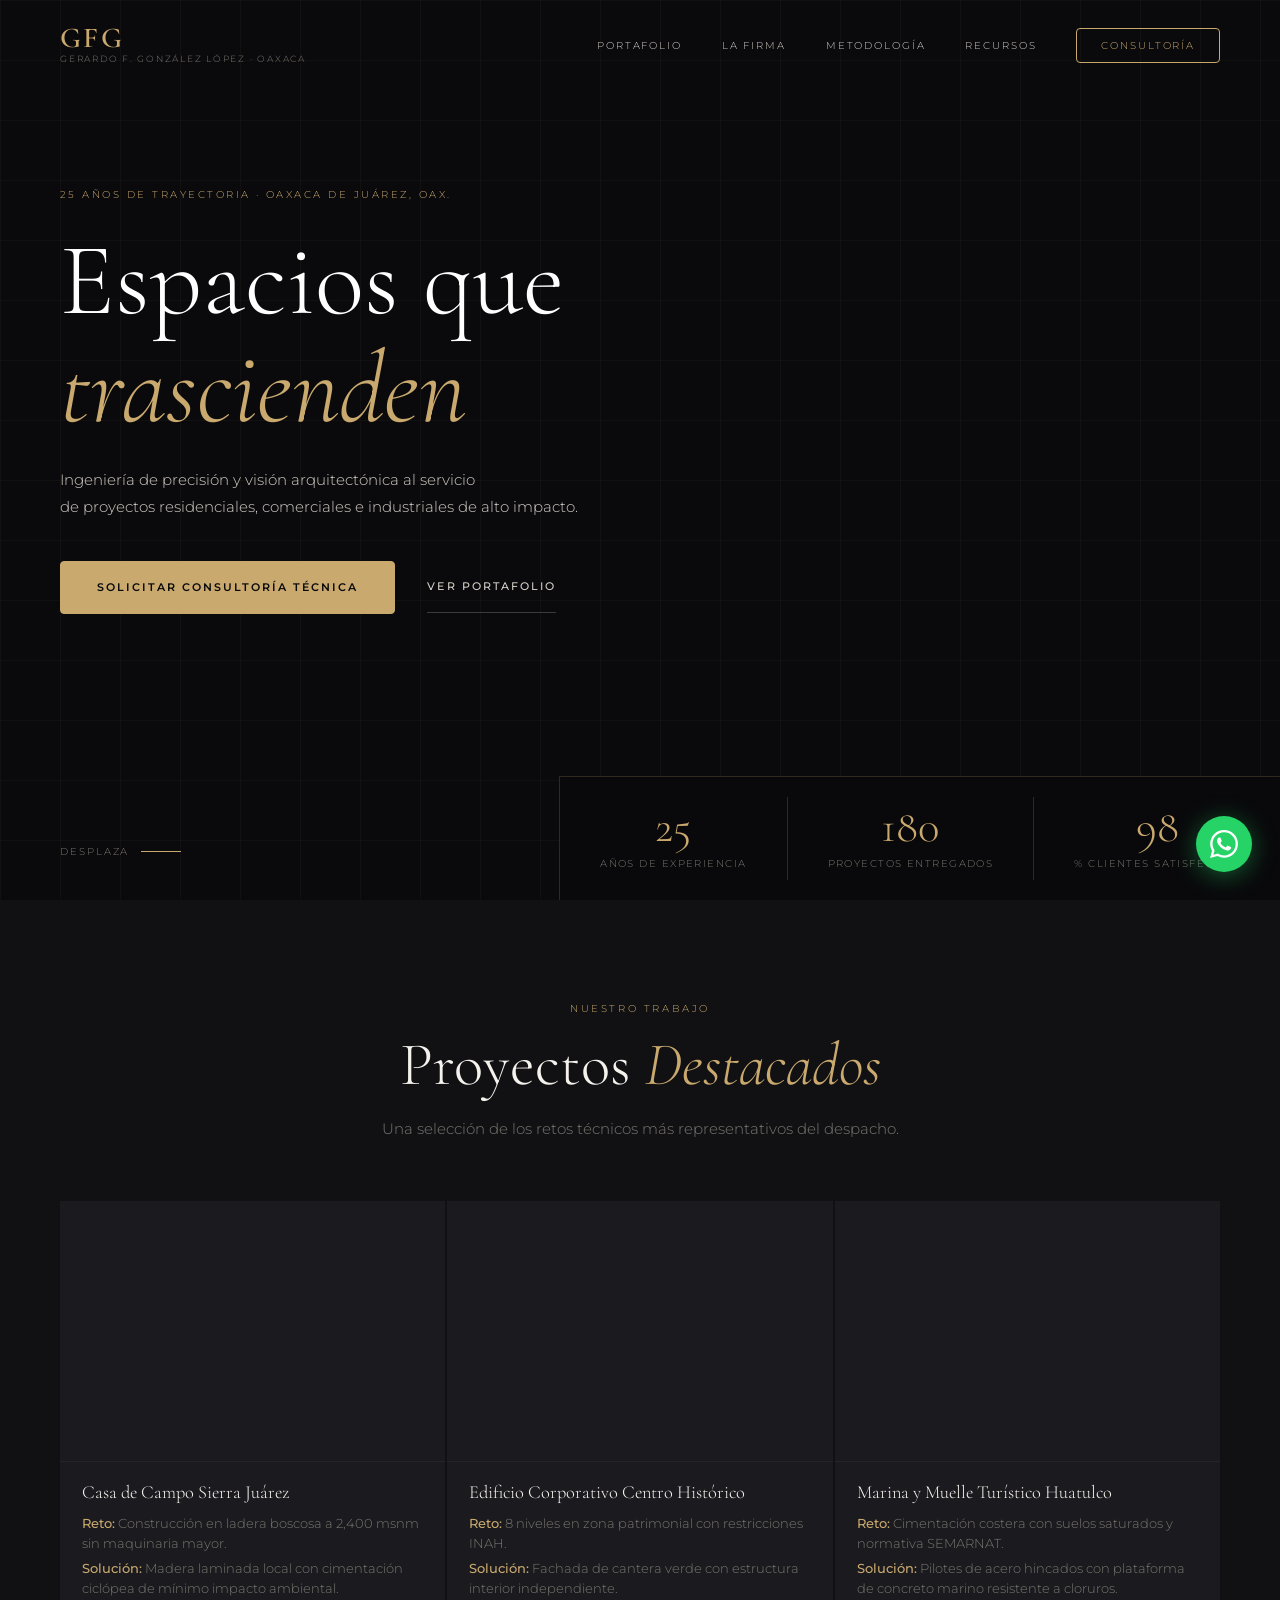
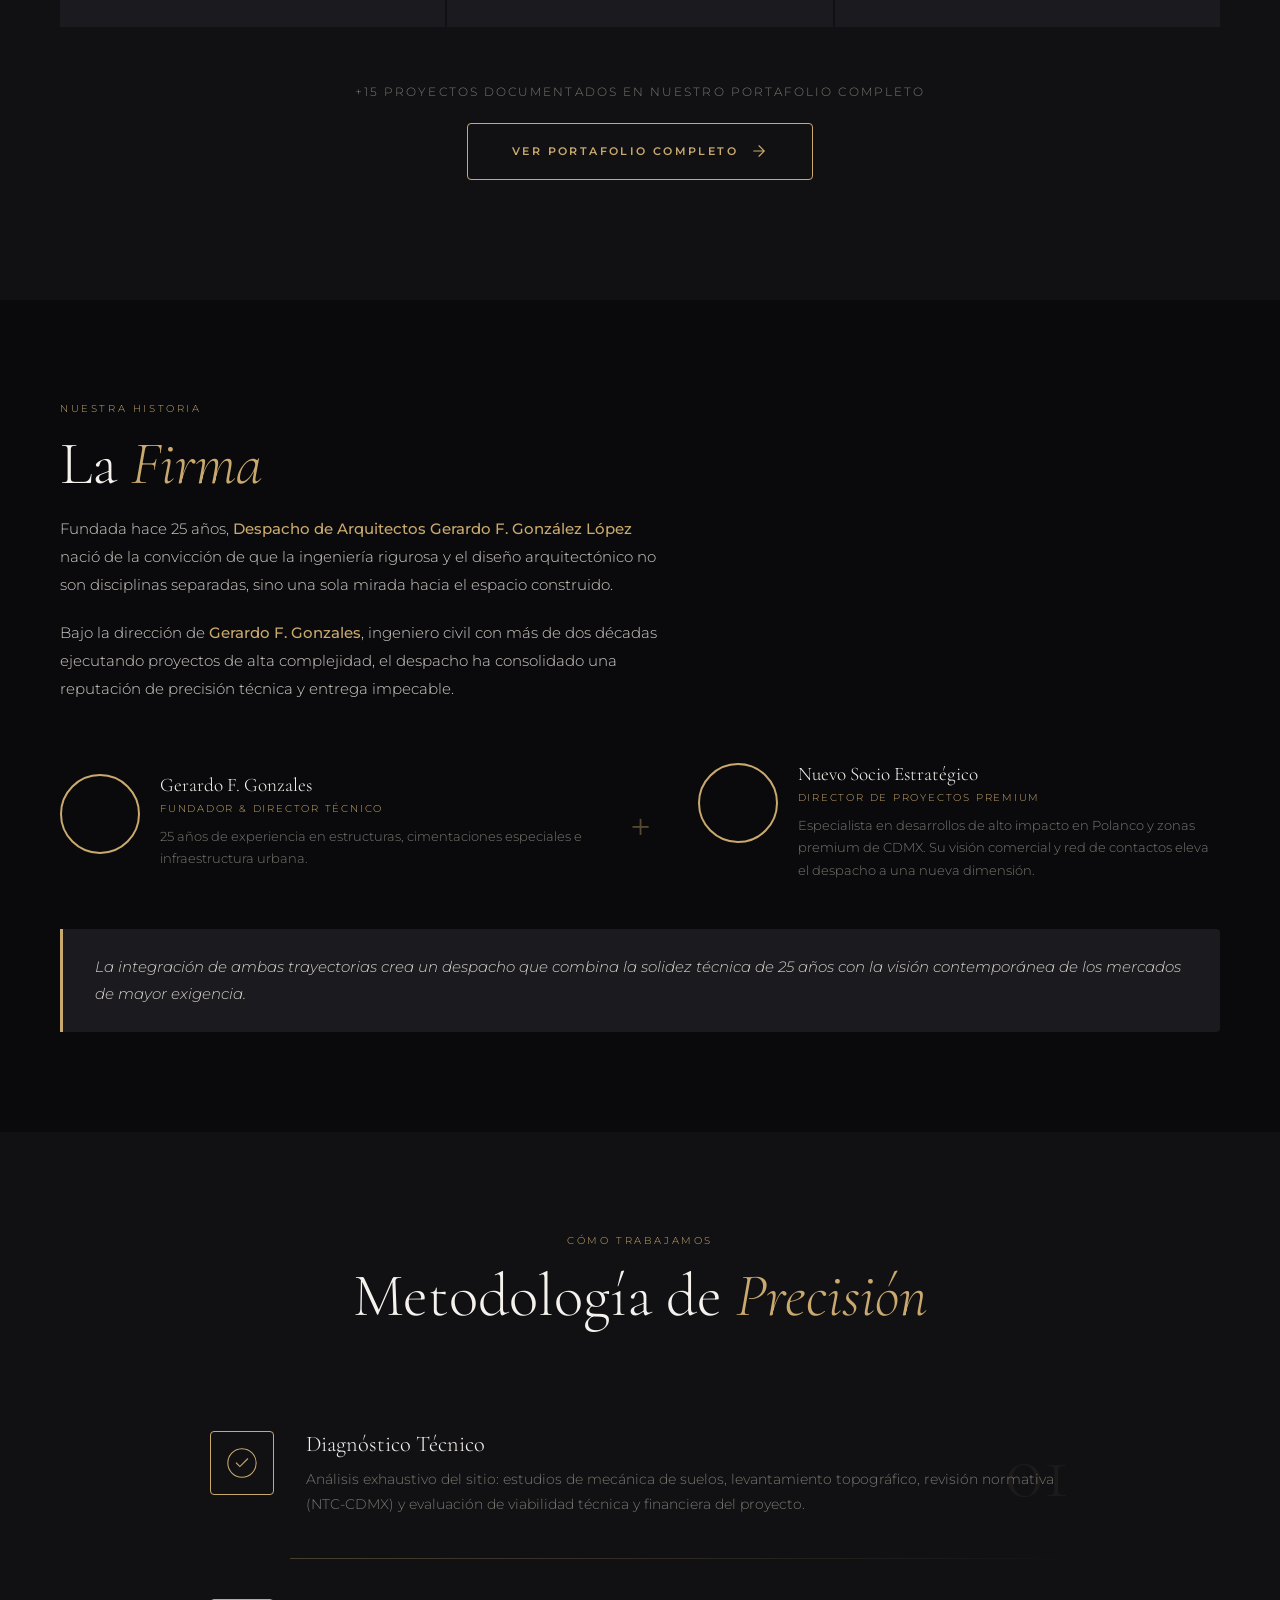
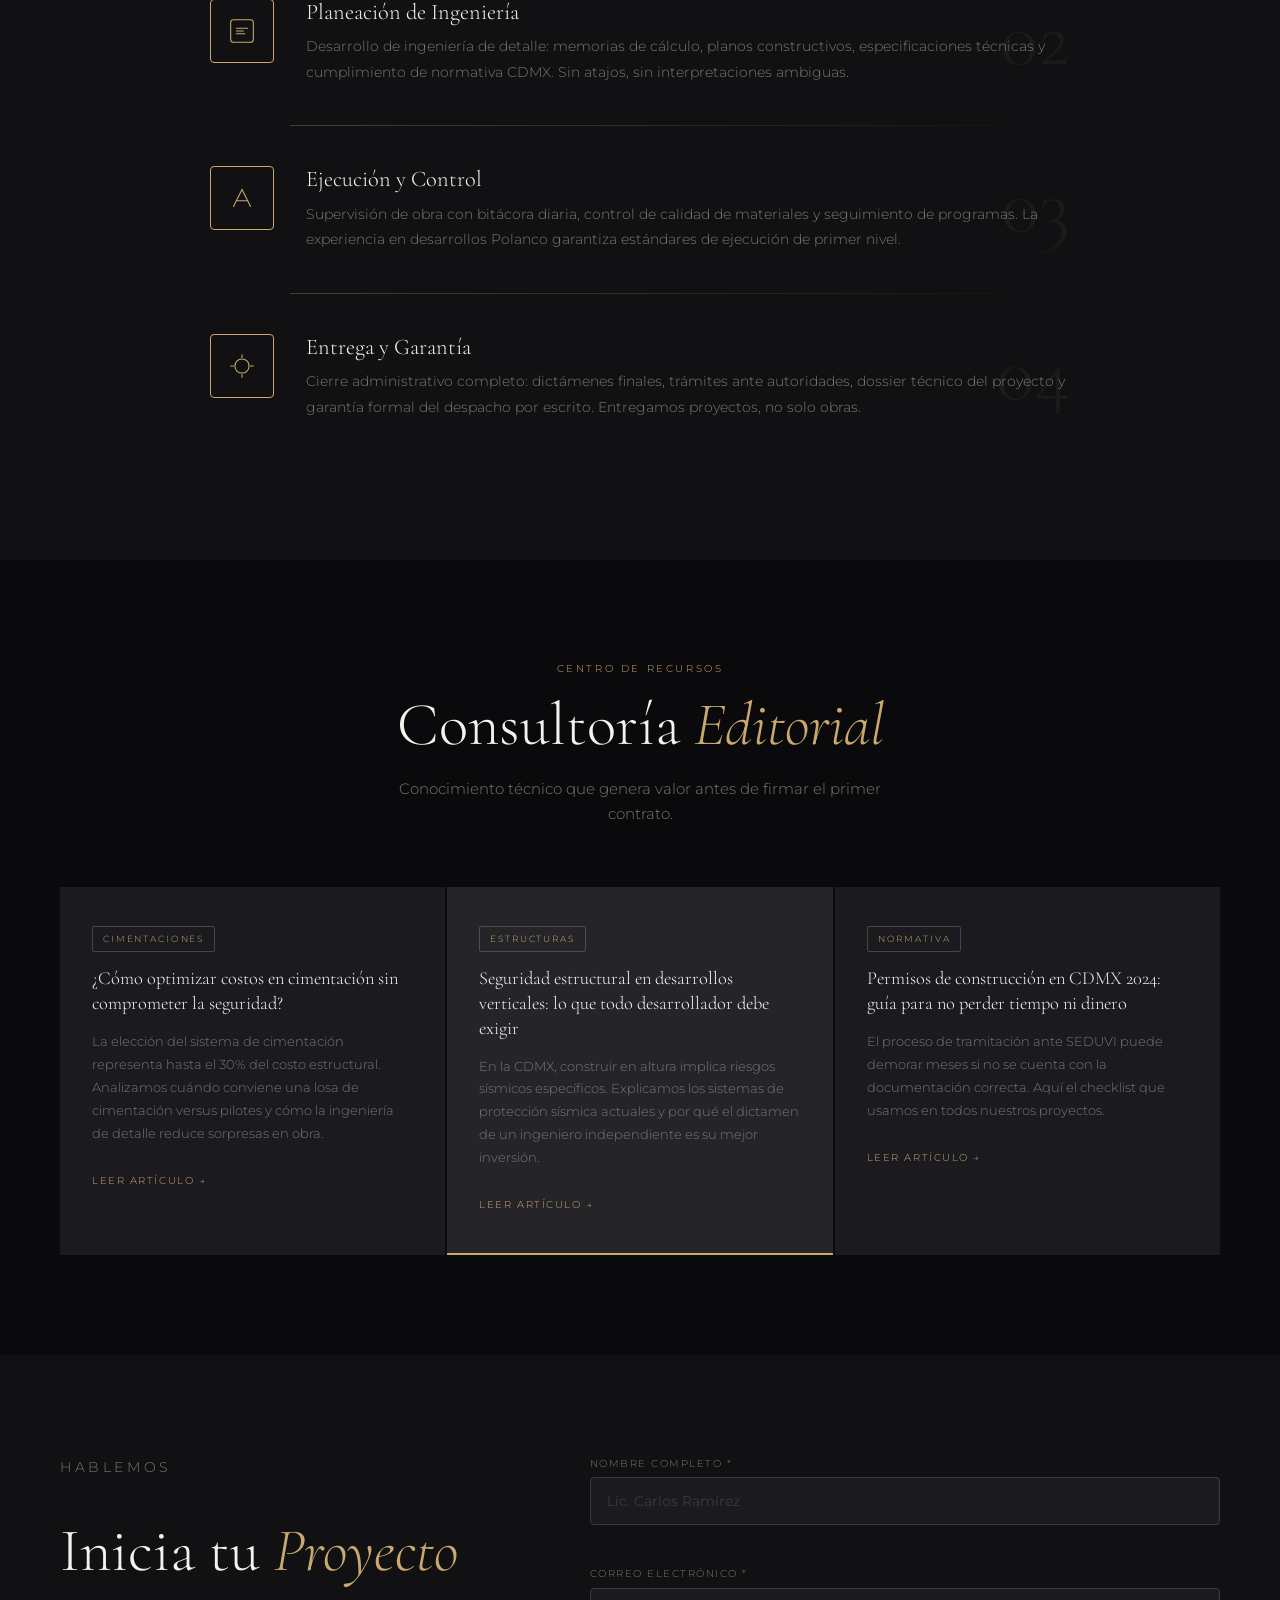
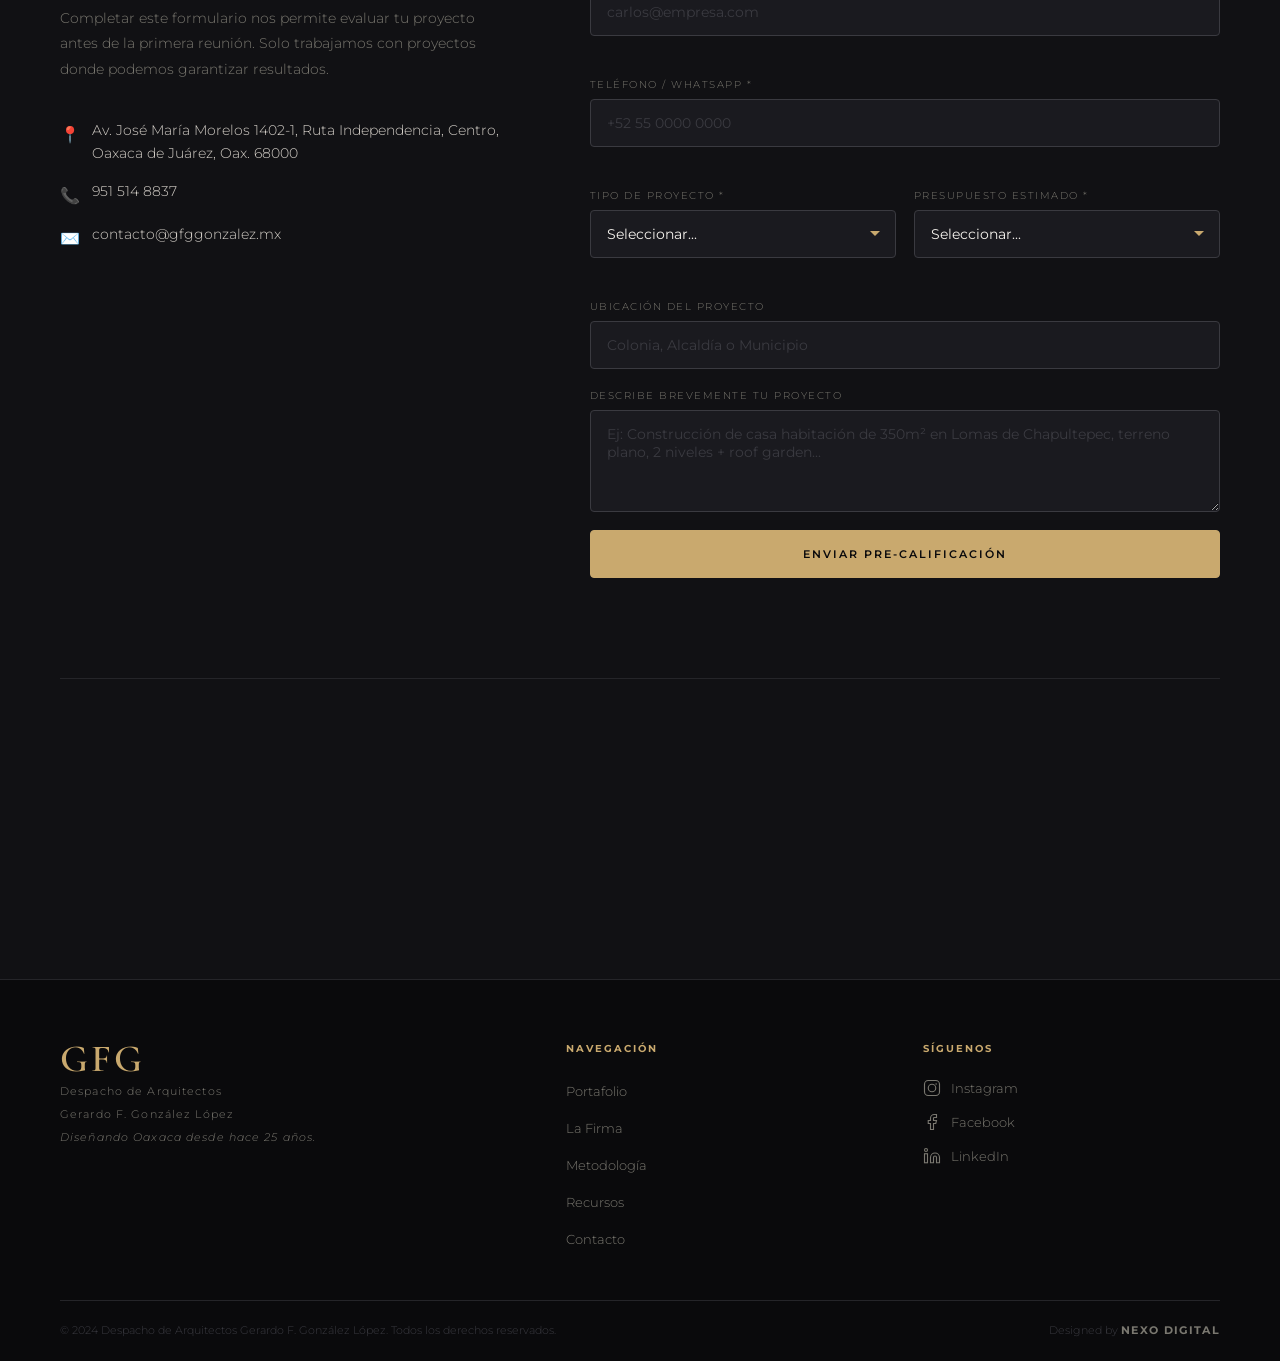
==== index.html @ 55f6d779 "Add files via upload" ====
<!DOCTYPE html>
<html lang="es">
<head>
  <meta charset="UTF-8" />
  <meta name="viewport" content="width=device-width, initial-scale=1.0" />
  <title>Despacho de Arquitectos Gerardo F. González López — Oaxaca</title>
  <link rel="stylesheet" href="styles.css" />
  <link rel="preconnect" href="https://fonts.googleapis.com" />
  <link rel="preconnect" href="https://fonts.gstatic.com" crossorigin />
  <link href="https://fonts.googleapis.com/css2?family=Cormorant+Garamond:ital,wght@0,300;0,400;0,600;1,300;1,400&family=Montserrat:wght@300;400;500;600&display=swap" rel="stylesheet" />
</head>
<body>

  <!-- ========== NAVEGACIÓN ========== -->
  <nav id="navbar">
    <div class="nav-logo">
      <span class="logo-main">GFG</span>
      <span class="logo-sub">Gerardo F. González López · Oaxaca</span>
    </div>
    <button class="nav-toggle" id="navToggle" aria-label="Menú">
      <span></span><span></span><span></span>
    </button>
    <ul class="nav-links" id="navLinks">
      <li><a href="#portafolio">Portafolio</a></li>
      <li><a href="#firma">La Firma</a></li>
      <li><a href="#metodologia">Metodología</a></li>
      <li><a href="#blog">Recursos</a></li>
      <li><a href="#contacto" class="nav-cta">Consultoría</a></li>
    </ul>
  </nav>

  <!-- ========== HERO ========== -->
  <section id="hero">
    <div class="hero-bg">
      <div class="hero-overlay"></div>
      <div class="hero-grid-lines"></div>
    </div>
    <div class="hero-content">
      <p class="hero-eyebrow">25 años de trayectoria · Oaxaca de Juárez, Oax.</p>
      <h1 class="hero-title">
        Espacios que<br /><em>trascienden</em>
      </h1>
      <p class="hero-subtitle">
        Ingeniería de precisión y visión arquitectónica al servicio<br />
        de proyectos residenciales, comerciales e industriales de alto impacto.
      </p>
      <div class="hero-actions">
        <a href="#contacto" class="btn-primary">Solicitar Consultoría Técnica</a>
        <a href="#portafolio" class="btn-ghost">Ver Portafolio</a>
      </div>
    </div>
    <div class="hero-scroll-indicator">
      <span>Desplaza</span>
      <div class="scroll-line"></div>
    </div>
    <div class="hero-stats">
      <div class="stat-item">
        <span class="stat-number" data-target="25">0</span>
        <span class="stat-label">Años de experiencia</span>
      </div>
      <div class="stat-divider"></div>
      <div class="stat-item">
        <span class="stat-number" data-target="180">0</span>
        <span class="stat-label">Proyectos entregados</span>
      </div>
      <div class="stat-divider"></div>
      <div class="stat-item">
        <span class="stat-number" data-target="98">0</span>
        <span class="stat-label">% Clientes satisfechos</span>
      </div>
    </div>
  </section>

  <!-- ========== PORTAFOLIO (destacados) ========== -->
  <section id="portafolio">
    <div class="section-header">
      <p class="section-eyebrow">Nuestro trabajo</p>
      <h2 class="section-title">Proyectos <em>Destacados</em></h2>
      <p class="section-desc">Una selección de los retos técnicos más representativos del despacho.</p>
    </div>

    <div class="portfolio-grid" id="portfolioGrid">

      <article class="portfolio-card" data-category="residencial">
        <div class="card-image" style="background-image: url('https://images.unsplash.com/photo-1600585154340-be6161a56a0c?w=800&q=80')">
          <div class="card-overlay">
            <span class="card-category">Residencial · 2024</span>
            <a href="portafolio.html" class="card-expand">Ver Proyecto</a>
          </div>
        </div>
        <div class="card-body">
          <h3>Casa de Campo Sierra Juárez</h3>
          <p class="card-challenge"><strong>Reto:</strong> Construcción en ladera boscosa a 2,400 msnm sin maquinaria mayor.</p>
          <p class="card-solution"><strong>Solución:</strong> Madera laminada local con cimentación ciclópea de mínimo impacto ambiental.</p>
        </div>
      </article>

      <article class="portfolio-card" data-category="comercial">
        <div class="card-image" style="background-image: url('https://images.unsplash.com/photo-1486325212027-8081e485255e?w=800&q=80')">
          <div class="card-overlay">
            <span class="card-category">Comercial · 2023</span>
            <a href="portafolio.html" class="card-expand">Ver Proyecto</a>
          </div>
        </div>
        <div class="card-body">
          <h3>Edificio Corporativo Centro Histórico</h3>
          <p class="card-challenge"><strong>Reto:</strong> 8 niveles en zona patrimonial con restricciones INAH.</p>
          <p class="card-solution"><strong>Solución:</strong> Fachada de cantera verde con estructura interior independiente.</p>
        </div>
      </article>

      <article class="portfolio-card" data-category="infraestructura">
        <div class="card-image" style="background-image: url('https://images.unsplash.com/photo-1486870591958-9b9d0d1dda99?w=800&q=80')">
          <div class="card-overlay">
            <span class="card-category">Infraestructura · 2022</span>
            <a href="portafolio.html" class="card-expand">Ver Proyecto</a>
          </div>
        </div>
        <div class="card-body">
          <h3>Marina y Muelle Turístico Huatulco</h3>
          <p class="card-challenge"><strong>Reto:</strong> Cimentación costera con suelos saturados y normativa SEMARNAT.</p>
          <p class="card-solution"><strong>Solución:</strong> Pilotes de acero hincados con plataforma de concreto marino resistente a cloruros.</p>
        </div>
      </article>

    </div>

    <!-- CTA Ver más -->
    <div class="portfolio-cta">
      <p class="portfolio-cta-count">+15 proyectos documentados en nuestro portafolio completo</p>
      <a href="portafolio.html" class="btn-ver-mas">
        <span>Ver Portafolio Completo</span>
        <svg viewBox="0 0 24 24" fill="none" stroke="currentColor" stroke-width="1.5" stroke-linecap="round"><path d="M5 12h14M12 5l7 7-7 7"/></svg>
      </a>
    </div>
  </section>

  <!-- ========== MODAL PORTAFOLIO ========== -->
  <div class="modal-overlay" id="portfolioModal">
    <div class="modal-content">
      <button class="modal-close" id="modalClose">&times;</button>
      <div class="modal-body" id="modalBody"></div>
    </div>
  </div>

  <!-- ========== LA FIRMA ========== -->
  <section id="firma">
    <div class="firma-inner">
      <div class="firma-text">
        <p class="section-eyebrow">Nuestra historia</p>
        <h2 class="section-title">La <em>Firma</em></h2>
        <p class="firma-narrative">
          Fundada hace 25 años, <strong>Despacho de Arquitectos Gerardo F. González López</strong> nació de la convicción de que la ingeniería rigurosa y el diseño arquitectónico no son disciplinas separadas, sino una sola mirada hacia el espacio construido.
        </p>
        <p class="firma-narrative">
          Bajo la dirección de <strong>Gerardo F. Gonzales</strong>, ingeniero civil con más de dos décadas ejecutando proyectos de alta complejidad, el despacho ha consolidado una reputación de precisión técnica y entrega impecable.
        </p>
      </div>
      <div class="firma-socios">
        <div class="socio-card">
          <div class="socio-avatar" style="background-image: url('https://images.unsplash.com/photo-1560250097-0b93528c311a?w=400&q=80')"></div>
          <div class="socio-info">
            <h3>Gerardo F. Gonzales</h3>
            <span class="socio-role">Fundador & Director Técnico</span>
            <p>25 años de experiencia en estructuras, cimentaciones especiales e infraestructura urbana.</p>
          </div>
        </div>
        <div class="socio-divider">+</div>
        <div class="socio-card">
          <div class="socio-avatar" style="background-image: url('https://images.unsplash.com/photo-1519085360753-af0119f7cbe7?w=400&q=80')"></div>
          <div class="socio-info">
            <h3>Nuevo Socio Estratégico</h3>
            <span class="socio-role">Director de Proyectos Premium</span>
            <p>Especialista en desarrollos de alto impacto en Polanco y zonas premium de CDMX. Su visión comercial y red de contactos eleva el despacho a una nueva dimensión.</p>
          </div>
        </div>
      </div>
      <div class="firma-fusion">
        <p>La integración de ambas trayectorias crea un despacho que combina la solidez técnica de 25 años con la visión contemporánea de los mercados de mayor exigencia.</p>
      </div>
    </div>
  </section>

  <!-- ========== METODOLOGÍA ========== -->
  <section id="metodologia">
    <div class="section-header">
      <p class="section-eyebrow">Cómo trabajamos</p>
      <h2 class="section-title">Metodología de <em>Precisión</em></h2>
    </div>
    <div class="metodologia-steps">

      <div class="step-item" data-step="01">
        <div class="step-icon">
          <svg viewBox="0 0 48 48" fill="none"><circle cx="24" cy="24" r="20" stroke="currentColor" stroke-width="1.5"/><path d="M16 24l5 5 11-11" stroke="currentColor" stroke-width="1.5" stroke-linecap="round"/></svg>
        </div>
        <div class="step-content">
          <h3>Diagnóstico Técnico</h3>
          <p>Análisis exhaustivo del sitio: estudios de mecánica de suelos, levantamiento topográfico, revisión normativa (NTC-CDMX) y evaluación de viabilidad técnica y financiera del proyecto.</p>
        </div>
      </div>

      <div class="step-connector"></div>

      <div class="step-item" data-step="02">
        <div class="step-icon">
          <svg viewBox="0 0 48 48" fill="none"><rect x="8" y="8" width="32" height="32" rx="4" stroke="currentColor" stroke-width="1.5"/><path d="M16 20h16M16 24h10M16 28h12" stroke="currentColor" stroke-width="1.5" stroke-linecap="round"/></svg>
        </div>
        <div class="step-content">
          <h3>Planeación de Ingeniería</h3>
          <p>Desarrollo de ingeniería de detalle: memorias de cálculo, planos constructivos, especificaciones técnicas y cumplimiento de normativa CDMX. Sin atajos, sin interpretaciones ambiguas.</p>
        </div>
      </div>

      <div class="step-connector"></div>

      <div class="step-item" data-step="03">
        <div class="step-icon">
          <svg viewBox="0 0 48 48" fill="none"><path d="M12 36L24 12l12 24" stroke="currentColor" stroke-width="1.5" stroke-linecap="round"/><path d="M16 28h16" stroke="currentColor" stroke-width="1.5" stroke-linecap="round"/></svg>
        </div>
        <div class="step-content">
          <h3>Ejecución y Control</h3>
          <p>Supervisión de obra con bitácora diaria, control de calidad de materiales y seguimiento de programas. La experiencia en desarrollos Polanco garantiza estándares de ejecución de primer nivel.</p>
        </div>
      </div>

      <div class="step-connector"></div>

      <div class="step-item" data-step="04">
        <div class="step-icon">
          <svg viewBox="0 0 48 48" fill="none"><path d="M24 8v4M24 36v4M8 24h4M36 24h4" stroke="currentColor" stroke-width="1.5" stroke-linecap="round"/><circle cx="24" cy="24" r="10" stroke="currentColor" stroke-width="1.5"/></svg>
        </div>
        <div class="step-content">
          <h3>Entrega y Garantía</h3>
          <p>Cierre administrativo completo: dictámenes finales, trámites ante autoridades, dossier técnico del proyecto y garantía formal del despacho por escrito. Entregamos proyectos, no solo obras.</p>
        </div>
      </div>

    </div>
  </section>

  <!-- ========== BLOG TÉCNICO ========== -->
  <section id="blog">
    <div class="section-header">
      <p class="section-eyebrow">Centro de recursos</p>
      <h2 class="section-title">Consultoría <em>Editorial</em></h2>
      <p class="section-desc">Conocimiento técnico que genera valor antes de firmar el primer contrato.</p>
    </div>
    <div class="blog-grid">

      <article class="blog-card">
        <div class="blog-tag">Cimentaciones</div>
        <h3>¿Cómo optimizar costos en cimentación sin comprometer la seguridad?</h3>
        <p>La elección del sistema de cimentación representa hasta el 30% del costo estructural. Analizamos cuándo conviene una losa de cimentación versus pilotes y cómo la ingeniería de detalle reduce sorpresas en obra.</p>
        <a href="#" class="blog-link">Leer artículo →</a>
      </article>

      <article class="blog-card blog-card--featured">
        <div class="blog-tag">Estructuras</div>
        <h3>Seguridad estructural en desarrollos verticales: lo que todo desarrollador debe exigir</h3>
        <p>En la CDMX, construir en altura implica riesgos sísmicos específicos. Explicamos los sistemas de protección sísmica actuales y por qué el dictamen de un ingeniero independiente es su mejor inversión.</p>
        <a href="#" class="blog-link">Leer artículo →</a>
      </article>

      <article class="blog-card">
        <div class="blog-tag">Normativa</div>
        <h3>Permisos de construcción en CDMX 2024: guía para no perder tiempo ni dinero</h3>
        <p>El proceso de tramitación ante SEDUVI puede demorar meses si no se cuenta con la documentación correcta. Aquí el checklist que usamos en todos nuestros proyectos.</p>
        <a href="#" class="blog-link">Leer artículo →</a>
      </article>

    </div>
  </section>

  <!-- ========== CONTACTO ========== -->
  <section id="contacto">
    <div class="contacto-inner">
      <div class="contacto-texto">
        <p class="section-eyebrow">Hablemos</p>
        <h2 class="section-title">Inicia tu <em>Proyecto</em></h2>
        <p>Completar este formulario nos permite evaluar tu proyecto antes de la primera reunión. Solo trabajamos con proyectos donde podemos garantizar resultados.</p>
        <div class="contacto-datos">
          <div class="dato-item">
            <span class="dato-icon">📍</span>
            <span>Av. José María Morelos 1402-1, Ruta Independencia, Centro, Oaxaca de Juárez, Oax. 68000</span>
          </div>
          <div class="dato-item">
            <span class="dato-icon">📞</span>
            <span>951 514 8837</span>
          </div>
          <div class="dato-item">
            <span class="dato-icon">✉️</span>
            <span>contacto@gfggonzalez.mx</span>
          </div>
        </div>
      </div>

      <form class="contacto-form" id="contactForm" novalidate>
        <div class="form-group">
          <label for="nombre">Nombre completo *</label>
          <input type="text" id="nombre" name="nombre" placeholder="Lic. Carlos Ramírez" required />
          <span class="form-error" id="error-nombre"></span>
        </div>
        <div class="form-group">
          <label for="email">Correo electrónico *</label>
          <input type="email" id="email" name="email" placeholder="carlos@empresa.com" required />
          <span class="form-error" id="error-email"></span>
        </div>
        <div class="form-group">
          <label for="telefono">Teléfono / WhatsApp *</label>
          <input type="tel" id="telefono" name="telefono" placeholder="+52 55 0000 0000" required />
          <span class="form-error" id="error-telefono"></span>
        </div>
        <div class="form-row">
          <div class="form-group">
            <label for="tipo">Tipo de proyecto *</label>
            <select id="tipo" name="tipo" required>
              <option value="">Seleccionar...</option>
              <option value="residencial">Residencial</option>
              <option value="comercial">Comercial</option>
              <option value="infraestructura">Infraestructura</option>
              <option value="industrial">Industrial</option>
              <option value="otro">Otro</option>
            </select>
            <span class="form-error" id="error-tipo"></span>
          </div>
          <div class="form-group">
            <label for="presupuesto">Presupuesto estimado *</label>
            <select id="presupuesto" name="presupuesto" required>
              <option value="">Seleccionar...</option>
              <option value="hasta500k">Hasta $500K MXN</option>
              <option value="500k-2m">$500K – $2M MXN</option>
              <option value="2m-5m">$2M – $5M MXN</option>
              <option value="mas5m">Más de $5M MXN</option>
            </select>
            <span class="form-error" id="error-presupuesto"></span>
          </div>
        </div>
        <div class="form-group">
          <label for="ubicacion">Ubicación del proyecto</label>
          <input type="text" id="ubicacion" name="ubicacion" placeholder="Colonia, Alcaldía o Municipio" />
        </div>
        <div class="form-group">
          <label for="mensaje">Describe brevemente tu proyecto</label>
          <textarea id="mensaje" name="mensaje" rows="4" placeholder="Ej: Construcción de casa habitación de 350m² en Lomas de Chapultepec, terreno plano, 2 niveles + roof garden..."></textarea>
        </div>
        <button type="submit" class="btn-primary btn-full" id="submitBtn">
          <span class="btn-text">Enviar Pre-calificación</span>
          <span class="btn-loader" id="btnLoader"></span>
        </button>
        <div class="form-success" id="formSuccess">
          ✓ Tu solicitud fue recibida. Te contactaremos en menos de 24 horas hábiles.
        </div>
      </form>
    </div>

    <!-- Mapa -->
    <div class="mapa-container">
      <iframe
        src="https://www.google.com/maps/embed?pb=!1m18!1m12!1m3!1d3815.9!2d-96.7269!3d17.0669!2m3!1f0!2f0!3f0!3m2!1i1024!2i768!4f13.1!3m3!1m2!1s0x85c722b0a54a07b5%3A0x0!2sAv.%20Jos%C3%A9%20Mar%C3%ADa%20Morelos%201402-1%2C%20Centro%2C%20Oaxaca%20de%20Ju%C3%A1rez%2C%20Oax.%2068000!5e0!3m2!1ses!2smx!4v1700000000"
        width="100%"
        height="300"
        style="border:0"
        allowfullscreen=""
        loading="lazy"
        referrerpolicy="no-referrer-when-downgrade"
        title="Ubicación Despacho Gerardo F. González López — Oaxaca"
      ></iframe>
    </div>
  </section>

  <!-- ========== FOOTER ========== -->
  <footer id="footer">
    <div class="footer-inner">
      <div class="footer-brand">
        <div class="footer-logo">GFG</div>
        <p>Despacho de Arquitectos</p>
        <p>Gerardo F. González López</p>
        <p class="footer-tagline">Diseñando Oaxaca desde hace 25 años.</p>
      </div>
      <div class="footer-links">
        <h4>Navegación</h4>
        <ul>
          <li><a href="#portafolio">Portafolio</a></li>
          <li><a href="#firma">La Firma</a></li>
          <li><a href="#metodologia">Metodología</a></li>
          <li><a href="#blog">Recursos</a></li>
          <li><a href="#contacto">Contacto</a></li>
        </ul>
      </div>
      <div class="footer-social">
        <h4>Síguenos</h4>
        <div class="social-links">
          <a href="#" class="social-btn" aria-label="Instagram">
            <svg viewBox="0 0 24 24" fill="none" stroke="currentColor" stroke-width="1.5"><rect x="2" y="2" width="20" height="20" rx="5"/><circle cx="12" cy="12" r="5"/><circle cx="17.5" cy="6.5" r="1" fill="currentColor" stroke="none"/></svg>
            Instagram
          </a>
          <a href="#" class="social-btn" aria-label="Facebook">
            <svg viewBox="0 0 24 24" fill="none" stroke="currentColor" stroke-width="1.5"><path d="M18 2h-3a5 5 0 0 0-5 5v3H7v4h3v8h4v-8h3l1-4h-4V7a1 1 0 0 1 1-1h3z"/></svg>
            Facebook
          </a>
          <a href="#" class="social-btn" aria-label="LinkedIn">
            <svg viewBox="0 0 24 24" fill="none" stroke="currentColor" stroke-width="1.5"><path d="M16 8a6 6 0 0 1 6 6v7h-4v-7a2 2 0 0 0-2-2 2 2 0 0 0-2 2v7h-4v-7a6 6 0 0 1 6-6z"/><rect x="2" y="9" width="4" height="12"/><circle cx="4" cy="4" r="2"/></svg>
            LinkedIn
          </a>
        </div>
      </div>
    </div>
    <div class="footer-bottom">
      <p>© 2024 Despacho de Arquitectos Gerardo F. González López. Todos los derechos reservados.</p>
      <p class="footer-credit">Designed by <strong>NEXO DIGITAL</strong></p>
    </div>
  </footer>

  <!-- ========== WHATSAPP FLOTANTE ========== -->
  <a href="https://wa.me/529515148837?text=Hola%2C%20me%20interesa%20una%20consultor%C3%ADa%20t%C3%A9cnica%20con%20el%20Despacho%20Gerardo%20F.%20Gonz%C3%A1lez%20L%C3%B3pez" 
     class="whatsapp-float" 
     target="_blank" 
     rel="noopener noreferrer"
     aria-label="Contactar por WhatsApp">
    <svg viewBox="0 0 24 24" fill="currentColor"><path d="M17.472 14.382c-.297-.149-1.758-.867-2.03-.967-.273-.099-.471-.148-.67.15-.197.297-.767.966-.94 1.164-.173.199-.347.223-.644.075-.297-.15-1.255-.463-2.39-1.475-.883-.788-1.48-1.761-1.653-2.059-.173-.297-.018-.458.13-.606.134-.133.298-.347.446-.52.149-.174.198-.298.298-.497.099-.198.05-.371-.025-.52-.075-.149-.669-1.612-.916-2.207-.242-.579-.487-.5-.669-.51-.173-.008-.371-.01-.57-.01-.198 0-.52.074-.792.372-.272.297-1.04 1.016-1.04 2.479 0 1.462 1.065 2.875 1.213 3.074.149.198 2.096 3.2 5.077 4.487.709.306 1.262.489 1.694.625.712.227 1.36.195 1.871.118.571-.085 1.758-.719 2.006-1.413.248-.694.248-1.289.173-1.413-.074-.124-.272-.198-.57-.347m-5.421 7.403h-.004a9.87 9.87 0 01-5.031-1.378l-.361-.214-3.741.982.998-3.648-.235-.374a9.86 9.86 0 01-1.51-5.26c.001-5.45 4.436-9.884 9.888-9.884 2.64 0 5.122 1.03 6.988 2.898a9.825 9.825 0 012.893 6.994c-.003 5.45-4.437 9.884-9.885 9.884m8.413-18.297A11.815 11.815 0 0012.05 0C5.495 0 .16 5.335.157 11.892c0 2.096.547 4.142 1.588 5.945L.057 24l6.305-1.654a11.882 11.882 0 005.683 1.448h.005c6.554 0 11.89-5.335 11.893-11.893a11.821 11.821 0 00-3.48-8.413Z"/></svg>
    <span class="whatsapp-tooltip">¿Tienes un proyecto? Escríbenos</span>
  </a>

  <script src="scripts.js"></script>
</body>
</html>
---- styles.css ----
/* =============================================
   GFG ARQUITECTURA & INGENIERÍA — STYLES.CSS
   Aesthetic: Luxury Editorial / Refined Dark
   ============================================= */

/* ---- VARIABLES ---- */
:root {
  --gold:       #C9A96E;
  --gold-light: #E8D5B0;
  --dark:       #0A0A0C;
  --dark-2:     #111114;
  --dark-3:     #1A1A1F;
  --dark-4:     #252529;
  --mid:        #3A3A40;
  --light:      #F5F2ED;
  --light-2:    #D4CFC8;
  --muted:      #7A7870;
  --white:      #FFFFFF;

  --font-display: 'Cormorant Garamond', Georgia, serif;
  --font-body:    'Montserrat', sans-serif;

  --max-width: 1200px;
  --section-pad: 100px;
  --radius: 4px;
  --transition: 0.3s cubic-bezier(0.4, 0, 0.2, 1);
}

/* ---- RESET & BASE ---- */
*, *::before, *::after { box-sizing: border-box; margin: 0; padding: 0; }

html { scroll-behavior: smooth; font-size: 16px; }

body {
  background: var(--dark);
  color: var(--light);
  font-family: var(--font-body);
  font-weight: 300;
  line-height: 1.7;
  overflow-x: hidden;
  -webkit-font-smoothing: antialiased;
}

img { display: block; max-width: 100%; }
a { text-decoration: none; color: inherit; }
ul { list-style: none; }
button { border: none; background: none; cursor: pointer; font-family: inherit; }

/* ---- TYPOGRAPHY ---- */
h1, h2, h3 { font-family: var(--font-display); font-weight: 300; line-height: 1.15; }

.section-title {
  font-size: clamp(2.4rem, 5vw, 3.8rem);
  color: var(--light);
  margin-bottom: 1rem;
}
.section-title em {
  font-style: italic;
  color: var(--gold);
}
.section-eyebrow {
  font-family: var(--font-body);
  font-size: 0.65rem;
  letter-spacing: 0.25em;
  text-transform: uppercase;
  color: var(--gold);
  margin-bottom: 0.75rem;
  display: block;
}
.section-desc {
  font-size: 0.95rem;
  color: var(--muted);
  max-width: 540px;
}
.section-header {
  text-align: center;
  padding: 0 1.5rem;
  margin-bottom: 60px;
}
.section-header .section-desc { margin: 0 auto; }

/* ---- BUTTONS ---- */
.btn-primary {
  display: inline-flex;
  align-items: center;
  gap: 8px;
  background: var(--gold);
  color: var(--dark);
  font-family: var(--font-body);
  font-size: 0.7rem;
  font-weight: 600;
  letter-spacing: 0.18em;
  text-transform: uppercase;
  padding: 16px 36px;
  border-radius: var(--radius);
  transition: var(--transition);
  border: 1px solid var(--gold);
}
.btn-primary:hover {
  background: var(--gold-light);
  border-color: var(--gold-light);
  transform: translateY(-2px);
  box-shadow: 0 12px 40px rgba(201, 169, 110, 0.3);
}
.btn-ghost {
  display: inline-flex;
  align-items: center;
  font-family: var(--font-body);
  font-size: 0.7rem;
  font-weight: 500;
  letter-spacing: 0.18em;
  text-transform: uppercase;
  color: var(--light-2);
  padding: 16px 0;
  border-bottom: 1px solid var(--mid);
  transition: var(--transition);
}
.btn-ghost:hover {
  color: var(--gold);
  border-bottom-color: var(--gold);
}
.btn-full { width: 100%; justify-content: center; }

/* ---- NAVBAR ---- */
#navbar {
  position: fixed;
  top: 0; left: 0; right: 0;
  z-index: 1000;
  display: flex;
  align-items: center;
  justify-content: space-between;
  padding: 24px 60px;
  transition: background var(--transition), padding var(--transition), backdrop-filter var(--transition);
}
#navbar.scrolled {
  background: rgba(10, 10, 12, 0.92);
  backdrop-filter: blur(16px);
  padding: 16px 60px;
  border-bottom: 1px solid rgba(201, 169, 110, 0.12);
}
.nav-logo {
  display: flex;
  flex-direction: column;
  line-height: 1;
}
.logo-main {
  font-family: var(--font-display);
  font-size: 1.8rem;
  font-weight: 600;
  color: var(--gold);
  letter-spacing: 0.08em;
}
.logo-sub {
  font-size: 0.55rem;
  letter-spacing: 0.2em;
  text-transform: uppercase;
  color: var(--muted);
  margin-top: 2px;
}
.nav-links {
  display: flex;
  align-items: center;
  gap: 40px;
}
.nav-links a {
  font-size: 0.65rem;
  letter-spacing: 0.18em;
  text-transform: uppercase;
  color: var(--light-2);
  transition: color var(--transition);
  position: relative;
}
.nav-links a::after {
  content: '';
  position: absolute;
  bottom: -4px; left: 0;
  width: 0; height: 1px;
  background: var(--gold);
  transition: width var(--transition);
}
.nav-links a:hover { color: var(--gold); }
.nav-links a:hover::after { width: 100%; }
.nav-cta {
  background: transparent !important;
  border: 1px solid var(--gold) !important;
  color: var(--gold) !important;
  padding: 10px 24px !important;
  border-radius: var(--radius) !important;
}
.nav-cta:hover { background: var(--gold) !important; color: var(--dark) !important; }
.nav-cta::after { display: none !important; }
.nav-toggle {
  display: none;
  flex-direction: column;
  gap: 5px;
  padding: 4px;
}
.nav-toggle span {
  display: block;
  width: 24px; height: 1px;
  background: var(--light);
  transition: var(--transition);
}

/* ---- HERO ---- */
#hero {
  position: relative;
  min-height: 100vh;
  display: flex;
  flex-direction: column;
  justify-content: center;
  align-items: flex-start;
  padding: 0 60px 100px;
  overflow: hidden;
}
.hero-bg {
  position: absolute;
  inset: 0;
  background-image: url('https://images.unsplash.com/photo-1486325212027-8081e485255e?w=1800&q=85');
  background-size: cover;
  background-position: center 30%;
  transform-origin: center;
  animation: heroZoom 20s ease-in-out infinite alternate;
}
@keyframes heroZoom {
  from { transform: scale(1); }
  to   { transform: scale(1.05); }
}
.hero-overlay {
  position: absolute;
  inset: 0;
  background: linear-gradient(
    105deg,
    rgba(10,10,12,0.92) 0%,
    rgba(10,10,12,0.70) 50%,
    rgba(10,10,12,0.35) 100%
  );
}
.hero-grid-lines {
  position: absolute;
  inset: 0;
  background-image:
    linear-gradient(rgba(201,169,110,0.04) 1px, transparent 1px),
    linear-gradient(90deg, rgba(201,169,110,0.04) 1px, transparent 1px);
  background-size: 60px 60px;
}
.hero-content {
  position: relative;
  z-index: 2;
  max-width: 720px;
  animation: heroFadeUp 1s ease forwards;
}
@keyframes heroFadeUp {
  from { opacity: 0; transform: translateY(30px); }
  to   { opacity: 1; transform: translateY(0); }
}
.hero-eyebrow {
  font-size: 0.62rem;
  letter-spacing: 0.25em;
  text-transform: uppercase;
  color: var(--gold);
  margin-bottom: 1.5rem;
  opacity: 0;
  animation: heroFadeUp 1s ease 0.2s forwards;
}
.hero-title {
  font-size: clamp(3.5rem, 8vw, 7rem);
  font-weight: 300;
  color: var(--white);
  line-height: 1.05;
  margin-bottom: 1.5rem;
  opacity: 0;
  animation: heroFadeUp 1s ease 0.4s forwards;
}
.hero-title em {
  font-style: italic;
  color: var(--gold);
}
.hero-subtitle {
  font-size: 0.95rem;
  color: var(--light-2);
  line-height: 1.8;
  margin-bottom: 2.5rem;
  max-width: 520px;
  opacity: 0;
  animation: heroFadeUp 1s ease 0.6s forwards;
}
.hero-actions {
  display: flex;
  align-items: center;
  gap: 32px;
  flex-wrap: wrap;
  opacity: 0;
  animation: heroFadeUp 1s ease 0.8s forwards;
}
.hero-scroll-indicator {
  position: absolute;
  bottom: 40px; left: 60px;
  z-index: 2;
  display: flex;
  align-items: center;
  gap: 12px;
  font-size: 0.6rem;
  letter-spacing: 0.2em;
  text-transform: uppercase;
  color: var(--muted);
}
.scroll-line {
  width: 40px; height: 1px;
  background: var(--gold);
  animation: scrollPulse 2s ease-in-out infinite;
}
@keyframes scrollPulse {
  0%, 100% { opacity: 1; width: 40px; }
  50%       { opacity: 0.4; width: 20px; }
}
.hero-stats {
  position: absolute;
  bottom: 0; right: 0;
  z-index: 2;
  display: flex;
  align-items: stretch;
  background: rgba(10,10,12,0.85);
  backdrop-filter: blur(12px);
  border-top: 1px solid rgba(201,169,110,0.2);
  border-left: 1px solid rgba(201,169,110,0.2);
}
.stat-item {
  padding: 28px 40px;
  text-align: center;
}
.stat-number {
  display: block;
  font-family: var(--font-display);
  font-size: 2.8rem;
  font-weight: 300;
  color: var(--gold);
  line-height: 1;
}
.stat-label {
  display: block;
  font-size: 0.6rem;
  letter-spacing: 0.15em;
  text-transform: uppercase;
  color: var(--muted);
  margin-top: 6px;
}
.stat-divider {
  width: 1px;
  background: rgba(201,169,110,0.2);
  margin: 20px 0;
}

/* ---- PORTAFOLIO ---- */
#portafolio {
  padding: var(--section-pad) 60px;
  background: var(--dark-2);
}
.portfolio-filters {
  display: flex;
  justify-content: center;
  gap: 8px;
  flex-wrap: wrap;
  margin-bottom: 48px;
}
.filter-btn {
  font-family: var(--font-body);
  font-size: 0.62rem;
  letter-spacing: 0.2em;
  text-transform: uppercase;
  color: var(--muted);
  padding: 8px 20px;
  border: 1px solid var(--mid);
  border-radius: 2px;
  transition: var(--transition);
}
.filter-btn:hover, .filter-btn.active {
  background: var(--gold);
  color: var(--dark);
  border-color: var(--gold);
}
.portfolio-grid {
  display: grid;
  grid-template-columns: repeat(3, 1fr);
  gap: 2px;
  max-width: var(--max-width);
  margin: 0 auto;
}
.portfolio-card {
  background: var(--dark-3);
  overflow: hidden;
  transition: var(--transition);
}
.portfolio-card.hidden { display: none; }
.card-image {
  position: relative;
  height: 260px;
  background-size: cover;
  background-position: center;
  overflow: hidden;
}
.card-overlay {
  position: absolute;
  inset: 0;
  background: linear-gradient(to top, rgba(10,10,12,0.9), transparent 50%);
  display: flex;
  flex-direction: column;
  justify-content: flex-end;
  padding: 20px;
  opacity: 0;
  transition: var(--transition);
}
.portfolio-card:hover .card-overlay { opacity: 1; }
.portfolio-card:hover .card-image { transform: scale(1.03); }
.card-category {
  font-size: 0.6rem;
  letter-spacing: 0.2em;
  text-transform: uppercase;
  color: var(--gold);
  margin-bottom: 10px;
}
.card-expand {
  font-family: var(--font-body);
  font-size: 0.65rem;
  letter-spacing: 0.15em;
  text-transform: uppercase;
  color: var(--dark);
  background: var(--gold);
  padding: 8px 18px;
  border-radius: var(--radius);
  align-self: flex-start;
  transition: var(--transition);
}
.card-expand:hover { background: var(--gold-light); }
.card-body {
  padding: 20px 22px 24px;
  border-top: 1px solid var(--dark-4);
}
.card-body h3 {
  font-size: 1.15rem;
  color: var(--light);
  margin-bottom: 10px;
}
.card-challenge, .card-solution {
  font-size: 0.8rem;
  color: var(--muted);
  line-height: 1.6;
  margin-bottom: 4px;
}
.card-challenge strong, .card-solution strong {
  color: var(--gold);
  font-weight: 500;
}

/* ---- MODAL ---- */
.modal-overlay {
  position: fixed;
  inset: 0;
  z-index: 2000;
  background: rgba(5,5,7,0.95);
  display: flex;
  align-items: center;
  justify-content: center;
  padding: 20px;
  opacity: 0;
  pointer-events: none;
  transition: opacity var(--transition);
}
.modal-overlay.open {
  opacity: 1;
  pointer-events: all;
}
.modal-content {
  background: var(--dark-3);
  border: 1px solid var(--mid);
  border-radius: var(--radius);
  max-width: 760px;
  width: 100%;
  max-height: 85vh;
  overflow-y: auto;
  position: relative;
  transform: translateY(20px);
  transition: transform var(--transition);
}
.modal-overlay.open .modal-content { transform: translateY(0); }
.modal-close {
  position: absolute;
  top: 16px; right: 20px;
  font-size: 1.5rem;
  color: var(--muted);
  transition: color var(--transition);
  z-index: 1;
}
.modal-close:hover { color: var(--gold); }
.modal-body { padding: 48px; }
.modal-body h2 { font-size: 2.2rem; color: var(--gold); margin-bottom: 1rem; }
.modal-body p { font-size: 0.9rem; color: var(--light-2); margin-bottom: 0.8rem; }
.modal-image {
  width: 100%;
  height: 320px;
  background-size: cover;
  background-position: center;
  border-radius: var(--radius);
  margin-bottom: 28px;
}

/* ---- FIRMA ---- */
#firma {
  padding: var(--section-pad) 60px;
  background: var(--dark);
}
.firma-inner {
  max-width: var(--max-width);
  margin: 0 auto;
}
.firma-text {
  max-width: 600px;
  margin-bottom: 60px;
}
.firma-narrative {
  font-size: 0.95rem;
  color: var(--light-2);
  line-height: 1.85;
  margin-bottom: 1.2rem;
}
.firma-narrative strong { color: var(--gold); font-weight: 500; }
.firma-socios {
  display: flex;
  align-items: center;
  gap: 48px;
  flex-wrap: wrap;
  margin-bottom: 48px;
}
.socio-card {
  display: flex;
  gap: 20px;
  flex: 1;
  min-width: 280px;
}
.socio-avatar {
  width: 80px;
  height: 80px;
  border-radius: 50%;
  background-size: cover;
  background-position: top center;
  flex-shrink: 0;
  border: 2px solid var(--gold);
}
.socio-info h3 {
  font-size: 1.2rem;
  color: var(--light);
  margin-bottom: 4px;
}
.socio-role {
  display: block;
  font-size: 0.62rem;
  letter-spacing: 0.18em;
  text-transform: uppercase;
  color: var(--gold);
  margin-bottom: 8px;
}
.socio-info p { font-size: 0.82rem; color: var(--muted); line-height: 1.7; }
.socio-divider {
  font-family: var(--font-display);
  font-size: 3rem;
  color: var(--gold);
  opacity: 0.4;
  align-self: center;
}
.firma-fusion {
  background: var(--dark-3);
  border-left: 3px solid var(--gold);
  padding: 24px 32px;
  border-radius: 0 var(--radius) var(--radius) 0;
}
.firma-fusion p { font-size: 0.95rem; color: var(--light-2); line-height: 1.8; font-style: italic; }

/* ---- METODOLOGÍA ---- */
#metodologia {
  padding: var(--section-pad) 60px;
  background: var(--dark-2);
}
.metodologia-steps {
  max-width: 860px;
  margin: 0 auto;
  position: relative;
}
.step-item {
  display: flex;
  gap: 32px;
  padding: 40px 0;
  position: relative;
  opacity: 0;
  transform: translateX(-20px);
  transition: opacity 0.6s ease, transform 0.6s ease;
}
.step-item.visible { opacity: 1; transform: translateX(0); }
.step-item::before {
  content: attr(data-step);
  position: absolute;
  right: 0; top: 40px;
  font-family: var(--font-display);
  font-size: 5rem;
  font-weight: 300;
  color: rgba(201,169,110,0.07);
  line-height: 1;
  pointer-events: none;
}
.step-icon {
  width: 64px;
  height: 64px;
  flex-shrink: 0;
  border: 1px solid var(--gold);
  border-radius: var(--radius);
  display: flex;
  align-items: center;
  justify-content: center;
  color: var(--gold);
  padding: 14px;
}
.step-icon svg { width: 100%; height: 100%; }
.step-content h3 {
  font-size: 1.4rem;
  color: var(--light);
  margin-bottom: 10px;
}
.step-content p { font-size: 0.88rem; color: var(--muted); line-height: 1.8; }
.step-connector {
  height: 1px;
  background: linear-gradient(90deg, var(--gold) 0%, transparent 100%);
  opacity: 0.3;
  margin: 0 0 0 80px;
}

/* ---- BLOG ---- */
#blog {
  padding: var(--section-pad) 60px;
  background: var(--dark);
}
.blog-grid {
  display: grid;
  grid-template-columns: repeat(3, 1fr);
  gap: 2px;
  max-width: var(--max-width);
  margin: 0 auto;
}
.blog-card {
  background: var(--dark-3);
  padding: 36px 32px;
  border-bottom: 2px solid transparent;
  transition: var(--transition);
}
.blog-card:hover {
  background: var(--dark-4);
  border-bottom-color: var(--gold);
}
.blog-card--featured {
  background: var(--dark-4);
  border-bottom: 2px solid var(--gold);
}
.blog-tag {
  font-size: 0.58rem;
  letter-spacing: 0.2em;
  text-transform: uppercase;
  color: var(--gold);
  margin-bottom: 14px;
  padding: 4px 10px;
  border: 1px solid rgba(201,169,110,0.3);
  display: inline-block;
  border-radius: 2px;
}
.blog-card h3 {
  font-size: 1.15rem;
  color: var(--light);
  margin-bottom: 14px;
  line-height: 1.35;
}
.blog-card p { font-size: 0.82rem; color: var(--muted); line-height: 1.75; margin-bottom: 20px; }
.blog-link {
  font-size: 0.65rem;
  letter-spacing: 0.15em;
  text-transform: uppercase;
  color: var(--gold);
  transition: letter-spacing var(--transition);
}
.blog-link:hover { letter-spacing: 0.25em; }

/* ---- CONTACTO ---- */
#contacto {
  padding: var(--section-pad) 60px 0;
  background: var(--dark-2);
}
.contacto-inner {
  display: grid;
  grid-template-columns: 1fr 1.4fr;
  gap: 80px;
  max-width: var(--max-width);
  margin: 0 auto;
  padding-bottom: var(--section-pad);
}
.contacto-texto .section-title { margin-bottom: 1.2rem; }
.contacto-texto > p { font-size: 0.9rem; color: var(--muted); line-height: 1.8; margin-bottom: 36px; }
.contacto-datos { display: flex; flex-direction: column; gap: 14px; }
.dato-item {
  display: flex;
  align-items: flex-start;
  gap: 12px;
  font-size: 0.85rem;
  color: var(--light-2);
}
.dato-icon { font-size: 1rem; margin-top: 2px; }
.contacto-form { display: flex; flex-direction: column; gap: 18px; }
.form-group { display: flex; flex-direction: column; gap: 6px; }
.form-row { display: grid; grid-template-columns: 1fr 1fr; gap: 18px; }
.form-group label {
  font-size: 0.62rem;
  letter-spacing: 0.15em;
  text-transform: uppercase;
  color: var(--muted);
}
.form-group input,
.form-group select,
.form-group textarea {
  background: var(--dark-3);
  border: 1px solid var(--mid);
  border-radius: var(--radius);
  padding: 14px 16px;
  color: var(--light);
  font-family: var(--font-body);
  font-size: 0.88rem;
  transition: border-color var(--transition);
  outline: none;
  -webkit-appearance: none;
}
.form-group input:focus,
.form-group select:focus,
.form-group textarea:focus { border-color: var(--gold); }
.form-group select { background-image: url("data:image/svg+xml,%3Csvg xmlns='http://www.w3.org/2000/svg' width='12' height='12' viewBox='0 0 12 12'%3E%3Cpath fill='%23C9A96E' d='M6 8L1 3h10z'/%3E%3C/svg%3E"); background-repeat: no-repeat; background-position: right 14px center; padding-right: 36px; }
.form-group textarea { resize: vertical; min-height: 100px; }
.form-group input::placeholder,
.form-group textarea::placeholder { color: var(--mid); }
.form-error { font-size: 0.72rem; color: #E57373; min-height: 16px; }
.form-group.has-error input,
.form-group.has-error select,
.form-group.has-error textarea { border-color: #E57373; }
.form-success {
  display: none;
  background: rgba(201,169,110,0.1);
  border: 1px solid rgba(201,169,110,0.4);
  border-radius: var(--radius);
  padding: 16px 20px;
  font-size: 0.85rem;
  color: var(--gold);
  text-align: center;
}
.form-success.show { display: block; }
.btn-loader {
  display: none;
  width: 16px; height: 16px;
  border: 2px solid var(--dark);
  border-top-color: transparent;
  border-radius: 50%;
  animation: spin 0.7s linear infinite;
}
.btn-loader.show { display: block; }
@keyframes spin { to { transform: rotate(360deg); } }
.mapa-container {
  margin-top: 0;
  width: 100%;
  overflow: hidden;
  border-top: 1px solid var(--dark-4);
}
.mapa-container iframe { display: block; filter: grayscale(80%) invert(92%) hue-rotate(180deg); }

/* ---- FOOTER ---- */
#footer {
  background: var(--dark);
  padding: 60px 60px 0;
  border-top: 1px solid var(--dark-4);
}
.footer-inner {
  display: grid;
  grid-template-columns: 1.5fr 1fr 1fr;
  gap: 60px;
  max-width: var(--max-width);
  margin: 0 auto;
  padding-bottom: 48px;
  border-bottom: 1px solid var(--dark-4);
}
.footer-logo {
  font-family: var(--font-display);
  font-size: 2.4rem;
  font-weight: 600;
  color: var(--gold);
  letter-spacing: 0.08em;
  line-height: 1;
  margin-bottom: 4px;
}
.footer-brand > p { font-size: 0.7rem; color: var(--muted); letter-spacing: 0.1em; margin-bottom: 4px; }
.footer-tagline { font-style: italic; color: var(--muted) !important; }
.footer-links h4,
.footer-social h4 {
  font-family: var(--font-body);
  font-size: 0.62rem;
  letter-spacing: 0.2em;
  text-transform: uppercase;
  color: var(--gold);
  margin-bottom: 20px;
}
.footer-links ul { display: flex; flex-direction: column; gap: 10px; }
.footer-links a {
  font-size: 0.82rem;
  color: var(--muted);
  transition: color var(--transition);
}
.footer-links a:hover { color: var(--gold); }
.social-links { display: flex; flex-direction: column; gap: 12px; }
.social-btn {
  display: flex;
  align-items: center;
  gap: 10px;
  font-size: 0.82rem;
  color: var(--muted);
  transition: color var(--transition);
}
.social-btn svg { width: 18px; height: 18px; }
.social-btn:hover { color: var(--gold); }
.footer-bottom {
  display: flex;
  justify-content: space-between;
  align-items: center;
  padding: 20px 0;
  max-width: var(--max-width);
  margin: 0 auto;
  font-size: 0.7rem;
  color: var(--mid);
  flex-wrap: wrap;
  gap: 8px;
}
.footer-credit strong {
  letter-spacing: 0.12em;
  color: var(--muted);
}

/* ---- WHATSAPP ---- */
.whatsapp-float {
  position: fixed;
  bottom: 28px; right: 28px;
  z-index: 999;
  width: 56px; height: 56px;
  background: #25D366;
  border-radius: 50%;
  display: flex;
  align-items: center;
  justify-content: center;
  box-shadow: 0 4px 24px rgba(37,211,102,0.4);
  transition: var(--transition);
  animation: waPulse 3s ease-in-out infinite;
}
.whatsapp-float svg { width: 28px; height: 28px; color: var(--white); }
.whatsapp-float:hover { transform: scale(1.1); box-shadow: 0 8px 32px rgba(37,211,102,0.5); }
@keyframes waPulse {
  0%, 100% { box-shadow: 0 4px 24px rgba(37,211,102,0.4); }
  50%       { box-shadow: 0 4px 40px rgba(37,211,102,0.65); }
}
.whatsapp-tooltip {
  position: absolute;
  right: 68px;
  white-space: nowrap;
  background: var(--dark-3);
  color: var(--light);
  font-family: var(--font-body);
  font-size: 0.75rem;
  padding: 8px 14px;
  border-radius: var(--radius);
  border: 1px solid var(--mid);
  pointer-events: none;
  opacity: 0;
  transform: translateX(8px);
  transition: var(--transition);
}
.whatsapp-float:hover .whatsapp-tooltip {
  opacity: 1;
  transform: translateX(0);
}

/* ---- RESPONSIVE ---- */
@media (max-width: 1024px) {
  #navbar { padding: 20px 32px; }
  #navbar.scrolled { padding: 14px 32px; }
  #hero { padding: 0 32px 100px; }
  #portafolio, #firma, #metodologia, #blog, #contacto, #footer { padding-left: 32px; padding-right: 32px; }
  .portfolio-grid { grid-template-columns: repeat(2, 1fr); }
  .blog-grid { grid-template-columns: repeat(2, 1fr); }
  .contacto-inner { grid-template-columns: 1fr; gap: 48px; }
  .footer-inner { grid-template-columns: 1fr 1fr; }
}

@media (max-width: 768px) {
  :root { --section-pad: 64px; }
  #navbar { padding: 18px 20px; }
  #navbar.scrolled { padding: 12px 20px; }
  .nav-links {
    display: none;
    position: fixed;
    inset: 0;
    background: rgba(10,10,12,0.98);
    flex-direction: column;
    justify-content: center;
    align-items: center;
    gap: 32px;
    z-index: 999;
  }
  .nav-links.open { display: flex; }
  .nav-links a { font-size: 0.9rem; }
  .nav-toggle { display: flex; z-index: 1000; position: relative; }
  #hero { padding: 0 20px 80px; }
  .hero-stats {
    position: relative;
    width: 100%;
    margin-top: 48px;
    border-left: none;
    border-top: 1px solid rgba(201,169,110,0.2);
    justify-content: space-around;
  }
  .stat-item { padding: 20px 12px; }
  .stat-number { font-size: 2rem; }
  #portafolio, #firma, #metodologia, #blog { padding-left: 20px; padding-right: 20px; }
  #contacto { padding-left: 20px; padding-right: 20px; }
  #footer { padding: 48px 20px 0; }
  .portfolio-grid { grid-template-columns: 1fr; }
  .blog-grid { grid-template-columns: 1fr; }
  .firma-socios { flex-direction: column; }
  .socio-divider { align-self: flex-start; }
  .footer-inner { grid-template-columns: 1fr; gap: 36px; }
  .form-row { grid-template-columns: 1fr; }
}

/* ---- PORTFOLIO CTA (index) ---- */
.portfolio-cta {
  display: flex;
  flex-direction: column;
  align-items: center;
  gap: 20px;
  padding: 56px 20px 20px;
  max-width: var(--max-width);
  margin: 0 auto;
}
.portfolio-cta-count {
  font-size: 0.72rem;
  letter-spacing: 0.18em;
  text-transform: uppercase;
  color: var(--muted);
}
.btn-ver-mas {
  display: inline-flex;
  align-items: center;
  gap: 12px;
  background: transparent;
  color: var(--gold);
  font-family: var(--font-body);
  font-size: 0.68rem;
  font-weight: 600;
  letter-spacing: 0.22em;
  text-transform: uppercase;
  padding: 18px 44px;
  border: 1px solid var(--gold);
  border-radius: var(--radius);
  transition: var(--transition);
  position: relative;
  overflow: hidden;
}
.btn-ver-mas::before {
  content: '';
  position: absolute;
  inset: 0;
  background: var(--gold);
  transform: translateX(-101%);
  transition: transform 0.35s cubic-bezier(0.4, 0, 0.2, 1);
  z-index: 0;
}
.btn-ver-mas:hover::before { transform: translateX(0); }
.btn-ver-mas:hover { color: var(--dark); }
.btn-ver-mas span, .btn-ver-mas svg { position: relative; z-index: 1; }
.btn-ver-mas svg { width: 18px; height: 18px; transition: transform var(--transition); }
.btn-ver-mas:hover svg { transform: translateX(4px); }
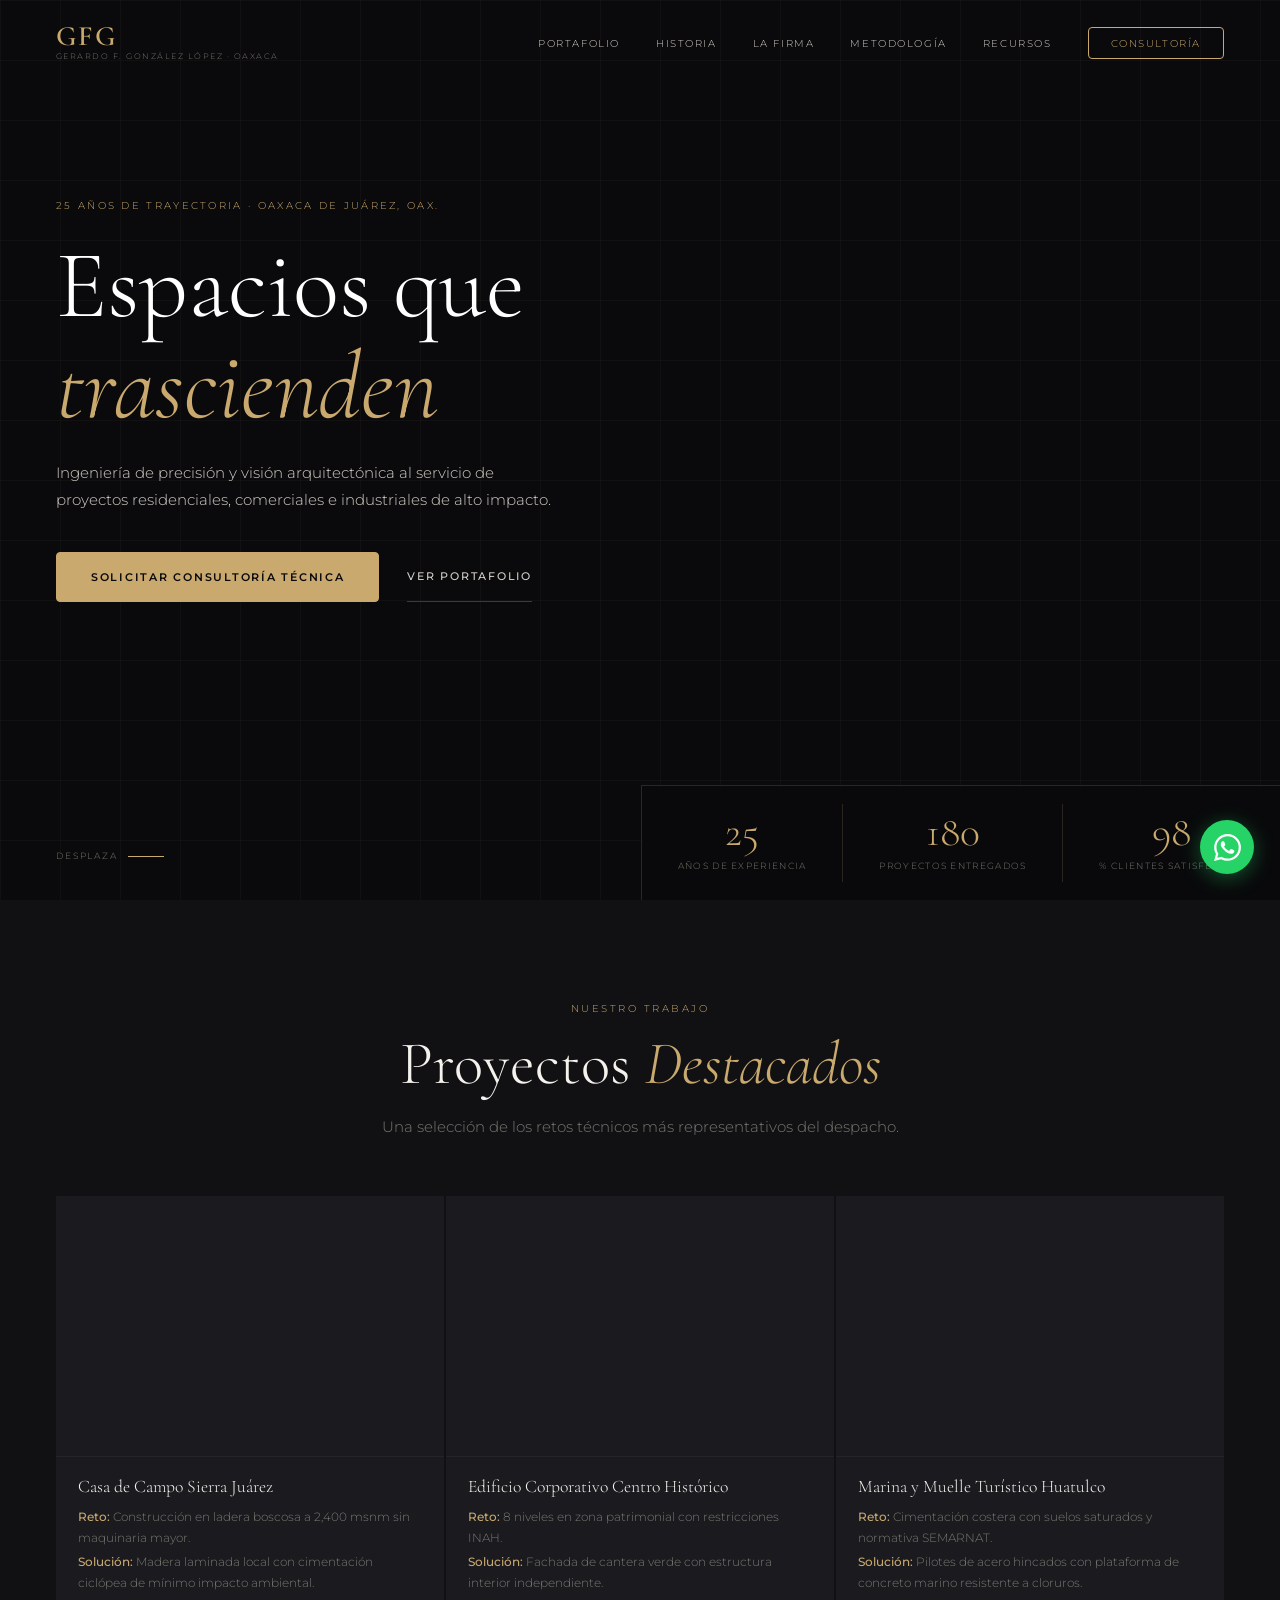
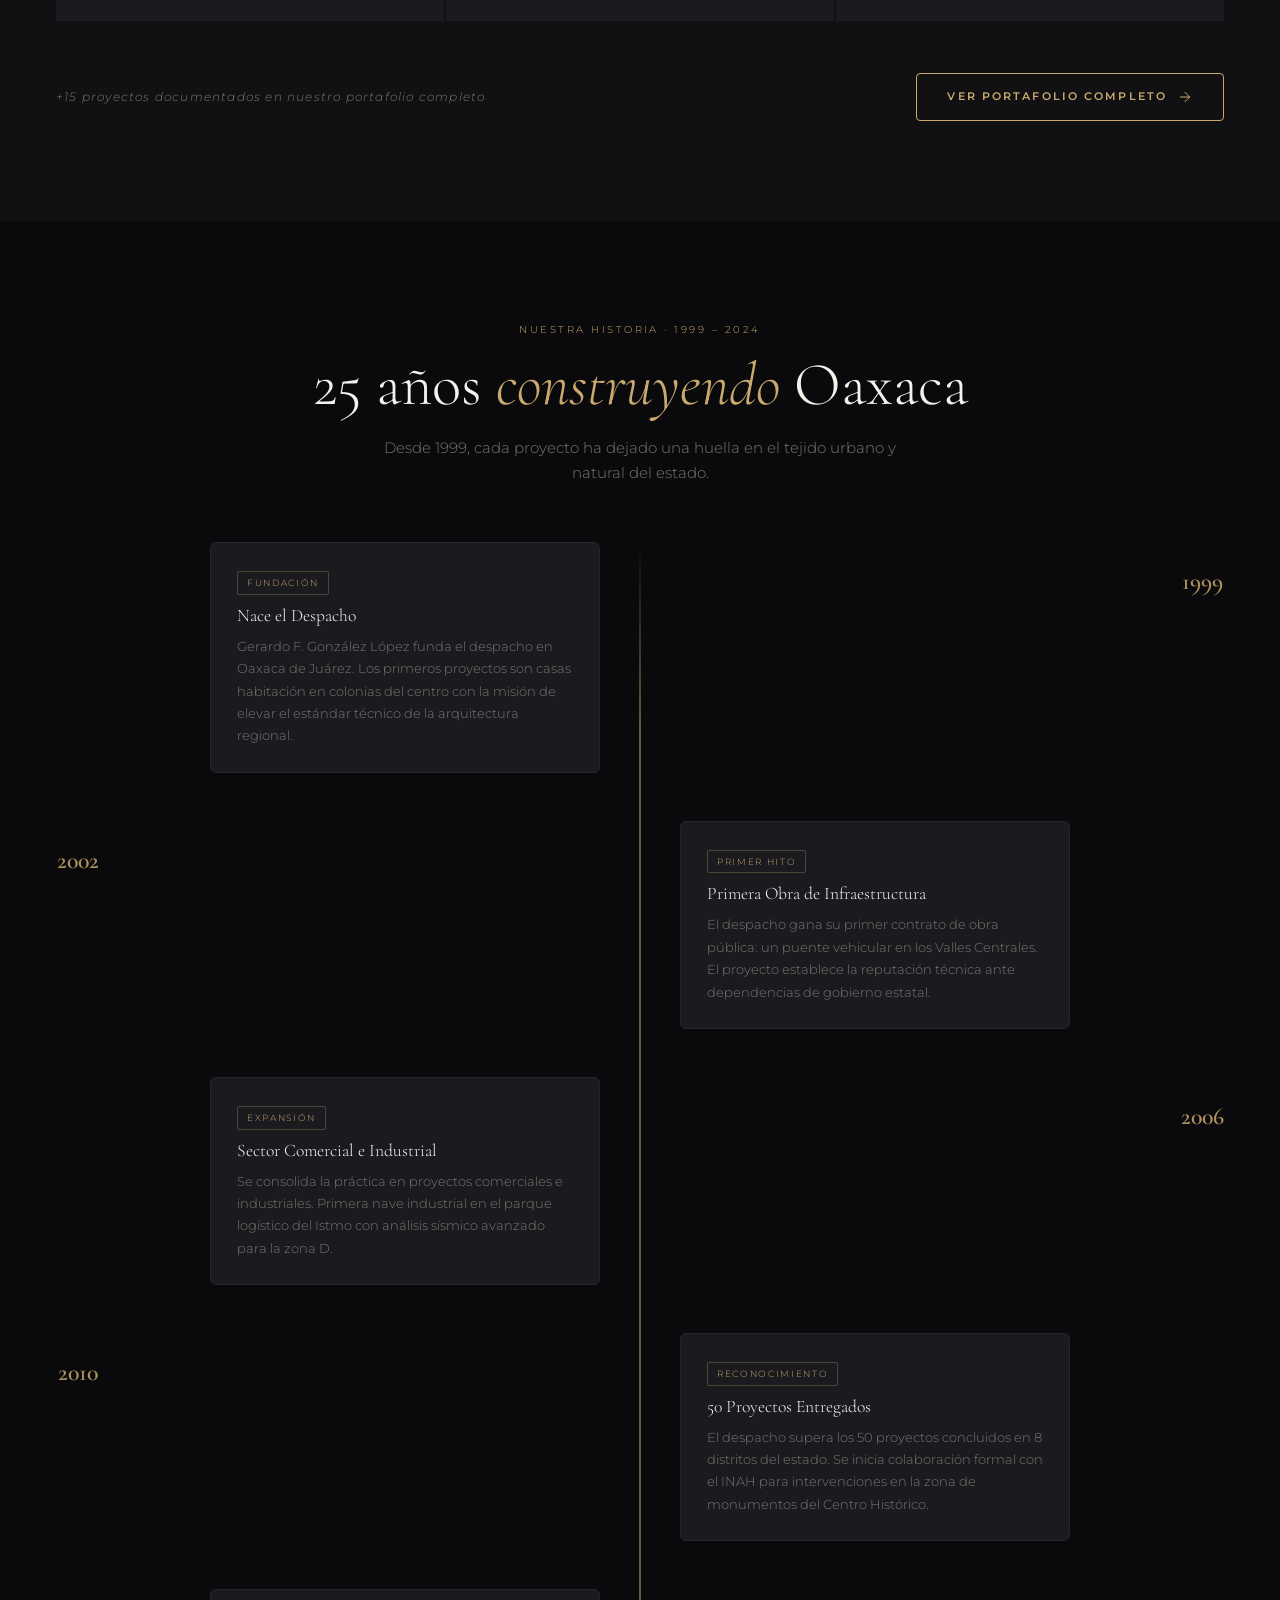
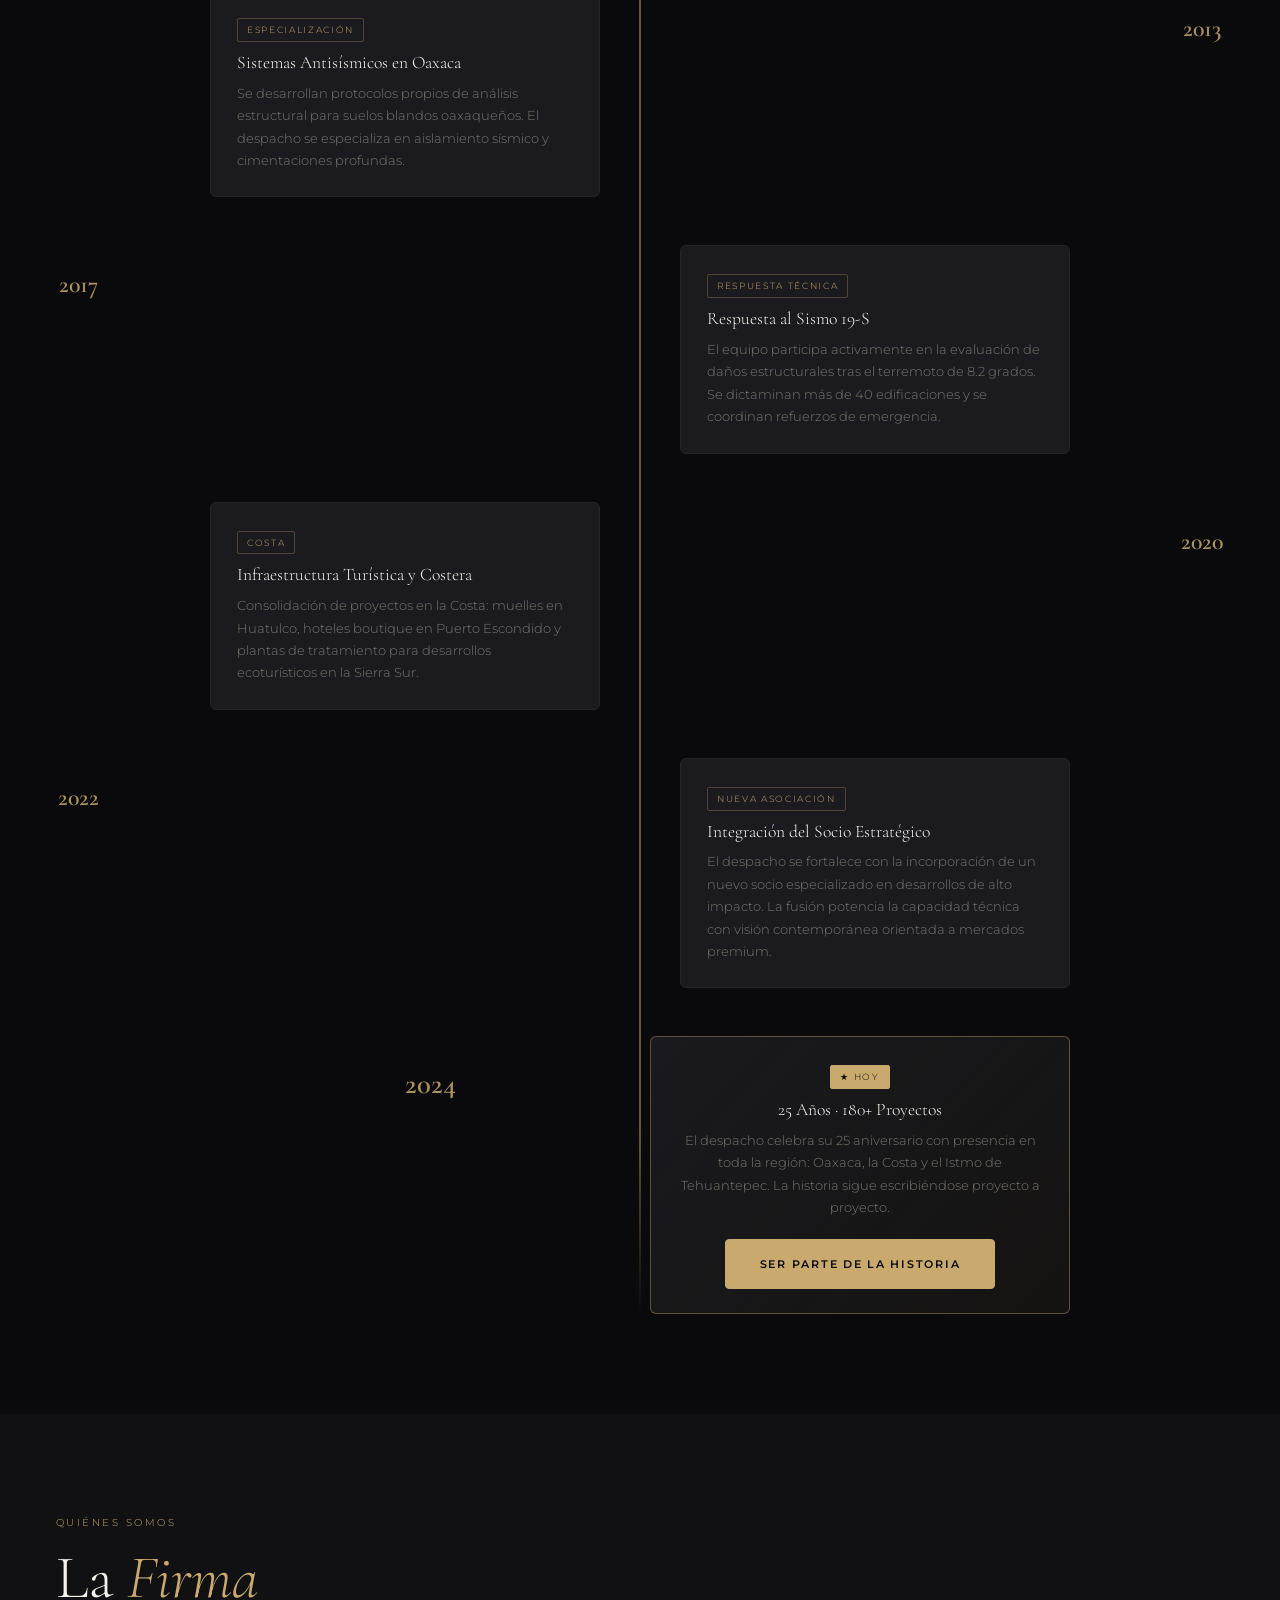
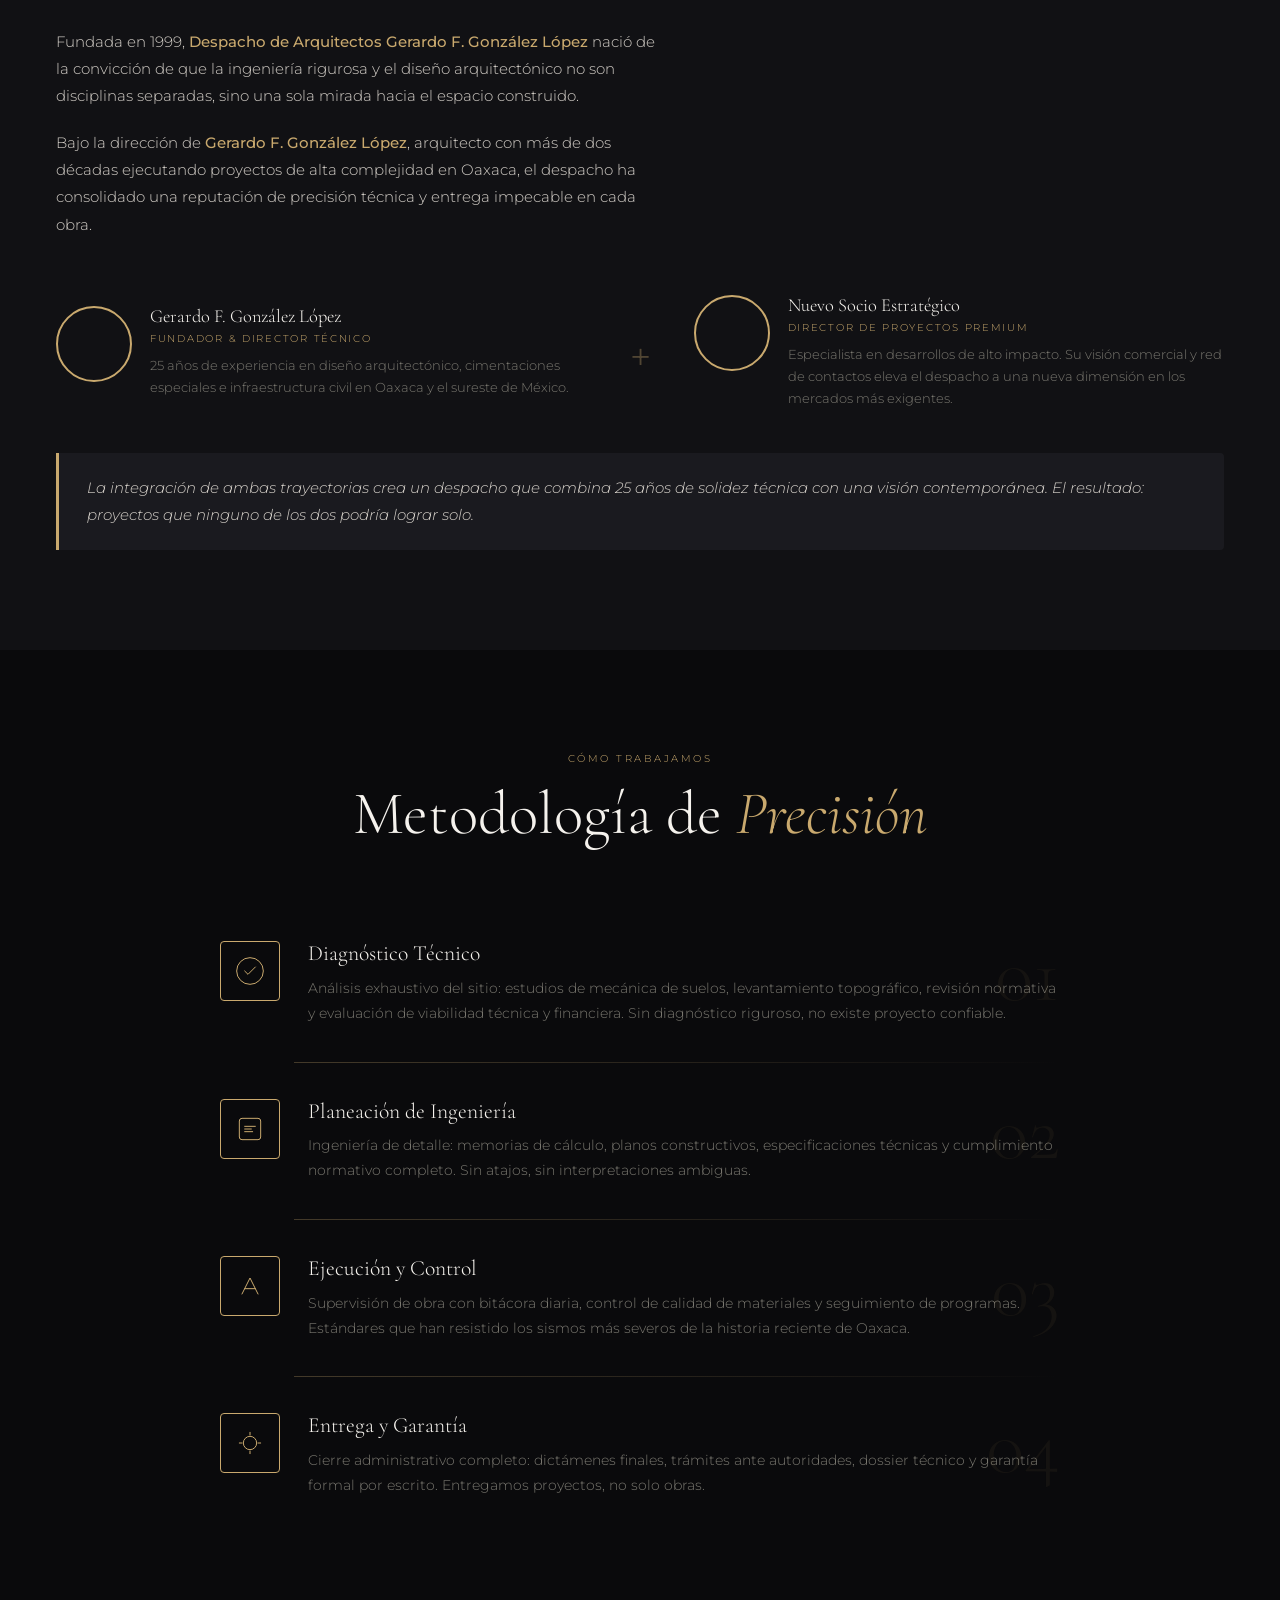
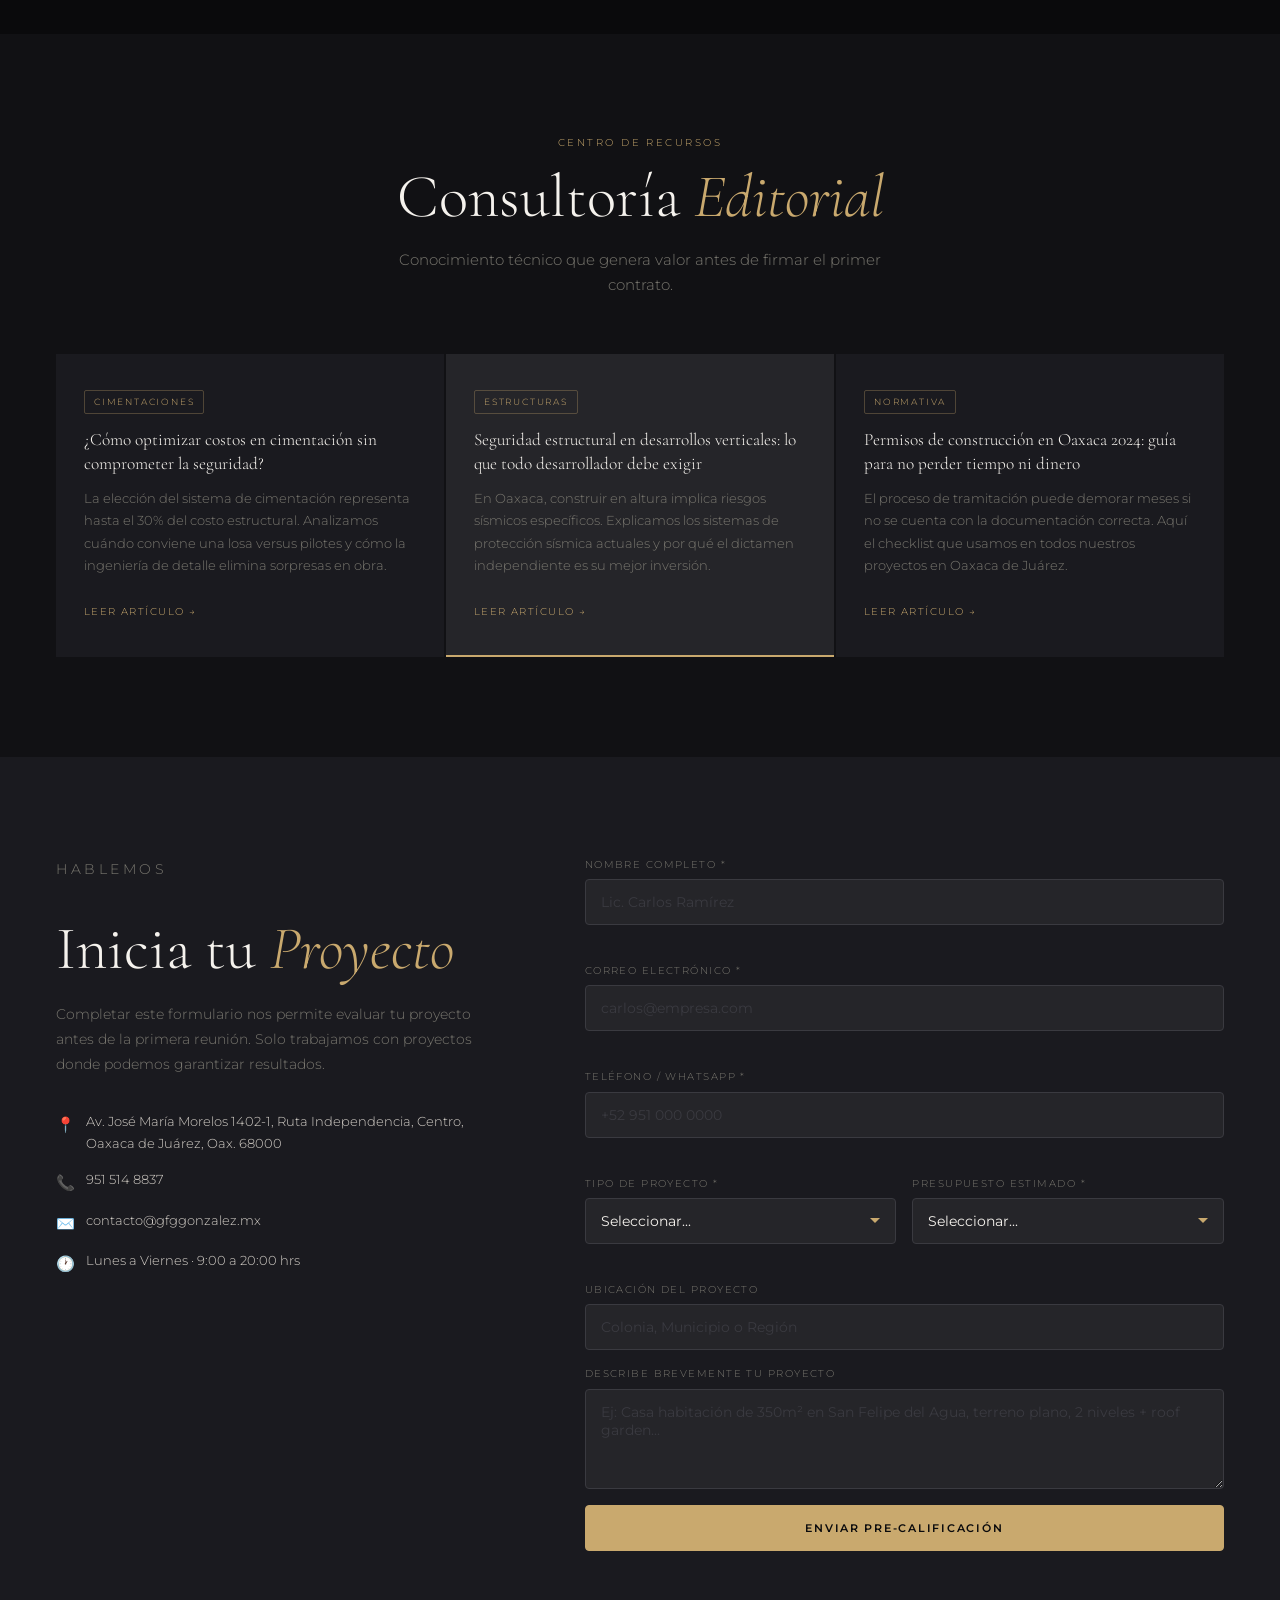
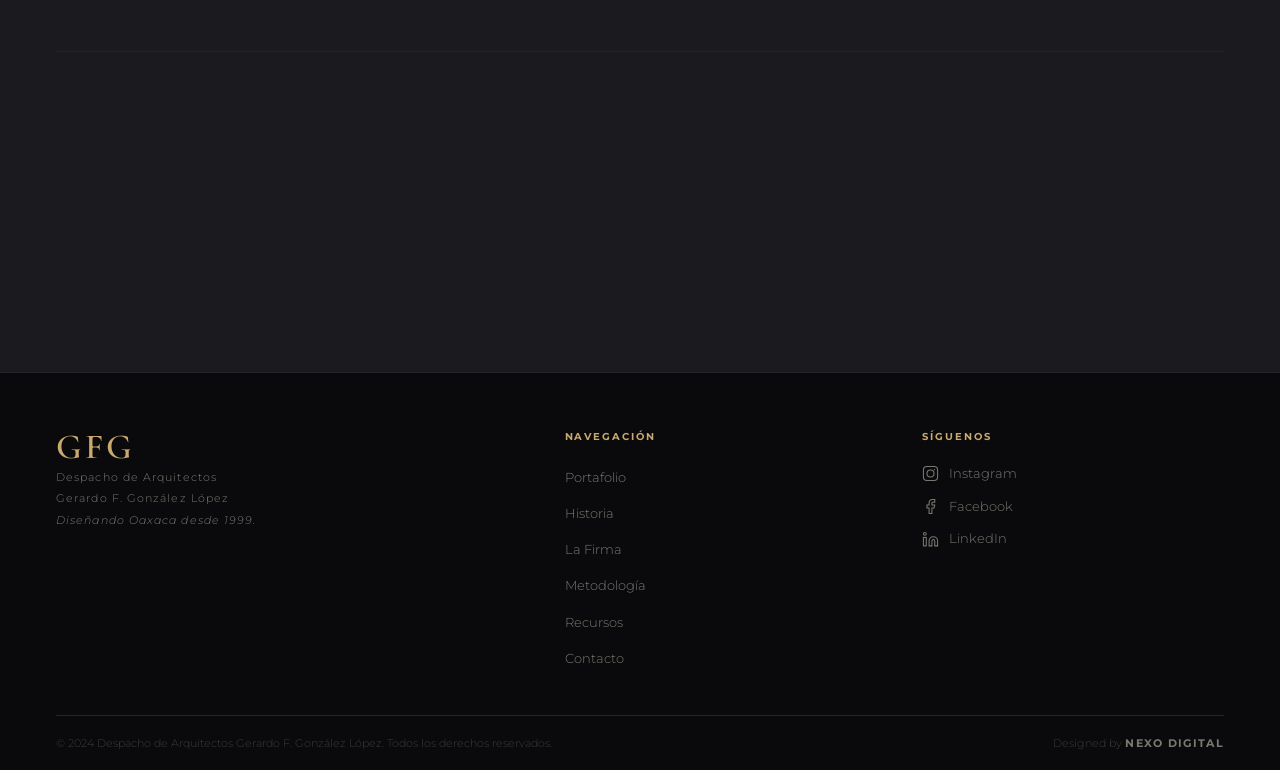
==== commit 21072c6a: "Add files via upload" ====
--- a/index.html
+++ b/index.html
@@ -2,7 +2,11 @@
 <html lang="es">
 <head>
   <meta charset="UTF-8" />
-  <meta name="viewport" content="width=device-width, initial-scale=1.0" />
+  <meta name="viewport" content="width=device-width, initial-scale=1.0, viewport-fit=cover" />
+  <meta name="theme-color" content="#0A0A0C" />
+  <meta name="apple-mobile-web-app-capable" content="yes" />
+  <meta name="apple-mobile-web-app-status-bar-style" content="black-translucent" />
+  <meta name="description" content="Despacho de Arquitectos Gerardo F. González López — 25 años de experiencia en arquitectura e ingeniería en Oaxaca, México." />
   <title>Despacho de Arquitectos Gerardo F. González López — Oaxaca</title>
   <link rel="stylesheet" href="styles.css" />
   <link rel="preconnect" href="https://fonts.googleapis.com" />
@@ -11,17 +15,18 @@
 </head>
 <body>
 
-  <!-- ========== NAVEGACIÓN ========== -->
+  <!-- NAVBAR -->
   <nav id="navbar">
     <div class="nav-logo">
       <span class="logo-main">GFG</span>
       <span class="logo-sub">Gerardo F. González López · Oaxaca</span>
     </div>
-    <button class="nav-toggle" id="navToggle" aria-label="Menú">
+    <button class="nav-toggle" id="navToggle" aria-label="Abrir menú">
       <span></span><span></span><span></span>
     </button>
     <ul class="nav-links" id="navLinks">
       <li><a href="#portafolio">Portafolio</a></li>
+      <li><a href="#historia">Historia</a></li>
       <li><a href="#firma">La Firma</a></li>
       <li><a href="#metodologia">Metodología</a></li>
       <li><a href="#blog">Recursos</a></li>
@@ -29,7 +34,7 @@
     </ul>
   </nav>
 
-  <!-- ========== HERO ========== -->
+  <!-- HERO -->
   <section id="hero">
     <div class="hero-bg">
       <div class="hero-overlay"></div>
@@ -37,19 +42,14 @@
     </div>
     <div class="hero-content">
       <p class="hero-eyebrow">25 años de trayectoria · Oaxaca de Juárez, Oax.</p>
-      <h1 class="hero-title">
-        Espacios que<br /><em>trascienden</em>
-      </h1>
-      <p class="hero-subtitle">
-        Ingeniería de precisión y visión arquitectónica al servicio<br />
-        de proyectos residenciales, comerciales e industriales de alto impacto.
-      </p>
+      <h1 class="hero-title">Espacios que<br /><em>trascienden</em></h1>
+      <p class="hero-subtitle">Ingeniería de precisión y visión arquitectónica al servicio de proyectos residenciales, comerciales e industriales de alto impacto.</p>
       <div class="hero-actions">
         <a href="#contacto" class="btn-primary">Solicitar Consultoría Técnica</a>
         <a href="#portafolio" class="btn-ghost">Ver Portafolio</a>
       </div>
     </div>
-    <div class="hero-scroll-indicator">
+    <div class="hero-scroll-indicator" aria-hidden="true">
       <span>Desplaza</span>
       <div class="scroll-line"></div>
     </div>
@@ -71,18 +71,16 @@
     </div>
   </section>
 
-  <!-- ========== PORTAFOLIO (destacados) ========== -->
+  <!-- PORTAFOLIO DESTACADOS -->
   <section id="portafolio">
     <div class="section-header">
       <p class="section-eyebrow">Nuestro trabajo</p>
       <h2 class="section-title">Proyectos <em>Destacados</em></h2>
       <p class="section-desc">Una selección de los retos técnicos más representativos del despacho.</p>
     </div>
-
     <div class="portfolio-grid" id="portfolioGrid">
-
-      <article class="portfolio-card" data-category="residencial">
-        <div class="card-image" style="background-image: url('https://images.unsplash.com/photo-1600585154340-be6161a56a0c?w=800&q=80')">
+      <article class="portfolio-card">
+        <div class="card-image" style="background-image:url('https://images.unsplash.com/photo-1600585154340-be6161a56a0c?w=800&q=80')">
           <div class="card-overlay">
             <span class="card-category">Residencial · 2024</span>
             <a href="portafolio.html" class="card-expand">Ver Proyecto</a>
@@ -94,9 +92,8 @@
           <p class="card-solution"><strong>Solución:</strong> Madera laminada local con cimentación ciclópea de mínimo impacto ambiental.</p>
         </div>
       </article>
-
-      <article class="portfolio-card" data-category="comercial">
-        <div class="card-image" style="background-image: url('https://images.unsplash.com/photo-1486325212027-8081e485255e?w=800&q=80')">
+      <article class="portfolio-card">
+        <div class="card-image" style="background-image:url('https://images.unsplash.com/photo-1486325212027-8081e485255e?w=800&q=80')">
           <div class="card-overlay">
             <span class="card-category">Comercial · 2023</span>
             <a href="portafolio.html" class="card-expand">Ver Proyecto</a>
@@ -108,9 +105,8 @@
           <p class="card-solution"><strong>Solución:</strong> Fachada de cantera verde con estructura interior independiente.</p>
         </div>
       </article>
-
-      <article class="portfolio-card" data-category="infraestructura">
-        <div class="card-image" style="background-image: url('https://images.unsplash.com/photo-1486870591958-9b9d0d1dda99?w=800&q=80')">
+      <article class="portfolio-card">
+        <div class="card-image" style="background-image:url('https://images.unsplash.com/photo-1486870591958-9b9d0d1dda99?w=800&q=80')">
           <div class="card-overlay">
             <span class="card-category">Infraestructura · 2022</span>
             <a href="portafolio.html" class="card-expand">Ver Proyecto</a>
@@ -122,10 +118,7 @@
           <p class="card-solution"><strong>Solución:</strong> Pilotes de acero hincados con plataforma de concreto marino resistente a cloruros.</p>
         </div>
       </article>
-
-    </div>
-
-    <!-- CTA Ver más -->
+    </div>
     <div class="portfolio-cta">
       <p class="portfolio-cta-count">+15 proyectos documentados en nuestro portafolio completo</p>
       <a href="portafolio.html" class="btn-ver-mas">
@@ -135,53 +128,136 @@
     </div>
   </section>
 
-  <!-- ========== MODAL PORTAFOLIO ========== -->
-  <div class="modal-overlay" id="portfolioModal">
-    <div class="modal-content">
-      <button class="modal-close" id="modalClose">&times;</button>
-      <div class="modal-body" id="modalBody"></div>
-    </div>
-  </div>
-
-  <!-- ========== LA FIRMA ========== -->
+  <!-- CRONOLOGÍA -->
+  <section id="historia">
+    <div class="section-header">
+      <p class="section-eyebrow">Nuestra historia · 1999 – 2024</p>
+      <h2 class="section-title">25 años <em>construyendo</em> Oaxaca</h2>
+      <p class="section-desc">Desde 1999, cada proyecto ha dejado una huella en el tejido urbano y natural del estado.</p>
+    </div>
+    <div class="timeline-wrap">
+      <div class="timeline-line"></div>
+
+      <div class="tl-item tl-left reveal">
+        <div class="tl-badge">1999</div>
+        <div class="tl-content">
+          <span class="tl-tag">Fundación</span>
+          <h3>Nace el Despacho</h3>
+          <p>Gerardo F. González López funda el despacho en Oaxaca de Juárez. Los primeros proyectos son casas habitación en colonias del centro con la misión de elevar el estándar técnico de la arquitectura regional.</p>
+        </div>
+      </div>
+
+      <div class="tl-item tl-right reveal">
+        <div class="tl-badge">2002</div>
+        <div class="tl-content">
+          <span class="tl-tag">Primer hito</span>
+          <h3>Primera Obra de Infraestructura</h3>
+          <p>El despacho gana su primer contrato de obra pública: un puente vehicular en los Valles Centrales. El proyecto establece la reputación técnica ante dependencias de gobierno estatal.</p>
+        </div>
+      </div>
+
+      <div class="tl-item tl-left reveal">
+        <div class="tl-badge">2006</div>
+        <div class="tl-content">
+          <span class="tl-tag">Expansión</span>
+          <h3>Sector Comercial e Industrial</h3>
+          <p>Se consolida la práctica en proyectos comerciales e industriales. Primera nave industrial en el parque logístico del Istmo con análisis sísmico avanzado para la zona D.</p>
+        </div>
+      </div>
+
+      <div class="tl-item tl-right reveal">
+        <div class="tl-badge">2010</div>
+        <div class="tl-content">
+          <span class="tl-tag">Reconocimiento</span>
+          <h3>50 Proyectos Entregados</h3>
+          <p>El despacho supera los 50 proyectos concluidos en 8 distritos del estado. Se inicia colaboración formal con el INAH para intervenciones en la zona de monumentos del Centro Histórico.</p>
+        </div>
+      </div>
+
+      <div class="tl-item tl-left reveal">
+        <div class="tl-badge">2013</div>
+        <div class="tl-content">
+          <span class="tl-tag">Especialización</span>
+          <h3>Sistemas Antisísmicos en Oaxaca</h3>
+          <p>Se desarrollan protocolos propios de análisis estructural para suelos blandos oaxaqueños. El despacho se especializa en aislamiento sísmico y cimentaciones profundas.</p>
+        </div>
+      </div>
+
+      <div class="tl-item tl-right reveal">
+        <div class="tl-badge">2017</div>
+        <div class="tl-content">
+          <span class="tl-tag">Respuesta técnica</span>
+          <h3>Respuesta al Sismo 19-S</h3>
+          <p>El equipo participa activamente en la evaluación de daños estructurales tras el terremoto de 8.2 grados. Se dictaminan más de 40 edificaciones y se coordinan refuerzos de emergencia.</p>
+        </div>
+      </div>
+
+      <div class="tl-item tl-left reveal">
+        <div class="tl-badge">2020</div>
+        <div class="tl-content">
+          <span class="tl-tag">Costa</span>
+          <h3>Infraestructura Turística y Costera</h3>
+          <p>Consolidación de proyectos en la Costa: muelles en Huatulco, hoteles boutique en Puerto Escondido y plantas de tratamiento para desarrollos ecoturísticos en la Sierra Sur.</p>
+        </div>
+      </div>
+
+      <div class="tl-item tl-right reveal">
+        <div class="tl-badge">2022</div>
+        <div class="tl-content">
+          <span class="tl-tag">Nueva asociación</span>
+          <h3>Integración del Socio Estratégico</h3>
+          <p>El despacho se fortalece con la incorporación de un nuevo socio especializado en desarrollos de alto impacto. La fusión potencia la capacidad técnica con visión contemporánea orientada a mercados premium.</p>
+        </div>
+      </div>
+
+      <div class="tl-item tl-center reveal">
+        <div class="tl-badge tl-badge--gold">2024</div>
+        <div class="tl-content tl-content--gold">
+          <span class="tl-tag tl-tag--gold">★ Hoy</span>
+          <h3>25 Años · 180+ Proyectos</h3>
+          <p>El despacho celebra su 25 aniversario con presencia en toda la región: Oaxaca, la Costa y el Istmo de Tehuantepec. La historia sigue escribiéndose proyecto a proyecto.</p>
+          <a href="#contacto" class="btn-primary" style="margin-top:1.2rem;display:inline-flex;">Ser parte de la historia</a>
+        </div>
+      </div>
+
+    </div>
+  </section>
+
+  <!-- LA FIRMA -->
   <section id="firma">
     <div class="firma-inner">
       <div class="firma-text">
-        <p class="section-eyebrow">Nuestra historia</p>
+        <p class="section-eyebrow">Quiénes somos</p>
         <h2 class="section-title">La <em>Firma</em></h2>
-        <p class="firma-narrative">
-          Fundada hace 25 años, <strong>Despacho de Arquitectos Gerardo F. González López</strong> nació de la convicción de que la ingeniería rigurosa y el diseño arquitectónico no son disciplinas separadas, sino una sola mirada hacia el espacio construido.
-        </p>
-        <p class="firma-narrative">
-          Bajo la dirección de <strong>Gerardo F. Gonzales</strong>, ingeniero civil con más de dos décadas ejecutando proyectos de alta complejidad, el despacho ha consolidado una reputación de precisión técnica y entrega impecable.
-        </p>
+        <p class="firma-narrative">Fundada en 1999, <strong>Despacho de Arquitectos Gerardo F. González López</strong> nació de la convicción de que la ingeniería rigurosa y el diseño arquitectónico no son disciplinas separadas, sino una sola mirada hacia el espacio construido.</p>
+        <p class="firma-narrative">Bajo la dirección de <strong>Gerardo F. González López</strong>, arquitecto con más de dos décadas ejecutando proyectos de alta complejidad en Oaxaca, el despacho ha consolidado una reputación de precisión técnica y entrega impecable en cada obra.</p>
       </div>
       <div class="firma-socios">
-        <div class="socio-card">
-          <div class="socio-avatar" style="background-image: url('https://images.unsplash.com/photo-1560250097-0b93528c311a?w=400&q=80')"></div>
+        <div class="socio-card reveal">
+          <div class="socio-avatar" style="background-image:url('https://images.unsplash.com/photo-1560250097-0b93528c311a?w=400&q=80')"></div>
           <div class="socio-info">
-            <h3>Gerardo F. Gonzales</h3>
+            <h3>Gerardo F. González López</h3>
             <span class="socio-role">Fundador & Director Técnico</span>
-            <p>25 años de experiencia en estructuras, cimentaciones especiales e infraestructura urbana.</p>
+            <p>25 años de experiencia en diseño arquitectónico, cimentaciones especiales e infraestructura civil en Oaxaca y el sureste de México.</p>
           </div>
         </div>
         <div class="socio-divider">+</div>
-        <div class="socio-card">
-          <div class="socio-avatar" style="background-image: url('https://images.unsplash.com/photo-1519085360753-af0119f7cbe7?w=400&q=80')"></div>
+        <div class="socio-card reveal">
+          <div class="socio-avatar" style="background-image:url('https://images.unsplash.com/photo-1519085360753-af0119f7cbe7?w=400&q=80')"></div>
           <div class="socio-info">
             <h3>Nuevo Socio Estratégico</h3>
             <span class="socio-role">Director de Proyectos Premium</span>
-            <p>Especialista en desarrollos de alto impacto en Polanco y zonas premium de CDMX. Su visión comercial y red de contactos eleva el despacho a una nueva dimensión.</p>
+            <p>Especialista en desarrollos de alto impacto. Su visión comercial y red de contactos eleva el despacho a una nueva dimensión en los mercados más exigentes.</p>
           </div>
         </div>
       </div>
       <div class="firma-fusion">
-        <p>La integración de ambas trayectorias crea un despacho que combina la solidez técnica de 25 años con la visión contemporánea de los mercados de mayor exigencia.</p>
-      </div>
-    </div>
-  </section>
-
-  <!-- ========== METODOLOGÍA ========== -->
+        <p>La integración de ambas trayectorias crea un despacho que combina 25 años de solidez técnica con una visión contemporánea. El resultado: proyectos que ninguno de los dos podría lograr solo.</p>
+      </div>
+    </div>
+  </section>
+
+  <!-- METODOLOGÍA -->
   <section id="metodologia">
     <div class="section-header">
       <p class="section-eyebrow">Cómo trabajamos</p>
@@ -189,56 +265,42 @@
     </div>
     <div class="metodologia-steps">
 
-      <div class="step-item" data-step="01">
-        <div class="step-icon">
-          <svg viewBox="0 0 48 48" fill="none"><circle cx="24" cy="24" r="20" stroke="currentColor" stroke-width="1.5"/><path d="M16 24l5 5 11-11" stroke="currentColor" stroke-width="1.5" stroke-linecap="round"/></svg>
-        </div>
+      <div class="step-item reveal" data-step="01">
+        <div class="step-icon"><svg viewBox="0 0 48 48" fill="none"><circle cx="24" cy="24" r="20" stroke="currentColor" stroke-width="1.5"/><path d="M16 24l5 5 11-11" stroke="currentColor" stroke-width="1.5" stroke-linecap="round"/></svg></div>
         <div class="step-content">
           <h3>Diagnóstico Técnico</h3>
-          <p>Análisis exhaustivo del sitio: estudios de mecánica de suelos, levantamiento topográfico, revisión normativa (NTC-CDMX) y evaluación de viabilidad técnica y financiera del proyecto.</p>
-        </div>
-      </div>
-
+          <p>Análisis exhaustivo del sitio: estudios de mecánica de suelos, levantamiento topográfico, revisión normativa y evaluación de viabilidad técnica y financiera. Sin diagnóstico riguroso, no existe proyecto confiable.</p>
+        </div>
+      </div>
       <div class="step-connector"></div>
-
-      <div class="step-item" data-step="02">
-        <div class="step-icon">
-          <svg viewBox="0 0 48 48" fill="none"><rect x="8" y="8" width="32" height="32" rx="4" stroke="currentColor" stroke-width="1.5"/><path d="M16 20h16M16 24h10M16 28h12" stroke="currentColor" stroke-width="1.5" stroke-linecap="round"/></svg>
-        </div>
+      <div class="step-item reveal" data-step="02">
+        <div class="step-icon"><svg viewBox="0 0 48 48" fill="none"><rect x="8" y="8" width="32" height="32" rx="4" stroke="currentColor" stroke-width="1.5"/><path d="M16 20h16M16 24h10M16 28h12" stroke="currentColor" stroke-width="1.5" stroke-linecap="round"/></svg></div>
         <div class="step-content">
           <h3>Planeación de Ingeniería</h3>
-          <p>Desarrollo de ingeniería de detalle: memorias de cálculo, planos constructivos, especificaciones técnicas y cumplimiento de normativa CDMX. Sin atajos, sin interpretaciones ambiguas.</p>
-        </div>
-      </div>
-
+          <p>Ingeniería de detalle: memorias de cálculo, planos constructivos, especificaciones técnicas y cumplimiento normativo completo. Sin atajos, sin interpretaciones ambiguas.</p>
+        </div>
+      </div>
       <div class="step-connector"></div>
-
-      <div class="step-item" data-step="03">
-        <div class="step-icon">
-          <svg viewBox="0 0 48 48" fill="none"><path d="M12 36L24 12l12 24" stroke="currentColor" stroke-width="1.5" stroke-linecap="round"/><path d="M16 28h16" stroke="currentColor" stroke-width="1.5" stroke-linecap="round"/></svg>
-        </div>
+      <div class="step-item reveal" data-step="03">
+        <div class="step-icon"><svg viewBox="0 0 48 48" fill="none"><path d="M12 36L24 12l12 24" stroke="currentColor" stroke-width="1.5" stroke-linecap="round"/><path d="M16 28h16" stroke="currentColor" stroke-width="1.5" stroke-linecap="round"/></svg></div>
         <div class="step-content">
           <h3>Ejecución y Control</h3>
-          <p>Supervisión de obra con bitácora diaria, control de calidad de materiales y seguimiento de programas. La experiencia en desarrollos Polanco garantiza estándares de ejecución de primer nivel.</p>
-        </div>
-      </div>
-
+          <p>Supervisión de obra con bitácora diaria, control de calidad de materiales y seguimiento de programas. Estándares que han resistido los sismos más severos de la historia reciente de Oaxaca.</p>
+        </div>
+      </div>
       <div class="step-connector"></div>
-
-      <div class="step-item" data-step="04">
-        <div class="step-icon">
-          <svg viewBox="0 0 48 48" fill="none"><path d="M24 8v4M24 36v4M8 24h4M36 24h4" stroke="currentColor" stroke-width="1.5" stroke-linecap="round"/><circle cx="24" cy="24" r="10" stroke="currentColor" stroke-width="1.5"/></svg>
-        </div>
+      <div class="step-item reveal" data-step="04">
+        <div class="step-icon"><svg viewBox="0 0 48 48" fill="none"><path d="M24 8v4M24 36v4M8 24h4M36 24h4" stroke="currentColor" stroke-width="1.5" stroke-linecap="round"/><circle cx="24" cy="24" r="10" stroke="currentColor" stroke-width="1.5"/></svg></div>
         <div class="step-content">
           <h3>Entrega y Garantía</h3>
-          <p>Cierre administrativo completo: dictámenes finales, trámites ante autoridades, dossier técnico del proyecto y garantía formal del despacho por escrito. Entregamos proyectos, no solo obras.</p>
-        </div>
-      </div>
-
-    </div>
-  </section>
-
-  <!-- ========== BLOG TÉCNICO ========== -->
+          <p>Cierre administrativo completo: dictámenes finales, trámites ante autoridades, dossier técnico y garantía formal por escrito. Entregamos proyectos, no solo obras.</p>
+        </div>
+      </div>
+
+    </div>
+  </section>
+
+  <!-- BLOG -->
   <section id="blog">
     <div class="section-header">
       <p class="section-eyebrow">Centro de recursos</p>
@@ -246,32 +308,28 @@
       <p class="section-desc">Conocimiento técnico que genera valor antes de firmar el primer contrato.</p>
     </div>
     <div class="blog-grid">
-
-      <article class="blog-card">
+      <article class="blog-card reveal">
         <div class="blog-tag">Cimentaciones</div>
         <h3>¿Cómo optimizar costos en cimentación sin comprometer la seguridad?</h3>
-        <p>La elección del sistema de cimentación representa hasta el 30% del costo estructural. Analizamos cuándo conviene una losa de cimentación versus pilotes y cómo la ingeniería de detalle reduce sorpresas en obra.</p>
-        <a href="#" class="blog-link">Leer artículo →</a>
-      </article>
-
-      <article class="blog-card blog-card--featured">
+        <p>La elección del sistema de cimentación representa hasta el 30% del costo estructural. Analizamos cuándo conviene una losa versus pilotes y cómo la ingeniería de detalle elimina sorpresas en obra.</p>
+        <a href="articulo-cimentacion.html" class="blog-link">Leer artículo →</a>
+      </article>
+      <article class="blog-card blog-card--featured reveal">
         <div class="blog-tag">Estructuras</div>
         <h3>Seguridad estructural en desarrollos verticales: lo que todo desarrollador debe exigir</h3>
-        <p>En la CDMX, construir en altura implica riesgos sísmicos específicos. Explicamos los sistemas de protección sísmica actuales y por qué el dictamen de un ingeniero independiente es su mejor inversión.</p>
-        <a href="#" class="blog-link">Leer artículo →</a>
-      </article>
-
-      <article class="blog-card">
+        <p>En Oaxaca, construir en altura implica riesgos sísmicos específicos. Explicamos los sistemas de protección sísmica actuales y por qué el dictamen independiente es su mejor inversión.</p>
+        <a href="articulo-estructural.html" class="blog-link">Leer artículo →</a>
+      </article>
+      <article class="blog-card reveal">
         <div class="blog-tag">Normativa</div>
-        <h3>Permisos de construcción en CDMX 2024: guía para no perder tiempo ni dinero</h3>
-        <p>El proceso de tramitación ante SEDUVI puede demorar meses si no se cuenta con la documentación correcta. Aquí el checklist que usamos en todos nuestros proyectos.</p>
-        <a href="#" class="blog-link">Leer artículo →</a>
-      </article>
-
-    </div>
-  </section>
-
-  <!-- ========== CONTACTO ========== -->
+        <h3>Permisos de construcción en Oaxaca 2024: guía para no perder tiempo ni dinero</h3>
+        <p>El proceso de tramitación puede demorar meses si no se cuenta con la documentación correcta. Aquí el checklist que usamos en todos nuestros proyectos en Oaxaca de Juárez.</p>
+        <a href="articulo-permisos.html" class="blog-link">Leer artículo →</a>
+      </article>
+    </div>
+  </section>
+
+  <!-- CONTACTO -->
   <section id="contacto">
     <div class="contacto-inner">
       <div class="contacto-texto">
@@ -279,35 +337,26 @@
         <h2 class="section-title">Inicia tu <em>Proyecto</em></h2>
         <p>Completar este formulario nos permite evaluar tu proyecto antes de la primera reunión. Solo trabajamos con proyectos donde podemos garantizar resultados.</p>
         <div class="contacto-datos">
-          <div class="dato-item">
-            <span class="dato-icon">📍</span>
-            <span>Av. José María Morelos 1402-1, Ruta Independencia, Centro, Oaxaca de Juárez, Oax. 68000</span>
-          </div>
-          <div class="dato-item">
-            <span class="dato-icon">📞</span>
-            <span>951 514 8837</span>
-          </div>
-          <div class="dato-item">
-            <span class="dato-icon">✉️</span>
-            <span>contacto@gfggonzalez.mx</span>
-          </div>
-        </div>
-      </div>
-
+          <div class="dato-item"><span class="dato-icon">📍</span><span>Av. José María Morelos 1402-1, Ruta Independencia, Centro, Oaxaca de Juárez, Oax. 68000</span></div>
+          <div class="dato-item"><span class="dato-icon">📞</span><span>951 514 8837</span></div>
+          <div class="dato-item"><span class="dato-icon">✉️</span><span>contacto@gfggonzalez.mx</span></div>
+          <div class="dato-item"><span class="dato-icon">🕐</span><span>Lunes a Viernes · 9:00 a 20:00 hrs</span></div>
+        </div>
+      </div>
       <form class="contacto-form" id="contactForm" novalidate>
         <div class="form-group">
           <label for="nombre">Nombre completo *</label>
-          <input type="text" id="nombre" name="nombre" placeholder="Lic. Carlos Ramírez" required />
+          <input type="text" id="nombre" name="nombre" placeholder="Lic. Carlos Ramírez" required autocomplete="name" />
           <span class="form-error" id="error-nombre"></span>
         </div>
         <div class="form-group">
           <label for="email">Correo electrónico *</label>
-          <input type="email" id="email" name="email" placeholder="carlos@empresa.com" required />
+          <input type="email" id="email" name="email" placeholder="carlos@empresa.com" required autocomplete="email" />
           <span class="form-error" id="error-email"></span>
         </div>
         <div class="form-group">
           <label for="telefono">Teléfono / WhatsApp *</label>
-          <input type="tel" id="telefono" name="telefono" placeholder="+52 55 0000 0000" required />
+          <input type="tel" id="telefono" name="telefono" placeholder="+52 951 000 0000" required autocomplete="tel" />
           <span class="form-error" id="error-telefono"></span>
         </div>
         <div class="form-row">
@@ -337,50 +386,40 @@
         </div>
         <div class="form-group">
           <label for="ubicacion">Ubicación del proyecto</label>
-          <input type="text" id="ubicacion" name="ubicacion" placeholder="Colonia, Alcaldía o Municipio" />
+          <input type="text" id="ubicacion" name="ubicacion" placeholder="Colonia, Municipio o Región" />
         </div>
         <div class="form-group">
           <label for="mensaje">Describe brevemente tu proyecto</label>
-          <textarea id="mensaje" name="mensaje" rows="4" placeholder="Ej: Construcción de casa habitación de 350m² en Lomas de Chapultepec, terreno plano, 2 niveles + roof garden..."></textarea>
+          <textarea id="mensaje" name="mensaje" rows="4" placeholder="Ej: Casa habitación de 350m² en San Felipe del Agua, terreno plano, 2 niveles + roof garden..."></textarea>
         </div>
         <button type="submit" class="btn-primary btn-full" id="submitBtn">
           <span class="btn-text">Enviar Pre-calificación</span>
           <span class="btn-loader" id="btnLoader"></span>
         </button>
-        <div class="form-success" id="formSuccess">
-          ✓ Tu solicitud fue recibida. Te contactaremos en menos de 24 horas hábiles.
-        </div>
+        <div class="form-success" id="formSuccess">✓ Tu solicitud fue recibida. Te contactaremos en menos de 24 horas hábiles.</div>
       </form>
     </div>
-
-    <!-- Mapa -->
     <div class="mapa-container">
-      <iframe
-        src="https://www.google.com/maps/embed?pb=!1m18!1m12!1m3!1d3815.9!2d-96.7269!3d17.0669!2m3!1f0!2f0!3f0!3m2!1i1024!2i768!4f13.1!3m3!1m2!1s0x85c722b0a54a07b5%3A0x0!2sAv.%20Jos%C3%A9%20Mar%C3%ADa%20Morelos%201402-1%2C%20Centro%2C%20Oaxaca%20de%20Ju%C3%A1rez%2C%20Oax.%2068000!5e0!3m2!1ses!2smx!4v1700000000"
-        width="100%"
-        height="300"
-        style="border:0"
-        allowfullscreen=""
-        loading="lazy"
-        referrerpolicy="no-referrer-when-downgrade"
-        title="Ubicación Despacho Gerardo F. González López — Oaxaca"
-      ></iframe>
-    </div>
-  </section>
-
-  <!-- ========== FOOTER ========== -->
+      <iframe src="https://www.google.com/maps/embed?pb=!1m18!1m12!1m3!1d3815.9!2d-96.7269!3d17.0669!2m3!1f0!2f0!3f0!3m2!1i1024!2i768!4f13.1!3m3!1m2!1s0x85c722b0a54a07b5%3A0x0!2sAv.%20Jos%C3%A9%20Mar%C3%ADa%20Morelos%201402-1%2C%20Centro%2C%20Oaxaca%20de%20Ju%C3%A1rez%2C%20Oax.%2068000!5e0!3m2!1ses!2smx!4v1700000000"
+        width="100%" height="320" style="border:0" allowfullscreen="" loading="lazy"
+        referrerpolicy="no-referrer-when-downgrade" title="Ubicación GFG Oaxaca"></iframe>
+    </div>
+  </section>
+
+  <!-- FOOTER -->
   <footer id="footer">
     <div class="footer-inner">
       <div class="footer-brand">
         <div class="footer-logo">GFG</div>
         <p>Despacho de Arquitectos</p>
         <p>Gerardo F. González López</p>
-        <p class="footer-tagline">Diseñando Oaxaca desde hace 25 años.</p>
+        <p class="footer-tagline">Diseñando Oaxaca desde 1999.</p>
       </div>
       <div class="footer-links">
         <h4>Navegación</h4>
         <ul>
           <li><a href="#portafolio">Portafolio</a></li>
+          <li><a href="#historia">Historia</a></li>
           <li><a href="#firma">La Firma</a></li>
           <li><a href="#metodologia">Metodología</a></li>
           <li><a href="#blog">Recursos</a></li>
@@ -391,16 +430,13 @@
         <h4>Síguenos</h4>
         <div class="social-links">
           <a href="#" class="social-btn" aria-label="Instagram">
-            <svg viewBox="0 0 24 24" fill="none" stroke="currentColor" stroke-width="1.5"><rect x="2" y="2" width="20" height="20" rx="5"/><circle cx="12" cy="12" r="5"/><circle cx="17.5" cy="6.5" r="1" fill="currentColor" stroke="none"/></svg>
-            Instagram
+            <svg viewBox="0 0 24 24" fill="none" stroke="currentColor" stroke-width="1.5"><rect x="2" y="2" width="20" height="20" rx="5"/><circle cx="12" cy="12" r="5"/><circle cx="17.5" cy="6.5" r="1" fill="currentColor" stroke="none"/></svg>Instagram
           </a>
           <a href="#" class="social-btn" aria-label="Facebook">
-            <svg viewBox="0 0 24 24" fill="none" stroke="currentColor" stroke-width="1.5"><path d="M18 2h-3a5 5 0 0 0-5 5v3H7v4h3v8h4v-8h3l1-4h-4V7a1 1 0 0 1 1-1h3z"/></svg>
-            Facebook
+            <svg viewBox="0 0 24 24" fill="none" stroke="currentColor" stroke-width="1.5"><path d="M18 2h-3a5 5 0 0 0-5 5v3H7v4h3v8h4v-8h3l1-4h-4V7a1 1 0 0 1 1-1h3z"/></svg>Facebook
           </a>
           <a href="#" class="social-btn" aria-label="LinkedIn">
-            <svg viewBox="0 0 24 24" fill="none" stroke="currentColor" stroke-width="1.5"><path d="M16 8a6 6 0 0 1 6 6v7h-4v-7a2 2 0 0 0-2-2 2 2 0 0 0-2 2v7h-4v-7a6 6 0 0 1 6-6z"/><rect x="2" y="9" width="4" height="12"/><circle cx="4" cy="4" r="2"/></svg>
-            LinkedIn
+            <svg viewBox="0 0 24 24" fill="none" stroke="currentColor" stroke-width="1.5"><path d="M16 8a6 6 0 0 1 6 6v7h-4v-7a2 2 0 0 0-2-2 2 2 0 0 0-2 2v7h-4v-7a6 6 0 0 1 6-6z"/><rect x="2" y="9" width="4" height="12"/><circle cx="4" cy="4" r="2"/></svg>LinkedIn
           </a>
         </div>
       </div>
@@ -411,12 +447,9 @@
     </div>
   </footer>
 
-  <!-- ========== WHATSAPP FLOTANTE ========== -->
-  <a href="https://wa.me/529515148837?text=Hola%2C%20me%20interesa%20una%20consultor%C3%ADa%20t%C3%A9cnica%20con%20el%20Despacho%20Gerardo%20F.%20Gonz%C3%A1lez%20L%C3%B3pez" 
-     class="whatsapp-float" 
-     target="_blank" 
-     rel="noopener noreferrer"
-     aria-label="Contactar por WhatsApp">
+  <!-- WhatsApp -->
+  <a href="https://wa.me/529515148837?text=Hola%2C%20me%20interesa%20una%20consultor%C3%ADa%20t%C3%A9cnica%20con%20el%20Despacho%20Gerardo%20F.%20Gonz%C3%A1lez%20L%C3%B3pez"
+     class="whatsapp-float" target="_blank" rel="noopener noreferrer" aria-label="Contactar por WhatsApp">
     <svg viewBox="0 0 24 24" fill="currentColor"><path d="M17.472 14.382c-.297-.149-1.758-.867-2.03-.967-.273-.099-.471-.148-.67.15-.197.297-.767.966-.94 1.164-.173.199-.347.223-.644.075-.297-.15-1.255-.463-2.39-1.475-.883-.788-1.48-1.761-1.653-2.059-.173-.297-.018-.458.13-.606.134-.133.298-.347.446-.52.149-.174.198-.298.298-.497.099-.198.05-.371-.025-.52-.075-.149-.669-1.612-.916-2.207-.242-.579-.487-.5-.669-.51-.173-.008-.371-.01-.57-.01-.198 0-.52.074-.792.372-.272.297-1.04 1.016-1.04 2.479 0 1.462 1.065 2.875 1.213 3.074.149.198 2.096 3.2 5.077 4.487.709.306 1.262.489 1.694.625.712.227 1.36.195 1.871.118.571-.085 1.758-.719 2.006-1.413.248-.694.248-1.289.173-1.413-.074-.124-.272-.198-.57-.347m-5.421 7.403h-.004a9.87 9.87 0 01-5.031-1.378l-.361-.214-3.741.982.998-3.648-.235-.374a9.86 9.86 0 01-1.51-5.26c.001-5.45 4.436-9.884 9.888-9.884 2.64 0 5.122 1.03 6.988 2.898a9.825 9.825 0 012.893 6.994c-.003 5.45-4.437 9.884-9.885 9.884m8.413-18.297A11.815 11.815 0 0012.05 0C5.495 0 .16 5.335.157 11.892c0 2.096.547 4.142 1.588 5.945L.057 24l6.305-1.654a11.882 11.882 0 005.683 1.448h.005c6.554 0 11.89-5.335 11.893-11.893a11.821 11.821 0 00-3.48-8.413Z"/></svg>
     <span class="whatsapp-tooltip">¿Tienes un proyecto? Escríbenos</span>
   </a>
--- a/styles.css
+++ b/styles.css
@@ -1,9 +1,7 @@
-/* =============================================
-   GFG ARQUITECTURA & INGENIERÍA — STYLES.CSS
-   Aesthetic: Luxury Editorial / Refined Dark
-   ============================================= */
-
-/* ---- VARIABLES ---- */
+/* ==============================================
+   GFG ARQUITECTURA — STYLES.CSS COMPLETO FINAL
+   ============================================== */
+
 :root {
   --gold:       #C9A96E;
   --gold-light: #E8D5B0;
@@ -16,971 +14,355 @@
   --light-2:    #D4CFC8;
   --muted:      #7A7870;
   --white:      #FFFFFF;
-
   --font-display: 'Cormorant Garamond', Georgia, serif;
   --font-body:    'Montserrat', sans-serif;
-
   --max-width: 1200px;
   --section-pad: 100px;
   --radius: 4px;
-  --transition: 0.3s cubic-bezier(0.4, 0, 0.2, 1);
-}
-
-/* ---- RESET & BASE ---- */
+  --ease: cubic-bezier(0.4, 0, 0.2, 1);
+  --transition: 0.28s var(--ease);
+}
+
 *, *::before, *::after { box-sizing: border-box; margin: 0; padding: 0; }
-
 html { scroll-behavior: smooth; font-size: 16px; }
-
-body {
-  background: var(--dark);
-  color: var(--light);
-  font-family: var(--font-body);
-  font-weight: 300;
-  line-height: 1.7;
-  overflow-x: hidden;
-  -webkit-font-smoothing: antialiased;
-}
-
+body { background: var(--dark); color: var(--light); font-family: var(--font-body); font-weight: 300; line-height: 1.7; overflow-x: hidden; -webkit-font-smoothing: antialiased; }
 img { display: block; max-width: 100%; }
 a { text-decoration: none; color: inherit; }
 ul { list-style: none; }
 button { border: none; background: none; cursor: pointer; font-family: inherit; }
-
-/* ---- TYPOGRAPHY ---- */
 h1, h2, h3 { font-family: var(--font-display); font-weight: 300; line-height: 1.15; }
 
-.section-title {
-  font-size: clamp(2.4rem, 5vw, 3.8rem);
-  color: var(--light);
-  margin-bottom: 1rem;
-}
-.section-title em {
-  font-style: italic;
-  color: var(--gold);
-}
-.section-eyebrow {
-  font-family: var(--font-body);
-  font-size: 0.65rem;
-  letter-spacing: 0.25em;
-  text-transform: uppercase;
-  color: var(--gold);
-  margin-bottom: 0.75rem;
-  display: block;
-}
-.section-desc {
-  font-size: 0.95rem;
-  color: var(--muted);
-  max-width: 540px;
-}
-.section-header {
-  text-align: center;
-  padding: 0 1.5rem;
-  margin-bottom: 60px;
-}
+/* TYPOGRAPHY */
+.section-title { font-size: clamp(2.2rem, 5vw, 3.8rem); color: var(--light); margin-bottom: 1rem; }
+.section-title em { font-style: italic; color: var(--gold); }
+.section-eyebrow { font-family: var(--font-body); font-size: 0.62rem; letter-spacing: 0.25em; text-transform: uppercase; color: var(--gold); margin-bottom: 0.75rem; display: block; }
+.section-desc { font-size: 0.92rem; color: var(--muted); max-width: 540px; }
+.section-header { text-align: center; padding: 0 1.5rem; margin-bottom: 56px; }
 .section-header .section-desc { margin: 0 auto; }
 
-/* ---- BUTTONS ---- */
+/* SCROLL REVEAL */
+.reveal { opacity: 0; transform: translateY(22px); transition: opacity 0.55s var(--ease), transform 0.55s var(--ease); }
+.reveal.in-view { opacity: 1; transform: translateY(0); }
+
+/* BUTTONS */
 .btn-primary {
-  display: inline-flex;
-  align-items: center;
-  gap: 8px;
-  background: var(--gold);
-  color: var(--dark);
-  font-family: var(--font-body);
-  font-size: 0.7rem;
-  font-weight: 600;
-  letter-spacing: 0.18em;
-  text-transform: uppercase;
-  padding: 16px 36px;
-  border-radius: var(--radius);
-  transition: var(--transition);
-  border: 1px solid var(--gold);
-}
-.btn-primary:hover {
-  background: var(--gold-light);
-  border-color: var(--gold-light);
-  transform: translateY(-2px);
-  box-shadow: 0 12px 40px rgba(201, 169, 110, 0.3);
-}
-.btn-ghost {
-  display: inline-flex;
-  align-items: center;
-  font-family: var(--font-body);
-  font-size: 0.7rem;
-  font-weight: 500;
-  letter-spacing: 0.18em;
-  text-transform: uppercase;
-  color: var(--light-2);
-  padding: 16px 0;
-  border-bottom: 1px solid var(--mid);
-  transition: var(--transition);
-}
-.btn-ghost:hover {
-  color: var(--gold);
-  border-bottom-color: var(--gold);
-}
+  display: inline-flex; align-items: center; gap: 8px;
+  background: var(--gold); color: var(--dark);
+  font-family: var(--font-body); font-size: 0.68rem; font-weight: 600;
+  letter-spacing: 0.16em; text-transform: uppercase;
+  padding: 15px 34px; border-radius: var(--radius);
+  transition: var(--transition); border: 1px solid var(--gold);
+}
+.btn-primary:hover { background: var(--gold-light); border-color: var(--gold-light); transform: translateY(-2px); box-shadow: 0 10px 32px rgba(201,169,110,0.28); }
+.btn-ghost { display: inline-flex; align-items: center; font-family: var(--font-body); font-size: 0.68rem; font-weight: 500; letter-spacing: 0.16em; text-transform: uppercase; color: var(--light-2); padding: 15px 0; border-bottom: 1px solid var(--mid); transition: var(--transition); }
+.btn-ghost:hover { color: var(--gold); border-bottom-color: var(--gold); }
 .btn-full { width: 100%; justify-content: center; }
 
-/* ---- NAVBAR ---- */
-#navbar {
-  position: fixed;
-  top: 0; left: 0; right: 0;
-  z-index: 1000;
-  display: flex;
-  align-items: center;
-  justify-content: space-between;
-  padding: 24px 60px;
-  transition: background var(--transition), padding var(--transition), backdrop-filter var(--transition);
-}
-#navbar.scrolled {
-  background: rgba(10, 10, 12, 0.92);
-  backdrop-filter: blur(16px);
-  padding: 16px 60px;
-  border-bottom: 1px solid rgba(201, 169, 110, 0.12);
-}
-.nav-logo {
-  display: flex;
-  flex-direction: column;
-  line-height: 1;
-}
-.logo-main {
-  font-family: var(--font-display);
-  font-size: 1.8rem;
-  font-weight: 600;
-  color: var(--gold);
-  letter-spacing: 0.08em;
-}
-.logo-sub {
-  font-size: 0.55rem;
-  letter-spacing: 0.2em;
-  text-transform: uppercase;
-  color: var(--muted);
-  margin-top: 2px;
-}
-.nav-links {
-  display: flex;
-  align-items: center;
-  gap: 40px;
-}
-.nav-links a {
-  font-size: 0.65rem;
-  letter-spacing: 0.18em;
-  text-transform: uppercase;
-  color: var(--light-2);
-  transition: color var(--transition);
-  position: relative;
-}
-.nav-links a::after {
-  content: '';
-  position: absolute;
-  bottom: -4px; left: 0;
-  width: 0; height: 1px;
-  background: var(--gold);
-  transition: width var(--transition);
-}
+/* NAVBAR */
+#navbar { position: fixed; top: 0; left: 0; right: 0; z-index: 1000; display: flex; align-items: center; justify-content: space-between; padding: 22px 56px; transition: background var(--transition), padding var(--transition), backdrop-filter var(--transition); }
+#navbar.scrolled { background: rgba(10,10,12,0.93); backdrop-filter: blur(16px); padding: 14px 56px; border-bottom: 1px solid rgba(201,169,110,0.1); }
+.nav-logo { display: flex; flex-direction: column; line-height: 1; }
+.logo-main { font-family: var(--font-display); font-size: 1.75rem; font-weight: 600; color: var(--gold); letter-spacing: 0.08em; }
+.logo-sub { font-size: 0.52rem; letter-spacing: 0.18em; text-transform: uppercase; color: var(--muted); margin-top: 2px; }
+.nav-links { display: flex; align-items: center; gap: 36px; }
+.nav-links a { font-size: 0.62rem; letter-spacing: 0.16em; text-transform: uppercase; color: var(--light-2); transition: color var(--transition); position: relative; }
+.nav-links a::after { content: ''; position: absolute; bottom: -4px; left: 0; width: 0; height: 1px; background: var(--gold); transition: width var(--transition); }
 .nav-links a:hover { color: var(--gold); }
 .nav-links a:hover::after { width: 100%; }
-.nav-cta {
-  background: transparent !important;
-  border: 1px solid var(--gold) !important;
-  color: var(--gold) !important;
-  padding: 10px 24px !important;
-  border-radius: var(--radius) !important;
-}
+.nav-cta { border: 1px solid var(--gold) !important; color: var(--gold) !important; padding: 9px 22px !important; border-radius: var(--radius) !important; }
 .nav-cta:hover { background: var(--gold) !important; color: var(--dark) !important; }
 .nav-cta::after { display: none !important; }
-.nav-toggle {
-  display: none;
-  flex-direction: column;
-  gap: 5px;
-  padding: 4px;
-}
-.nav-toggle span {
-  display: block;
-  width: 24px; height: 1px;
-  background: var(--light);
-  transition: var(--transition);
-}
-
-/* ---- HERO ---- */
-#hero {
-  position: relative;
-  min-height: 100vh;
-  display: flex;
-  flex-direction: column;
-  justify-content: center;
-  align-items: flex-start;
-  padding: 0 60px 100px;
-  overflow: hidden;
-}
-.hero-bg {
-  position: absolute;
-  inset: 0;
-  background-image: url('https://images.unsplash.com/photo-1486325212027-8081e485255e?w=1800&q=85');
-  background-size: cover;
-  background-position: center 30%;
-  transform-origin: center;
-  animation: heroZoom 20s ease-in-out infinite alternate;
-}
-@keyframes heroZoom {
-  from { transform: scale(1); }
-  to   { transform: scale(1.05); }
-}
-.hero-overlay {
-  position: absolute;
-  inset: 0;
-  background: linear-gradient(
-    105deg,
-    rgba(10,10,12,0.92) 0%,
-    rgba(10,10,12,0.70) 50%,
-    rgba(10,10,12,0.35) 100%
-  );
-}
-.hero-grid-lines {
-  position: absolute;
-  inset: 0;
-  background-image:
-    linear-gradient(rgba(201,169,110,0.04) 1px, transparent 1px),
-    linear-gradient(90deg, rgba(201,169,110,0.04) 1px, transparent 1px);
-  background-size: 60px 60px;
-}
-.hero-content {
-  position: relative;
-  z-index: 2;
-  max-width: 720px;
-  animation: heroFadeUp 1s ease forwards;
-}
-@keyframes heroFadeUp {
-  from { opacity: 0; transform: translateY(30px); }
-  to   { opacity: 1; transform: translateY(0); }
-}
-.hero-eyebrow {
-  font-size: 0.62rem;
-  letter-spacing: 0.25em;
-  text-transform: uppercase;
-  color: var(--gold);
-  margin-bottom: 1.5rem;
-  opacity: 0;
-  animation: heroFadeUp 1s ease 0.2s forwards;
-}
-.hero-title {
-  font-size: clamp(3.5rem, 8vw, 7rem);
-  font-weight: 300;
-  color: var(--white);
-  line-height: 1.05;
-  margin-bottom: 1.5rem;
-  opacity: 0;
-  animation: heroFadeUp 1s ease 0.4s forwards;
-}
-.hero-title em {
-  font-style: italic;
-  color: var(--gold);
-}
-.hero-subtitle {
-  font-size: 0.95rem;
-  color: var(--light-2);
-  line-height: 1.8;
-  margin-bottom: 2.5rem;
-  max-width: 520px;
-  opacity: 0;
-  animation: heroFadeUp 1s ease 0.6s forwards;
-}
-.hero-actions {
-  display: flex;
-  align-items: center;
-  gap: 32px;
-  flex-wrap: wrap;
-  opacity: 0;
-  animation: heroFadeUp 1s ease 0.8s forwards;
-}
-.hero-scroll-indicator {
-  position: absolute;
-  bottom: 40px; left: 60px;
-  z-index: 2;
-  display: flex;
-  align-items: center;
-  gap: 12px;
-  font-size: 0.6rem;
-  letter-spacing: 0.2em;
-  text-transform: uppercase;
-  color: var(--muted);
-}
-.scroll-line {
-  width: 40px; height: 1px;
-  background: var(--gold);
-  animation: scrollPulse 2s ease-in-out infinite;
-}
-@keyframes scrollPulse {
-  0%, 100% { opacity: 1; width: 40px; }
-  50%       { opacity: 0.4; width: 20px; }
-}
-.hero-stats {
-  position: absolute;
-  bottom: 0; right: 0;
-  z-index: 2;
-  display: flex;
-  align-items: stretch;
-  background: rgba(10,10,12,0.85);
-  backdrop-filter: blur(12px);
-  border-top: 1px solid rgba(201,169,110,0.2);
-  border-left: 1px solid rgba(201,169,110,0.2);
-}
-.stat-item {
-  padding: 28px 40px;
-  text-align: center;
-}
-.stat-number {
-  display: block;
-  font-family: var(--font-display);
-  font-size: 2.8rem;
-  font-weight: 300;
-  color: var(--gold);
-  line-height: 1;
-}
-.stat-label {
-  display: block;
-  font-size: 0.6rem;
-  letter-spacing: 0.15em;
-  text-transform: uppercase;
-  color: var(--muted);
-  margin-top: 6px;
-}
-.stat-divider {
-  width: 1px;
-  background: rgba(201,169,110,0.2);
-  margin: 20px 0;
-}
-
-/* ---- PORTAFOLIO ---- */
-#portafolio {
-  padding: var(--section-pad) 60px;
-  background: var(--dark-2);
-}
-.portfolio-filters {
-  display: flex;
-  justify-content: center;
-  gap: 8px;
-  flex-wrap: wrap;
-  margin-bottom: 48px;
-}
-.filter-btn {
-  font-family: var(--font-body);
-  font-size: 0.62rem;
-  letter-spacing: 0.2em;
-  text-transform: uppercase;
-  color: var(--muted);
-  padding: 8px 20px;
-  border: 1px solid var(--mid);
-  border-radius: 2px;
-  transition: var(--transition);
-}
-.filter-btn:hover, .filter-btn.active {
-  background: var(--gold);
-  color: var(--dark);
-  border-color: var(--gold);
-}
-.portfolio-grid {
-  display: grid;
-  grid-template-columns: repeat(3, 1fr);
-  gap: 2px;
-  max-width: var(--max-width);
-  margin: 0 auto;
-}
-.portfolio-card {
-  background: var(--dark-3);
-  overflow: hidden;
-  transition: var(--transition);
-}
-.portfolio-card.hidden { display: none; }
-.card-image {
-  position: relative;
-  height: 260px;
-  background-size: cover;
-  background-position: center;
-  overflow: hidden;
-}
-.card-overlay {
-  position: absolute;
-  inset: 0;
-  background: linear-gradient(to top, rgba(10,10,12,0.9), transparent 50%);
-  display: flex;
-  flex-direction: column;
-  justify-content: flex-end;
-  padding: 20px;
-  opacity: 0;
-  transition: var(--transition);
-}
+.nav-toggle { display: none; flex-direction: column; gap: 5px; padding: 4px; z-index: 1001; }
+.nav-toggle span { display: block; width: 24px; height: 1.5px; background: var(--light); transition: var(--transition); border-radius: 2px; }
+
+/* HERO */
+#hero { position: relative; min-height: 100svh; display: flex; flex-direction: column; justify-content: center; align-items: flex-start; padding: 0 56px 100px; overflow: hidden; }
+.hero-bg { position: absolute; inset: 0; background-image: url('https://images.unsplash.com/photo-1486325212027-8081e485255e?w=1800&q=85'); background-size: cover; background-position: center 30%; animation: heroZoom 18s ease-in-out infinite alternate; }
+@keyframes heroZoom { from { transform: scale(1); } to { transform: scale(1.05); } }
+.hero-overlay { position: absolute; inset: 0; background: linear-gradient(105deg, rgba(10,10,12,0.93) 0%, rgba(10,10,12,0.68) 50%, rgba(10,10,12,0.32) 100%); }
+.hero-grid-lines { position: absolute; inset: 0; background-image: linear-gradient(rgba(201,169,110,0.04) 1px, transparent 1px), linear-gradient(90deg, rgba(201,169,110,0.04) 1px, transparent 1px); background-size: 60px 60px; }
+.hero-content { position: relative; z-index: 2; max-width: 700px; }
+.hero-eyebrow { font-size: 0.6rem; letter-spacing: 0.24em; text-transform: uppercase; color: var(--gold); margin-bottom: 1.4rem; animation: fadeUp 0.9s var(--ease) 0.2s both; }
+.hero-title { font-size: clamp(3.2rem, 7.5vw, 6.8rem); font-weight: 300; color: var(--white); line-height: 1.05; margin-bottom: 1.4rem; animation: fadeUp 0.9s var(--ease) 0.4s both; }
+.hero-title em { font-style: italic; color: var(--gold); }
+.hero-subtitle { font-size: 0.92rem; color: var(--light-2); line-height: 1.8; margin-bottom: 2.4rem; max-width: 500px; animation: fadeUp 0.9s var(--ease) 0.6s both; }
+.hero-actions { display: flex; align-items: center; gap: 28px; flex-wrap: wrap; animation: fadeUp 0.9s var(--ease) 0.8s both; }
+@keyframes fadeUp { from { opacity: 0; transform: translateY(24px); } to { opacity: 1; transform: translateY(0); } }
+.hero-scroll-indicator { position: absolute; bottom: 36px; left: 56px; z-index: 2; display: flex; align-items: center; gap: 10px; font-size: 0.58rem; letter-spacing: 0.2em; text-transform: uppercase; color: var(--muted); }
+.scroll-line { width: 36px; height: 1px; background: var(--gold); animation: scrollPulse 2s ease-in-out infinite; }
+@keyframes scrollPulse { 0%,100%{opacity:1;width:36px}50%{opacity:0.4;width:16px} }
+.hero-stats { position: absolute; bottom: 0; right: 0; z-index: 2; display: flex; align-items: stretch; background: rgba(10,10,12,0.86); backdrop-filter: blur(12px); border-top: 1px solid rgba(201,169,110,0.18); border-left: 1px solid rgba(201,169,110,0.18); }
+.stat-item { padding: 26px 36px; text-align: center; }
+.stat-number { display: block; font-family: var(--font-display); font-size: 2.6rem; font-weight: 300; color: var(--gold); line-height: 1; }
+.stat-label { display: block; font-size: 0.58rem; letter-spacing: 0.14em; text-transform: uppercase; color: var(--muted); margin-top: 5px; }
+.stat-divider { width: 1px; background: rgba(201,169,110,0.18); margin: 18px 0; }
+
+/* PORTAFOLIO */
+#portafolio { padding: var(--section-pad) 56px; background: var(--dark-2); }
+.portfolio-grid { display: grid; grid-template-columns: repeat(3,1fr); gap: 2px; max-width: var(--max-width); margin: 0 auto; }
+.portfolio-card { background: var(--dark-3); overflow: hidden; transition: transform var(--transition), box-shadow var(--transition); }
+.portfolio-card:hover { transform: translateY(-3px); box-shadow: 0 16px 48px rgba(0,0,0,0.4); }
+.card-image { position: relative; height: 260px; background-size: cover; background-position: center; overflow: hidden; transition: transform 0.5s var(--ease); }
+.portfolio-card:hover .card-image { transform: scale(1.03); }
+.card-overlay { position: absolute; inset: 0; background: linear-gradient(to top, rgba(10,10,12,0.88), transparent 55%); display: flex; flex-direction: column; justify-content: flex-end; padding: 20px; opacity: 0; transition: opacity var(--transition); }
 .portfolio-card:hover .card-overlay { opacity: 1; }
-.portfolio-card:hover .card-image { transform: scale(1.03); }
-.card-category {
-  font-size: 0.6rem;
-  letter-spacing: 0.2em;
-  text-transform: uppercase;
-  color: var(--gold);
-  margin-bottom: 10px;
-}
-.card-expand {
-  font-family: var(--font-body);
-  font-size: 0.65rem;
-  letter-spacing: 0.15em;
-  text-transform: uppercase;
-  color: var(--dark);
-  background: var(--gold);
-  padding: 8px 18px;
-  border-radius: var(--radius);
-  align-self: flex-start;
-  transition: var(--transition);
-}
+.card-category { font-size: 0.58rem; letter-spacing: 0.18em; text-transform: uppercase; color: var(--gold); margin-bottom: 10px; }
+.card-expand { font-family: var(--font-body); font-size: 0.62rem; letter-spacing: 0.14em; text-transform: uppercase; color: var(--dark); background: var(--gold); padding: 8px 18px; border-radius: var(--radius); align-self: flex-start; transition: background var(--transition); }
 .card-expand:hover { background: var(--gold-light); }
-.card-body {
-  padding: 20px 22px 24px;
-  border-top: 1px solid var(--dark-4);
-}
-.card-body h3 {
-  font-size: 1.15rem;
-  color: var(--light);
-  margin-bottom: 10px;
-}
-.card-challenge, .card-solution {
-  font-size: 0.8rem;
-  color: var(--muted);
-  line-height: 1.6;
-  margin-bottom: 4px;
-}
-.card-challenge strong, .card-solution strong {
-  color: var(--gold);
-  font-weight: 500;
-}
-
-/* ---- MODAL ---- */
-.modal-overlay {
-  position: fixed;
-  inset: 0;
-  z-index: 2000;
-  background: rgba(5,5,7,0.95);
-  display: flex;
-  align-items: center;
-  justify-content: center;
-  padding: 20px;
-  opacity: 0;
-  pointer-events: none;
-  transition: opacity var(--transition);
-}
-.modal-overlay.open {
-  opacity: 1;
-  pointer-events: all;
-}
-.modal-content {
-  background: var(--dark-3);
-  border: 1px solid var(--mid);
-  border-radius: var(--radius);
-  max-width: 760px;
-  width: 100%;
-  max-height: 85vh;
-  overflow-y: auto;
-  position: relative;
-  transform: translateY(20px);
-  transition: transform var(--transition);
-}
-.modal-overlay.open .modal-content { transform: translateY(0); }
-.modal-close {
-  position: absolute;
-  top: 16px; right: 20px;
-  font-size: 1.5rem;
-  color: var(--muted);
-  transition: color var(--transition);
-  z-index: 1;
-}
-.modal-close:hover { color: var(--gold); }
-.modal-body { padding: 48px; }
-.modal-body h2 { font-size: 2.2rem; color: var(--gold); margin-bottom: 1rem; }
-.modal-body p { font-size: 0.9rem; color: var(--light-2); margin-bottom: 0.8rem; }
-.modal-image {
-  width: 100%;
-  height: 320px;
-  background-size: cover;
-  background-position: center;
-  border-radius: var(--radius);
-  margin-bottom: 28px;
-}
-
-/* ---- FIRMA ---- */
-#firma {
-  padding: var(--section-pad) 60px;
-  background: var(--dark);
-}
-.firma-inner {
-  max-width: var(--max-width);
-  margin: 0 auto;
-}
-.firma-text {
-  max-width: 600px;
-  margin-bottom: 60px;
-}
-.firma-narrative {
-  font-size: 0.95rem;
-  color: var(--light-2);
-  line-height: 1.85;
-  margin-bottom: 1.2rem;
-}
+.card-body { padding: 20px 22px 24px; border-top: 1px solid var(--dark-4); }
+.card-body h3 { font-size: 1.1rem; color: var(--light); margin-bottom: 10px; }
+.card-challenge, .card-solution { font-size: 0.78rem; color: var(--muted); line-height: 1.65; margin-bottom: 4px; }
+.card-challenge strong, .card-solution strong { color: var(--gold); font-weight: 500; }
+.portfolio-cta { max-width: var(--max-width); margin: 52px auto 0; display: flex; align-items: center; justify-content: space-between; flex-wrap: wrap; gap: 20px; }
+.portfolio-cta-count { font-size: 0.75rem; letter-spacing: 0.1em; color: var(--muted); font-style: italic; }
+.btn-ver-mas { display: inline-flex; align-items: center; gap: 10px; font-family: var(--font-body); font-size: 0.66rem; font-weight: 600; letter-spacing: 0.2em; text-transform: uppercase; color: var(--gold); border: 1px solid var(--gold); padding: 14px 30px; border-radius: var(--radius); transition: var(--transition); position: relative; overflow: hidden; }
+.btn-ver-mas::before { content:''; position:absolute; inset:0; background:var(--gold); transform:translateX(-101%); transition: transform 0.32s var(--ease); z-index:0; }
+.btn-ver-mas:hover::before { transform:translateX(0); }
+.btn-ver-mas:hover { color:var(--dark); }
+.btn-ver-mas span,.btn-ver-mas svg { position:relative; z-index:1; }
+.btn-ver-mas svg { width:16px; height:16px; transition:transform var(--transition); }
+.btn-ver-mas:hover svg { transform:translateX(4px); }
+
+/* CRONOLOGÍA */
+#historia { padding: var(--section-pad) 56px; background: var(--dark); }
+.timeline-wrap { position: relative; max-width: 900px; margin: 0 auto; padding: 0 20px; }
+.timeline-line { position: absolute; left: 50%; top: 0; bottom: 0; width: 1px; background: linear-gradient(to bottom, transparent, var(--gold) 8%, var(--gold) 92%, transparent); transform: translateX(-50%); }
+.tl-item { position: relative; display: flex; width: 100%; margin-bottom: 0; padding-bottom: 48px; }
+.tl-item:last-child { padding-bottom: 0; }
+.tl-left { justify-content: flex-start; }
+.tl-right { justify-content: flex-end; }
+.tl-center { justify-content: center; }
+.tl-left .tl-content { margin-right: calc(50% + 40px); }
+.tl-right .tl-content { margin-left: calc(50% + 40px); }
+.tl-center .tl-content { max-width: 420px; text-align: center; }
+.tl-content { background: var(--dark-3); border: 1px solid var(--dark-4); border-radius: 6px; padding: 24px 26px; position: relative; transition: border-color var(--transition), box-shadow var(--transition); }
+.tl-content:hover { border-color: rgba(201,169,110,0.3); box-shadow: 0 8px 32px rgba(0,0,0,0.3); }
+.tl-content--gold { border-color: rgba(201,169,110,0.4); background: linear-gradient(135deg, var(--dark-3), rgba(201,169,110,0.06)); }
+.tl-badge { position: absolute; top: 24px; font-family: var(--font-display); font-size: 1.5rem; font-weight: 600; color: var(--gold); opacity: 0.85; }
+.tl-left .tl-badge { right: calc(-50% + -16px - 24px); transform: translateX(50%); }
+.tl-right .tl-badge { left: calc(-50% + -16px - 24px); transform: translateX(-50%); left: auto; right: calc(100% + 50px + 16px); }
+/* Simpler positioning for badges */
+.tl-left  .tl-badge { position: absolute; right: -132px; top: 20px; width: 80px; text-align: center; }
+.tl-right .tl-badge { position: absolute; left: -132px; top: 20px; width: 80px; text-align: center; }
+.tl-center .tl-badge { position: relative; display: block; margin: 0 auto 12px; font-size: 1.8rem; text-align: center; }
+.tl-badge--gold { color: var(--gold); }
+.tl-dot { position: absolute; left: 50%; top: 28px; width: 12px; height: 12px; background: var(--dark-3); border: 2px solid var(--gold); border-radius: 50%; transform: translateX(-50%); z-index: 1; transition: background var(--transition), box-shadow var(--transition); }
+.tl-item:hover .tl-dot { background: var(--gold); box-shadow: 0 0 0 4px rgba(201,169,110,0.15); }
+.tl-dot--present { background: var(--gold); box-shadow: 0 0 0 5px rgba(201,169,110,0.2); }
+.tl-tag { display: inline-block; font-size: 0.58rem; letter-spacing: 0.18em; text-transform: uppercase; color: var(--gold); border: 1px solid rgba(201,169,110,0.3); padding: 3px 9px; border-radius: 2px; margin-bottom: 10px; }
+.tl-tag--gold { background: var(--gold); color: var(--dark); border-color: var(--gold); }
+.tl-content h3 { font-size: 1.1rem; color: var(--light); margin-bottom: 8px; line-height: 1.3; }
+.tl-content p { font-size: 0.8rem; color: var(--muted); line-height: 1.75; }
+
+/* FIRMA */
+#firma { padding: var(--section-pad) 56px; background: var(--dark-2); }
+.firma-inner { max-width: var(--max-width); margin: 0 auto; }
+.firma-text { max-width: 600px; margin-bottom: 56px; }
+.firma-narrative { font-size: 0.92rem; color: var(--light-2); line-height: 1.85; margin-bottom: 1.2rem; }
 .firma-narrative strong { color: var(--gold); font-weight: 500; }
-.firma-socios {
-  display: flex;
-  align-items: center;
-  gap: 48px;
-  flex-wrap: wrap;
-  margin-bottom: 48px;
-}
-.socio-card {
-  display: flex;
-  gap: 20px;
-  flex: 1;
-  min-width: 280px;
-}
-.socio-avatar {
-  width: 80px;
-  height: 80px;
-  border-radius: 50%;
-  background-size: cover;
-  background-position: top center;
-  flex-shrink: 0;
-  border: 2px solid var(--gold);
-}
-.socio-info h3 {
-  font-size: 1.2rem;
-  color: var(--light);
-  margin-bottom: 4px;
-}
-.socio-role {
-  display: block;
-  font-size: 0.62rem;
-  letter-spacing: 0.18em;
-  text-transform: uppercase;
-  color: var(--gold);
-  margin-bottom: 8px;
-}
-.socio-info p { font-size: 0.82rem; color: var(--muted); line-height: 1.7; }
-.socio-divider {
-  font-family: var(--font-display);
-  font-size: 3rem;
-  color: var(--gold);
-  opacity: 0.4;
-  align-self: center;
-}
-.firma-fusion {
-  background: var(--dark-3);
-  border-left: 3px solid var(--gold);
-  padding: 24px 32px;
-  border-radius: 0 var(--radius) var(--radius) 0;
-}
-.firma-fusion p { font-size: 0.95rem; color: var(--light-2); line-height: 1.8; font-style: italic; }
-
-/* ---- METODOLOGÍA ---- */
-#metodologia {
-  padding: var(--section-pad) 60px;
-  background: var(--dark-2);
-}
-.metodologia-steps {
-  max-width: 860px;
-  margin: 0 auto;
-  position: relative;
-}
-.step-item {
-  display: flex;
-  gap: 32px;
-  padding: 40px 0;
-  position: relative;
-  opacity: 0;
-  transform: translateX(-20px);
-  transition: opacity 0.6s ease, transform 0.6s ease;
-}
-.step-item.visible { opacity: 1; transform: translateX(0); }
-.step-item::before {
-  content: attr(data-step);
-  position: absolute;
-  right: 0; top: 40px;
-  font-family: var(--font-display);
-  font-size: 5rem;
-  font-weight: 300;
-  color: rgba(201,169,110,0.07);
-  line-height: 1;
-  pointer-events: none;
-}
-.step-icon {
-  width: 64px;
-  height: 64px;
-  flex-shrink: 0;
-  border: 1px solid var(--gold);
-  border-radius: var(--radius);
-  display: flex;
-  align-items: center;
-  justify-content: center;
-  color: var(--gold);
-  padding: 14px;
-}
+.firma-socios { display: flex; align-items: center; gap: 44px; flex-wrap: wrap; margin-bottom: 44px; }
+.socio-card { display: flex; gap: 18px; flex: 1; min-width: 270px; }
+.socio-avatar { width: 76px; height: 76px; border-radius: 50%; background-size: cover; background-position: top center; flex-shrink: 0; border: 2px solid var(--gold); }
+.socio-info h3 { font-size: 1.15rem; color: var(--light); margin-bottom: 4px; }
+.socio-role { display: block; font-size: 0.6rem; letter-spacing: 0.18em; text-transform: uppercase; color: var(--gold); margin-bottom: 8px; }
+.socio-info p { font-size: 0.8rem; color: var(--muted); line-height: 1.7; }
+.socio-divider { font-family: var(--font-display); font-size: 3rem; color: var(--gold); opacity: 0.35; align-self: center; flex-shrink: 0; }
+.firma-fusion { background: var(--dark-3); border-left: 3px solid var(--gold); padding: 22px 28px; border-radius: 0 var(--radius) var(--radius) 0; }
+.firma-fusion p { font-size: 0.92rem; color: var(--light-2); line-height: 1.8; font-style: italic; }
+
+/* METODOLOGÍA */
+#metodologia { padding: var(--section-pad) 56px; background: var(--dark); }
+.metodologia-steps { max-width: 840px; margin: 0 auto; }
+.step-item { display: flex; gap: 28px; padding: 36px 0; position: relative; }
+.step-item::before { content: attr(data-step); position: absolute; right: 0; top: 30px; font-family: var(--font-display); font-size: 5rem; font-weight: 300; color: rgba(201,169,110,0.06); line-height: 1; pointer-events: none; }
+.step-icon { width: 60px; height: 60px; flex-shrink: 0; border: 1px solid var(--gold); border-radius: var(--radius); display: flex; align-items: center; justify-content: center; color: var(--gold); padding: 13px; transition: background var(--transition); }
+.step-item:hover .step-icon { background: rgba(201,169,110,0.08); }
 .step-icon svg { width: 100%; height: 100%; }
-.step-content h3 {
-  font-size: 1.4rem;
-  color: var(--light);
-  margin-bottom: 10px;
-}
-.step-content p { font-size: 0.88rem; color: var(--muted); line-height: 1.8; }
-.step-connector {
-  height: 1px;
-  background: linear-gradient(90deg, var(--gold) 0%, transparent 100%);
-  opacity: 0.3;
-  margin: 0 0 0 80px;
-}
-
-/* ---- BLOG ---- */
-#blog {
-  padding: var(--section-pad) 60px;
-  background: var(--dark);
-}
-.blog-grid {
-  display: grid;
-  grid-template-columns: repeat(3, 1fr);
-  gap: 2px;
-  max-width: var(--max-width);
-  margin: 0 auto;
-}
-.blog-card {
-  background: var(--dark-3);
-  padding: 36px 32px;
-  border-bottom: 2px solid transparent;
-  transition: var(--transition);
-}
-.blog-card:hover {
-  background: var(--dark-4);
-  border-bottom-color: var(--gold);
-}
-.blog-card--featured {
-  background: var(--dark-4);
-  border-bottom: 2px solid var(--gold);
-}
-.blog-tag {
-  font-size: 0.58rem;
-  letter-spacing: 0.2em;
-  text-transform: uppercase;
-  color: var(--gold);
-  margin-bottom: 14px;
-  padding: 4px 10px;
-  border: 1px solid rgba(201,169,110,0.3);
-  display: inline-block;
-  border-radius: 2px;
-}
-.blog-card h3 {
-  font-size: 1.15rem;
-  color: var(--light);
-  margin-bottom: 14px;
-  line-height: 1.35;
-}
-.blog-card p { font-size: 0.82rem; color: var(--muted); line-height: 1.75; margin-bottom: 20px; }
-.blog-link {
-  font-size: 0.65rem;
-  letter-spacing: 0.15em;
-  text-transform: uppercase;
-  color: var(--gold);
-  transition: letter-spacing var(--transition);
-}
-.blog-link:hover { letter-spacing: 0.25em; }
-
-/* ---- CONTACTO ---- */
-#contacto {
-  padding: var(--section-pad) 60px 0;
-  background: var(--dark-2);
-}
-.contacto-inner {
-  display: grid;
-  grid-template-columns: 1fr 1.4fr;
-  gap: 80px;
-  max-width: var(--max-width);
-  margin: 0 auto;
-  padding-bottom: var(--section-pad);
-}
-.contacto-texto .section-title { margin-bottom: 1.2rem; }
-.contacto-texto > p { font-size: 0.9rem; color: var(--muted); line-height: 1.8; margin-bottom: 36px; }
-.contacto-datos { display: flex; flex-direction: column; gap: 14px; }
-.dato-item {
-  display: flex;
-  align-items: flex-start;
-  gap: 12px;
-  font-size: 0.85rem;
-  color: var(--light-2);
-}
-.dato-icon { font-size: 1rem; margin-top: 2px; }
-.contacto-form { display: flex; flex-direction: column; gap: 18px; }
+.step-content h3 { font-size: 1.35rem; color: var(--light); margin-bottom: 10px; }
+.step-content p { font-size: 0.86rem; color: var(--muted); line-height: 1.8; }
+.step-connector { height: 1px; background: linear-gradient(90deg, rgba(201,169,110,0.3) 0%, transparent 100%); margin: 0 0 0 74px; }
+
+/* BLOG */
+#blog { padding: var(--section-pad) 56px; background: var(--dark-2); }
+.blog-grid { display: grid; grid-template-columns: repeat(3,1fr); gap: 2px; max-width: var(--max-width); margin: 0 auto; }
+.blog-card { background: var(--dark-3); padding: 32px 28px; border-bottom: 2px solid transparent; transition: var(--transition); }
+.blog-card:hover { background: var(--dark-4); border-bottom-color: var(--gold); transform: translateY(-2px); }
+.blog-card--featured { background: var(--dark-4); border-bottom: 2px solid var(--gold); }
+.blog-tag { font-size: 0.56rem; letter-spacing: 0.2em; text-transform: uppercase; color: var(--gold); margin-bottom: 14px; padding: 3px 9px; border: 1px solid rgba(201,169,110,0.3); display: inline-block; border-radius: 2px; }
+.blog-card h3 { font-size: 1.08rem; color: var(--light); margin-bottom: 12px; line-height: 1.4; }
+.blog-card p { font-size: 0.8rem; color: var(--muted); line-height: 1.75; margin-bottom: 18px; }
+.blog-link { font-size: 0.63rem; letter-spacing: 0.14em; text-transform: uppercase; color: var(--gold); transition: letter-spacing var(--transition); }
+.blog-link:hover { letter-spacing: 0.22em; }
+
+/* CONTACTO */
+#contacto { padding: var(--section-pad) 56px 0; background: var(--dark-3); }
+.contacto-inner { display: grid; grid-template-columns: 1fr 1.4fr; gap: 72px; max-width: var(--max-width); margin: 0 auto; padding-bottom: var(--section-pad); }
+.contacto-texto .section-title { margin-bottom: 1.1rem; }
+.contacto-texto > p { font-size: 0.88rem; color: var(--muted); line-height: 1.8; margin-bottom: 32px; }
+.contacto-datos { display: flex; flex-direction: column; gap: 13px; }
+.dato-item { display: flex; align-items: flex-start; gap: 11px; font-size: 0.83rem; color: var(--light-2); }
+.dato-icon { font-size: 0.95rem; margin-top: 2px; flex-shrink: 0; }
+.contacto-form { display: flex; flex-direction: column; gap: 16px; }
 .form-group { display: flex; flex-direction: column; gap: 6px; }
-.form-row { display: grid; grid-template-columns: 1fr 1fr; gap: 18px; }
-.form-group label {
-  font-size: 0.62rem;
-  letter-spacing: 0.15em;
-  text-transform: uppercase;
-  color: var(--muted);
-}
-.form-group input,
-.form-group select,
-.form-group textarea {
-  background: var(--dark-3);
-  border: 1px solid var(--mid);
-  border-radius: var(--radius);
-  padding: 14px 16px;
-  color: var(--light);
-  font-family: var(--font-body);
-  font-size: 0.88rem;
-  transition: border-color var(--transition);
-  outline: none;
-  -webkit-appearance: none;
-}
-.form-group input:focus,
-.form-group select:focus,
-.form-group textarea:focus { border-color: var(--gold); }
+.form-row { display: grid; grid-template-columns: 1fr 1fr; gap: 16px; }
+.form-group label { font-size: 0.6rem; letter-spacing: 0.15em; text-transform: uppercase; color: var(--muted); }
+.form-group input,.form-group select,.form-group textarea { background: var(--dark-4); border: 1px solid var(--mid); border-radius: var(--radius); padding: 13px 15px; color: var(--light); font-family: var(--font-body); font-size: 0.88rem; transition: border-color var(--transition); outline: none; -webkit-appearance: none; }
+.form-group input:focus,.form-group select:focus,.form-group textarea:focus { border-color: var(--gold); }
 .form-group select { background-image: url("data:image/svg+xml,%3Csvg xmlns='http://www.w3.org/2000/svg' width='12' height='12' viewBox='0 0 12 12'%3E%3Cpath fill='%23C9A96E' d='M6 8L1 3h10z'/%3E%3C/svg%3E"); background-repeat: no-repeat; background-position: right 14px center; padding-right: 36px; }
-.form-group textarea { resize: vertical; min-height: 100px; }
-.form-group input::placeholder,
-.form-group textarea::placeholder { color: var(--mid); }
-.form-error { font-size: 0.72rem; color: #E57373; min-height: 16px; }
-.form-group.has-error input,
-.form-group.has-error select,
-.form-group.has-error textarea { border-color: #E57373; }
-.form-success {
-  display: none;
-  background: rgba(201,169,110,0.1);
-  border: 1px solid rgba(201,169,110,0.4);
-  border-radius: var(--radius);
-  padding: 16px 20px;
-  font-size: 0.85rem;
-  color: var(--gold);
-  text-align: center;
-}
+.form-group textarea { resize: vertical; min-height: 96px; }
+.form-group input::placeholder,.form-group textarea::placeholder { color: var(--mid); }
+.form-error { font-size: 0.7rem; color: #E57373; min-height: 16px; }
+.form-group.has-error input,.form-group.has-error select,.form-group.has-error textarea { border-color: #E57373; }
+.form-success { display: none; background: rgba(201,169,110,0.1); border: 1px solid rgba(201,169,110,0.4); border-radius: var(--radius); padding: 15px 18px; font-size: 0.83rem; color: var(--gold); text-align: center; }
 .form-success.show { display: block; }
-.btn-loader {
-  display: none;
-  width: 16px; height: 16px;
-  border: 2px solid var(--dark);
-  border-top-color: transparent;
-  border-radius: 50%;
-  animation: spin 0.7s linear infinite;
-}
+.btn-loader { display: none; width: 15px; height: 15px; border: 2px solid var(--dark); border-top-color: transparent; border-radius: 50%; animation: spin 0.7s linear infinite; }
 .btn-loader.show { display: block; }
 @keyframes spin { to { transform: rotate(360deg); } }
-.mapa-container {
-  margin-top: 0;
-  width: 100%;
-  overflow: hidden;
-  border-top: 1px solid var(--dark-4);
-}
+.mapa-container { width: 100%; border-top: 1px solid var(--dark-4); }
 .mapa-container iframe { display: block; filter: grayscale(80%) invert(92%) hue-rotate(180deg); }
 
-/* ---- FOOTER ---- */
-#footer {
-  background: var(--dark);
-  padding: 60px 60px 0;
-  border-top: 1px solid var(--dark-4);
-}
-.footer-inner {
-  display: grid;
-  grid-template-columns: 1.5fr 1fr 1fr;
-  gap: 60px;
-  max-width: var(--max-width);
-  margin: 0 auto;
-  padding-bottom: 48px;
-  border-bottom: 1px solid var(--dark-4);
-}
-.footer-logo {
-  font-family: var(--font-display);
-  font-size: 2.4rem;
-  font-weight: 600;
-  color: var(--gold);
-  letter-spacing: 0.08em;
-  line-height: 1;
-  margin-bottom: 4px;
-}
-.footer-brand > p { font-size: 0.7rem; color: var(--muted); letter-spacing: 0.1em; margin-bottom: 4px; }
-.footer-tagline { font-style: italic; color: var(--muted) !important; }
-.footer-links h4,
-.footer-social h4 {
-  font-family: var(--font-body);
-  font-size: 0.62rem;
-  letter-spacing: 0.2em;
-  text-transform: uppercase;
-  color: var(--gold);
-  margin-bottom: 20px;
-}
-.footer-links ul { display: flex; flex-direction: column; gap: 10px; }
-.footer-links a {
-  font-size: 0.82rem;
-  color: var(--muted);
-  transition: color var(--transition);
-}
+/* FOOTER */
+#footer { background: var(--dark); padding: 56px 56px 0; border-top: 1px solid var(--dark-4); }
+.footer-inner { display: grid; grid-template-columns: 1.5fr 1fr 1fr; gap: 56px; max-width: var(--max-width); margin: 0 auto; padding-bottom: 44px; border-bottom: 1px solid var(--dark-4); }
+.footer-logo { font-family: var(--font-display); font-size: 2.2rem; font-weight: 600; color: var(--gold); letter-spacing: 0.08em; line-height: 1; margin-bottom: 4px; }
+.footer-brand > p { font-size: 0.68rem; color: var(--muted); letter-spacing: 0.1em; margin-bottom: 3px; }
+.footer-tagline { font-style: italic; }
+.footer-links h4,.footer-social h4 { font-family: var(--font-body); font-size: 0.6rem; letter-spacing: 0.2em; text-transform: uppercase; color: var(--gold); margin-bottom: 18px; }
+.footer-links ul { display: flex; flex-direction: column; gap: 9px; }
+.footer-links a { font-size: 0.8rem; color: var(--muted); transition: color var(--transition); }
 .footer-links a:hover { color: var(--gold); }
-.social-links { display: flex; flex-direction: column; gap: 12px; }
-.social-btn {
-  display: flex;
-  align-items: center;
-  gap: 10px;
-  font-size: 0.82rem;
-  color: var(--muted);
-  transition: color var(--transition);
-}
-.social-btn svg { width: 18px; height: 18px; }
+.social-links { display: flex; flex-direction: column; gap: 11px; }
+.social-btn { display: flex; align-items: center; gap: 10px; font-size: 0.8rem; color: var(--muted); transition: color var(--transition); }
+.social-btn svg { width: 17px; height: 17px; }
 .social-btn:hover { color: var(--gold); }
-.footer-bottom {
-  display: flex;
-  justify-content: space-between;
-  align-items: center;
-  padding: 20px 0;
-  max-width: var(--max-width);
-  margin: 0 auto;
-  font-size: 0.7rem;
-  color: var(--mid);
-  flex-wrap: wrap;
-  gap: 8px;
-}
-.footer-credit strong {
-  letter-spacing: 0.12em;
-  color: var(--muted);
-}
-
-/* ---- WHATSAPP ---- */
-.whatsapp-float {
-  position: fixed;
-  bottom: 28px; right: 28px;
-  z-index: 999;
-  width: 56px; height: 56px;
-  background: #25D366;
-  border-radius: 50%;
-  display: flex;
-  align-items: center;
-  justify-content: center;
-  box-shadow: 0 4px 24px rgba(37,211,102,0.4);
-  transition: var(--transition);
-  animation: waPulse 3s ease-in-out infinite;
-}
-.whatsapp-float svg { width: 28px; height: 28px; color: var(--white); }
-.whatsapp-float:hover { transform: scale(1.1); box-shadow: 0 8px 32px rgba(37,211,102,0.5); }
-@keyframes waPulse {
-  0%, 100% { box-shadow: 0 4px 24px rgba(37,211,102,0.4); }
-  50%       { box-shadow: 0 4px 40px rgba(37,211,102,0.65); }
-}
-.whatsapp-tooltip {
-  position: absolute;
-  right: 68px;
-  white-space: nowrap;
-  background: var(--dark-3);
-  color: var(--light);
-  font-family: var(--font-body);
-  font-size: 0.75rem;
-  padding: 8px 14px;
-  border-radius: var(--radius);
-  border: 1px solid var(--mid);
-  pointer-events: none;
-  opacity: 0;
-  transform: translateX(8px);
-  transition: var(--transition);
-}
-.whatsapp-float:hover .whatsapp-tooltip {
-  opacity: 1;
-  transform: translateX(0);
-}
-
-/* ---- RESPONSIVE ---- */
+.footer-bottom { display: flex; justify-content: space-between; align-items: center; padding: 18px 0; max-width: var(--max-width); margin: 0 auto; font-size: 0.68rem; color: var(--mid); flex-wrap: wrap; gap: 8px; }
+.footer-credit strong { letter-spacing: 0.12em; color: var(--muted); }
+
+/* MODAL */
+.modal-overlay { position: fixed; inset: 0; z-index: 2000; background: rgba(5,5,7,0.96); display: flex; align-items: center; justify-content: center; padding: 20px; opacity: 0; pointer-events: none; transition: opacity var(--transition); }
+.modal-overlay.open { opacity: 1; pointer-events: all; }
+.modal-content { background: var(--dark-3); border: 1px solid var(--mid); border-radius: 6px; max-width: 740px; width: 100%; max-height: 88vh; overflow-y: auto; position: relative; transform: translateY(18px); transition: transform var(--transition); }
+.modal-overlay.open .modal-content { transform: translateY(0); }
+.modal-close { position: absolute; top: 14px; right: 18px; font-size: 1.4rem; color: var(--muted); transition: color var(--transition); z-index: 1; }
+.modal-close:hover { color: var(--gold); }
+.modal-body { padding: 44px; }
+.modal-body h2 { font-size: 2rem; color: var(--gold); margin-bottom: 1rem; }
+.modal-body p { font-size: 0.88rem; color: var(--light-2); margin-bottom: 0.8rem; }
+.modal-image { width: 100%; height: 300px; background-size: cover; background-position: center; border-radius: var(--radius); margin-bottom: 24px; }
+
+/* WHATSAPP */
+.whatsapp-float { position: fixed; bottom: 26px; right: 26px; z-index: 999; width: 54px; height: 54px; background: #25D366; border-radius: 50%; display: flex; align-items: center; justify-content: center; box-shadow: 0 4px 20px rgba(37,211,102,0.38); transition: var(--transition); animation: waPulse 3s ease-in-out infinite; }
+.whatsapp-float svg { width: 27px; height: 27px; color: #fff; }
+.whatsapp-float:hover { transform: scale(1.1); box-shadow: 0 8px 30px rgba(37,211,102,0.5); }
+@keyframes waPulse { 0%,100%{box-shadow:0 4px 20px rgba(37,211,102,0.38)} 50%{box-shadow:0 4px 36px rgba(37,211,102,0.6)} }
+.whatsapp-tooltip { position: absolute; right: 64px; white-space: nowrap; background: var(--dark-3); color: var(--light); font-family: var(--font-body); font-size: 0.73rem; padding: 7px 13px; border-radius: var(--radius); border: 1px solid var(--mid); pointer-events: none; opacity: 0; transform: translateX(8px); transition: var(--transition); }
+.whatsapp-float:hover .whatsapp-tooltip { opacity: 1; transform: translateX(0); }
+
+/* FOCUS VISIBLE */
+a:focus-visible,button:focus-visible,input:focus-visible,select:focus-visible,textarea:focus-visible { outline: 2px solid var(--gold); outline-offset: 3px; }
+
+/* =====================
+   RESPONSIVE — TABLET
+   ===================== */
 @media (max-width: 1024px) {
-  #navbar { padding: 20px 32px; }
-  #navbar.scrolled { padding: 14px 32px; }
-  #hero { padding: 0 32px 100px; }
-  #portafolio, #firma, #metodologia, #blog, #contacto, #footer { padding-left: 32px; padding-right: 32px; }
-  .portfolio-grid { grid-template-columns: repeat(2, 1fr); }
-  .blog-grid { grid-template-columns: repeat(2, 1fr); }
-  .contacto-inner { grid-template-columns: 1fr; gap: 48px; }
+  #navbar,#navbar.scrolled { padding-left: 28px; padding-right: 28px; }
+  #hero { padding: 0 28px 90px; }
+  #portafolio,#firma,#metodologia,#blog,#historia { padding-left: 28px; padding-right: 28px; }
+  #contacto { padding-left: 28px; padding-right: 28px; }
+  #footer { padding-left: 28px; padding-right: 28px; }
+  .portfolio-grid { grid-template-columns: repeat(2,1fr); }
+  .blog-grid { grid-template-columns: repeat(2,1fr); }
+  .contacto-inner { grid-template-columns: 1fr; gap: 44px; }
   .footer-inner { grid-template-columns: 1fr 1fr; }
-}
-
+  .timeline-wrap { padding: 0 40px; }
+  .tl-left .tl-badge,.tl-right .tl-badge { font-size: 1.2rem; right: auto; left: auto; }
+}
+
+/* =====================
+   RESPONSIVE — MOBILE
+   ===================== */
 @media (max-width: 768px) {
   :root { --section-pad: 64px; }
-  #navbar { padding: 18px 20px; }
-  #navbar.scrolled { padding: 12px 20px; }
-  .nav-links {
-    display: none;
-    position: fixed;
-    inset: 0;
-    background: rgba(10,10,12,0.98);
-    flex-direction: column;
-    justify-content: center;
-    align-items: center;
-    gap: 32px;
-    z-index: 999;
-  }
+
+  #navbar { padding: 15px 18px; }
+  #navbar.scrolled { padding: 12px 18px; }
+
+  .nav-links { display: none; position: fixed; inset: 0; background: rgba(10,10,12,0.98); flex-direction: column; justify-content: center; align-items: center; gap: 28px; z-index: 1000; }
   .nav-links.open { display: flex; }
-  .nav-links a { font-size: 0.9rem; }
-  .nav-toggle { display: flex; z-index: 1000; position: relative; }
-  #hero { padding: 0 20px 80px; }
-  .hero-stats {
-    position: relative;
-    width: 100%;
-    margin-top: 48px;
-    border-left: none;
-    border-top: 1px solid rgba(201,169,110,0.2);
-    justify-content: space-around;
-  }
-  .stat-item { padding: 20px 12px; }
-  .stat-number { font-size: 2rem; }
-  #portafolio, #firma, #metodologia, #blog { padding-left: 20px; padding-right: 20px; }
-  #contacto { padding-left: 20px; padding-right: 20px; }
-  #footer { padding: 48px 20px 0; }
+  .nav-links a { font-size: 1rem; letter-spacing: 0.12em; }
+  .nav-toggle { display: flex; }
+
+  #hero { padding: 0 18px; min-height: 100svh; justify-content: center; padding-top: 90px; padding-bottom: 0; }
+  .hero-title { font-size: clamp(2.6rem, 10vw, 3.4rem); }
+  .hero-subtitle { font-size: 0.86rem; }
+  .hero-actions { flex-direction: column; align-items: stretch; gap: 10px; }
+  .btn-primary,.btn-ghost { justify-content: center; text-align: center; min-height: 48px; }
+  .hero-scroll-indicator { display: none; }
+  .hero-stats { position: relative; width: 100%; border-left: none; border-top: 1px solid rgba(201,169,110,0.18); justify-content: space-around; margin-top: 36px; }
+  .stat-item { padding: 18px 8px; flex: 1; text-align: center; }
+  .stat-number { font-size: 1.9rem; }
+  .stat-label { font-size: 0.5rem; }
+
+  #portafolio,#firma,#metodologia,#blog,#historia,#contacto { padding-left: 18px; padding-right: 18px; }
+  #footer { padding: 44px 18px 0; }
+
   .portfolio-grid { grid-template-columns: 1fr; }
+  .portfolio-cta { flex-direction: column; align-items: center; text-align: center; }
+  .btn-ver-mas { width: 100%; justify-content: center; }
+
+  /* Timeline mobile — vertical single column */
+  .timeline-line { left: 20px; }
+  .timeline-wrap { padding: 0 0 0 52px; }
+  .tl-item { flex-direction: column; padding-bottom: 36px; }
+  .tl-left,.tl-right,.tl-center { justify-content: flex-start; }
+  .tl-left .tl-content,.tl-right .tl-content,.tl-center .tl-content { margin: 0; max-width: 100%; text-align: left; }
+  .tl-dot { left: -40px; top: 22px; transform: none; }
+  .tl-left .tl-badge,.tl-right .tl-badge,.tl-center .tl-badge { position: relative; display: inline-block; font-size: 1.1rem; margin-bottom: 8px; left: auto; right: auto; transform: none; width: auto; text-align: left; }
+  .tl-center .tl-content .btn-primary { width: 100%; justify-content: center; }
+
+  .firma-socios { flex-direction: column; gap: 24px; }
+  .socio-divider { display: none; }
+  .socio-card { min-width: 0; }
+
+  .step-connector { display: none; }
+  .step-item { flex-direction: column; gap: 14px; padding: 28px 0; }
+  .step-item::before { font-size: 3.5rem; top: 20px; }
+
   .blog-grid { grid-template-columns: 1fr; }
-  .firma-socios { flex-direction: column; }
-  .socio-divider { align-self: flex-start; }
-  .footer-inner { grid-template-columns: 1fr; gap: 36px; }
+
   .form-row { grid-template-columns: 1fr; }
-}
-
-/* ---- PORTFOLIO CTA (index) ---- */
-.portfolio-cta {
-  display: flex;
-  flex-direction: column;
-  align-items: center;
-  gap: 20px;
-  padding: 56px 20px 20px;
-  max-width: var(--max-width);
-  margin: 0 auto;
-}
-.portfolio-cta-count {
-  font-size: 0.72rem;
-  letter-spacing: 0.18em;
-  text-transform: uppercase;
-  color: var(--muted);
-}
-.btn-ver-mas {
-  display: inline-flex;
-  align-items: center;
-  gap: 12px;
-  background: transparent;
-  color: var(--gold);
-  font-family: var(--font-body);
-  font-size: 0.68rem;
-  font-weight: 600;
-  letter-spacing: 0.22em;
-  text-transform: uppercase;
-  padding: 18px 44px;
-  border: 1px solid var(--gold);
-  border-radius: var(--radius);
-  transition: var(--transition);
-  position: relative;
-  overflow: hidden;
-}
-.btn-ver-mas::before {
-  content: '';
-  position: absolute;
-  inset: 0;
-  background: var(--gold);
-  transform: translateX(-101%);
-  transition: transform 0.35s cubic-bezier(0.4, 0, 0.2, 1);
-  z-index: 0;
-}
-.btn-ver-mas:hover::before { transform: translateX(0); }
-.btn-ver-mas:hover { color: var(--dark); }
-.btn-ver-mas span, .btn-ver-mas svg { position: relative; z-index: 1; }
-.btn-ver-mas svg { width: 18px; height: 18px; transition: transform var(--transition); }
-.btn-ver-mas:hover svg { transform: translateX(4px); }
+  .form-group input,.form-group select,.form-group textarea { font-size: 16px; }
+
+  .footer-inner { grid-template-columns: 1fr; gap: 32px; }
+  .footer-bottom { flex-direction: column; gap: 6px; text-align: center; }
+
+  .modal-content { margin: 10px; max-height: 92vh; }
+  .modal-body { padding: 28px 18px; }
+  .modal-body h2 { font-size: 1.6rem; }
+
+  .whatsapp-float { bottom: 20px; right: 16px; width: 50px; height: 50px; }
+  .whatsapp-float svg { width: 24px; height: 24px; }
+  .whatsapp-tooltip { display: none; }
+
+  .filter-btn { min-height: 40px; }
+}
+
+/* =====================
+   RESPONSIVE — SMALL
+   ===================== */
+@media (max-width: 420px) {
+  :root { --section-pad: 52px; }
+  .hero-title { font-size: clamp(2.2rem, 11vw, 2.8rem); }
+  .section-title { font-size: clamp(1.8rem, 8vw, 2.4rem); }
+  .stat-number { font-size: 1.6rem; }
+  .card-image { height: 210px; }
+  .blog-card { padding: 24px 18px; }
+  .tl-content { padding: 18px 18px; }
+  .tl-content h3 { font-size: 1rem; }
+}
+
+/* Landscape móvil */
+@media (max-width: 768px) and (orientation: landscape) {
+  #hero { min-height: 100svh; padding-top: 72px; }
+  .hero-title { font-size: 2.2rem; }
+}
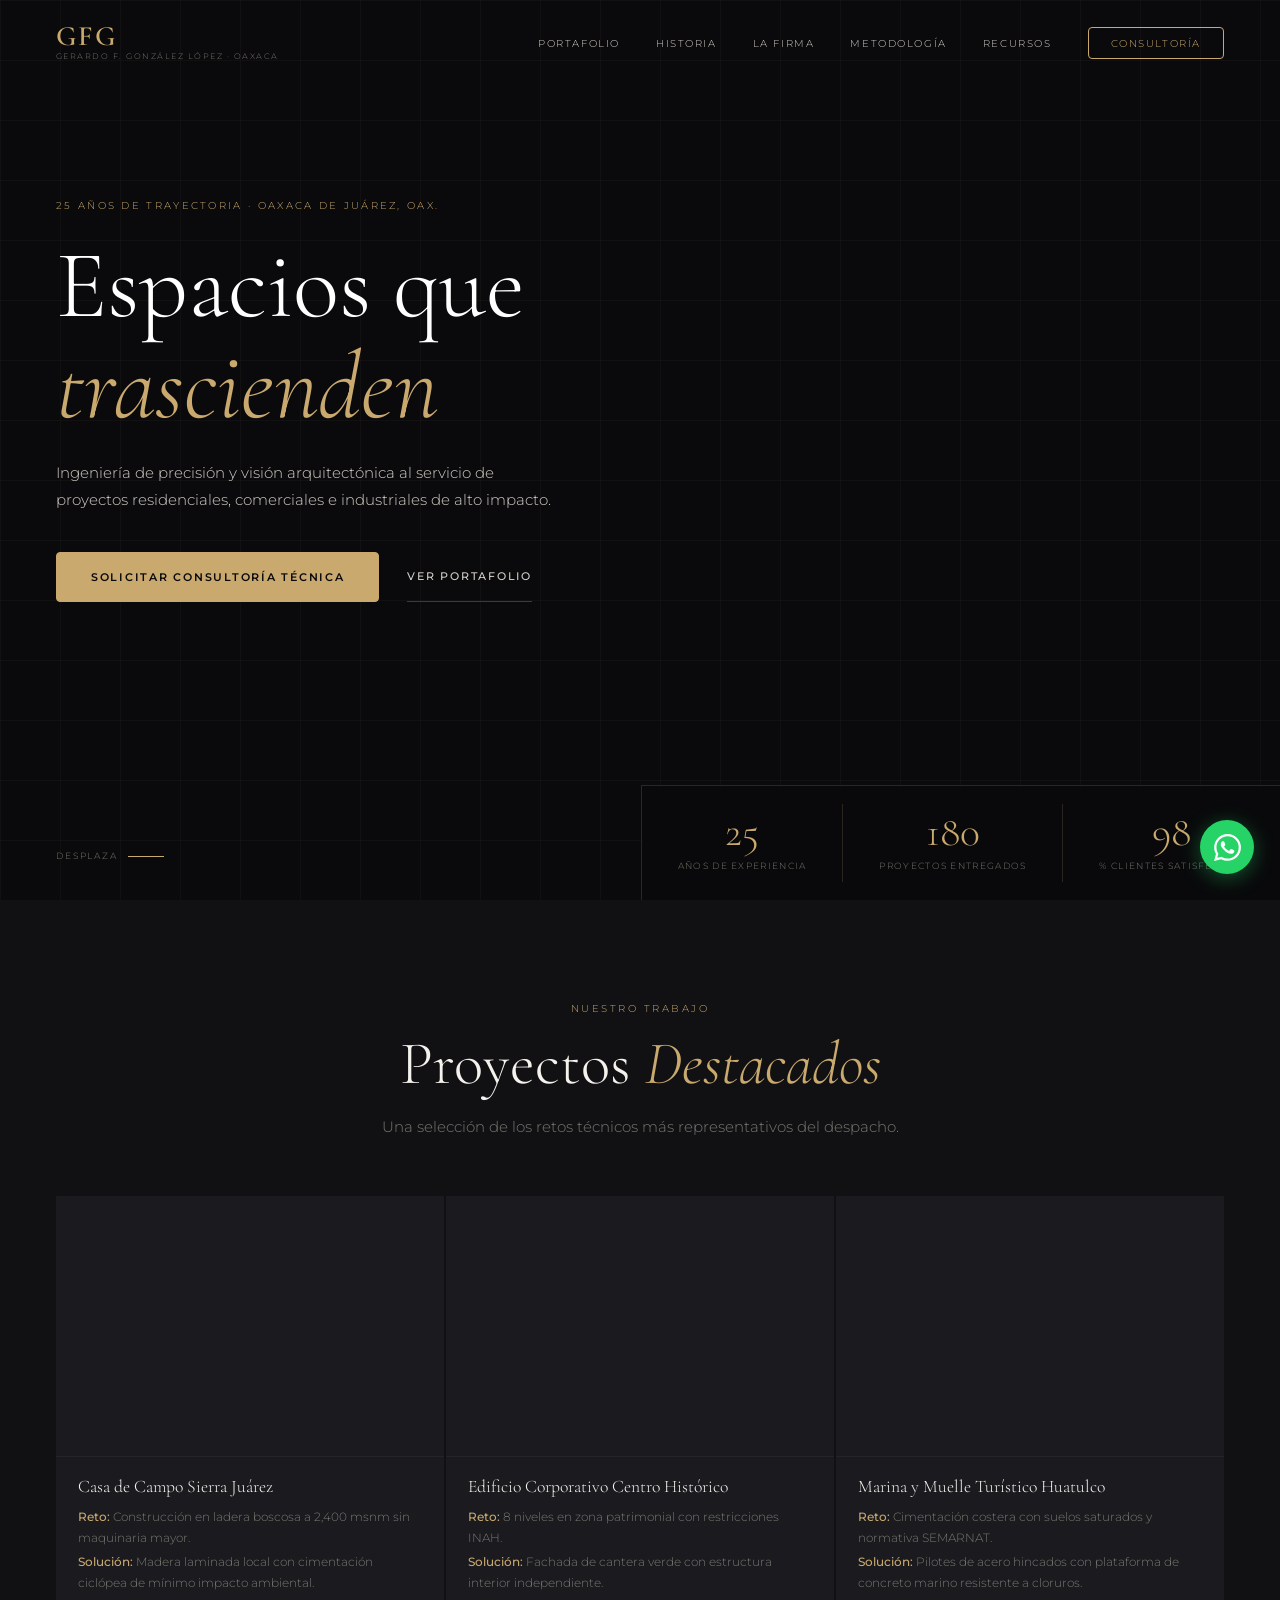
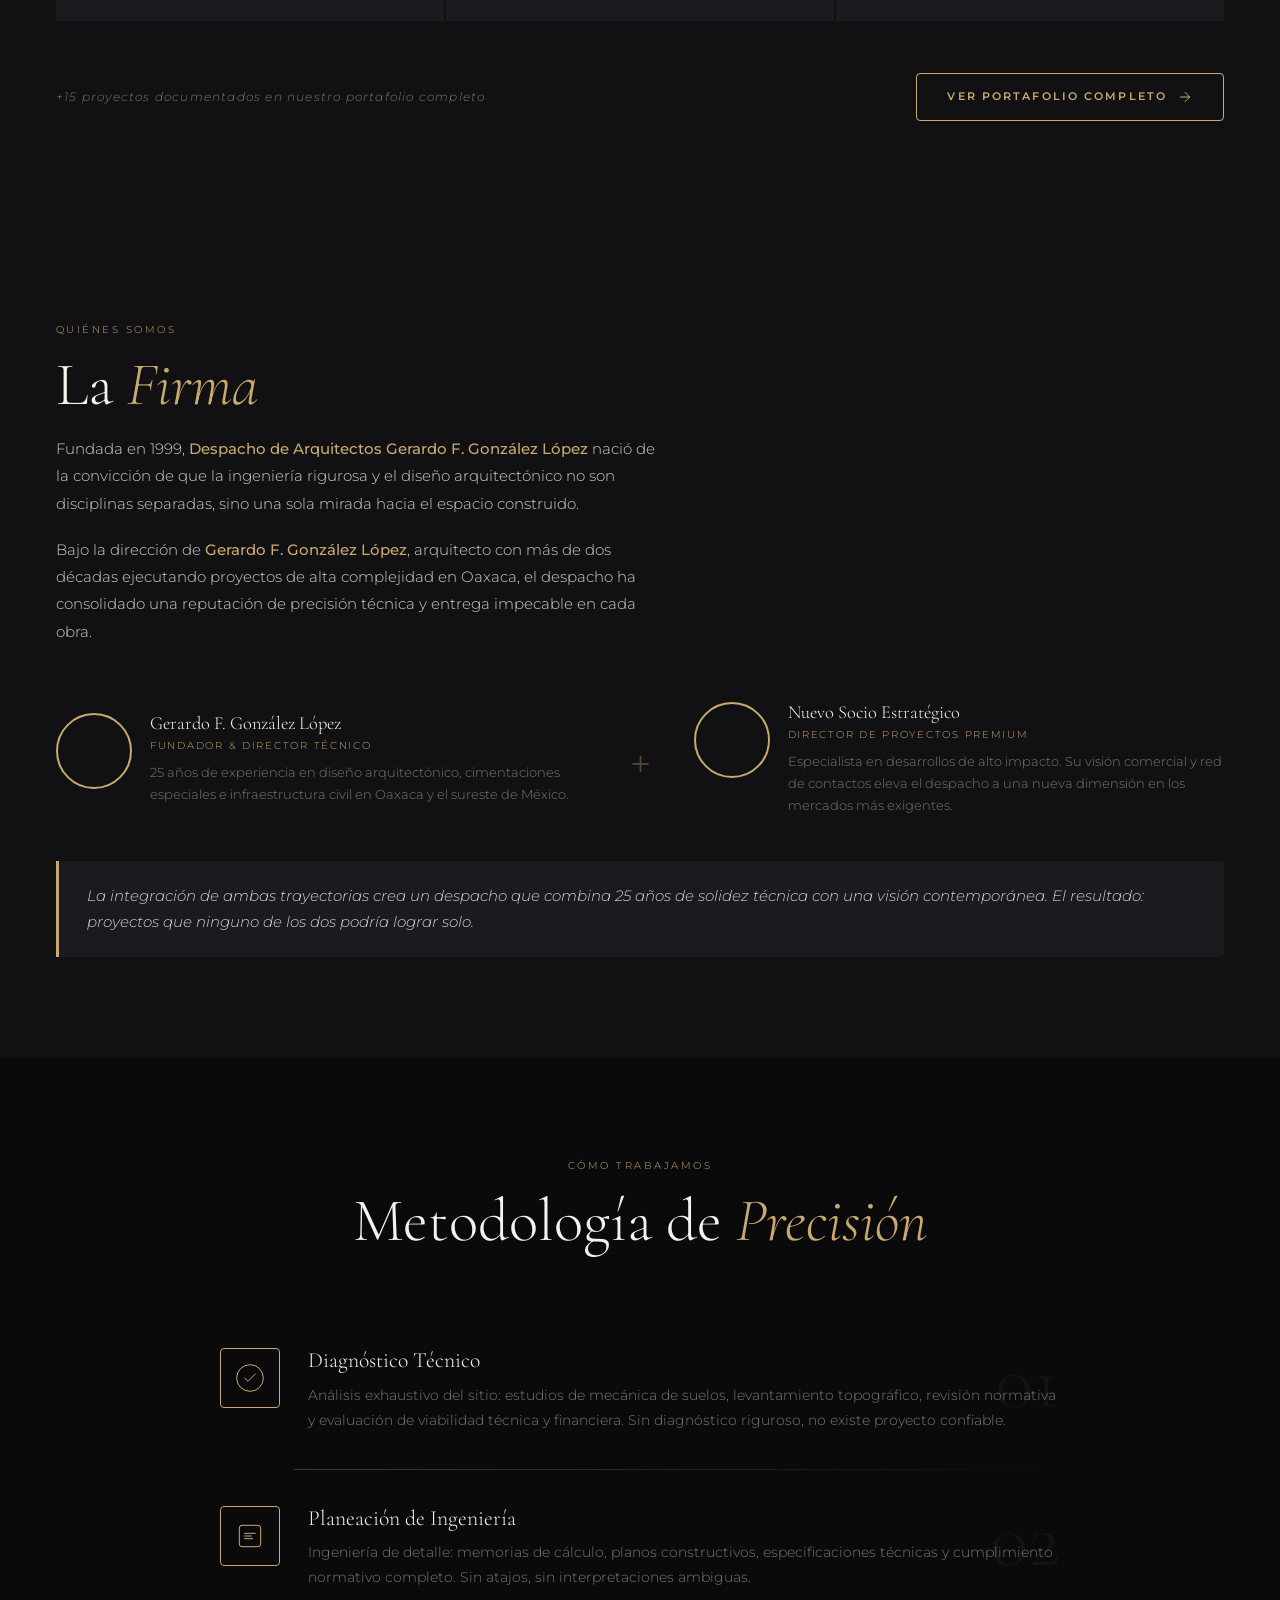
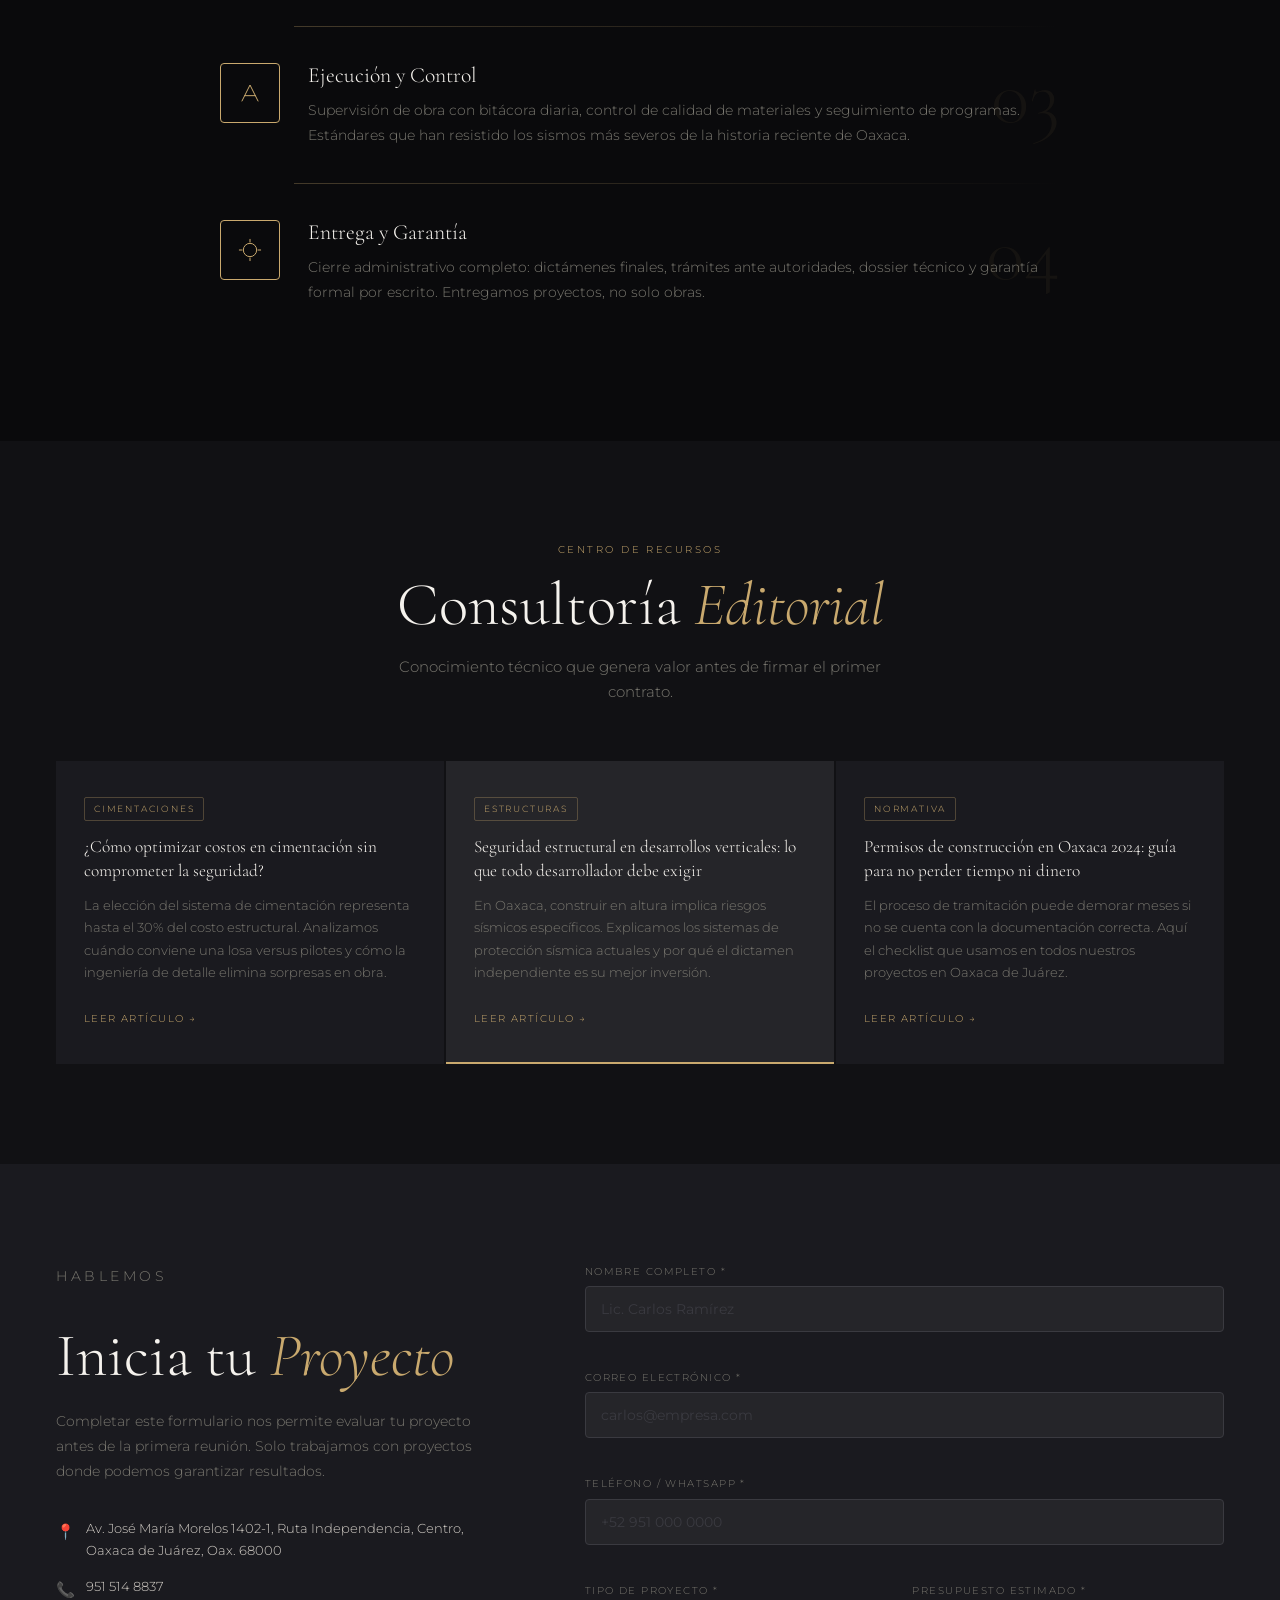
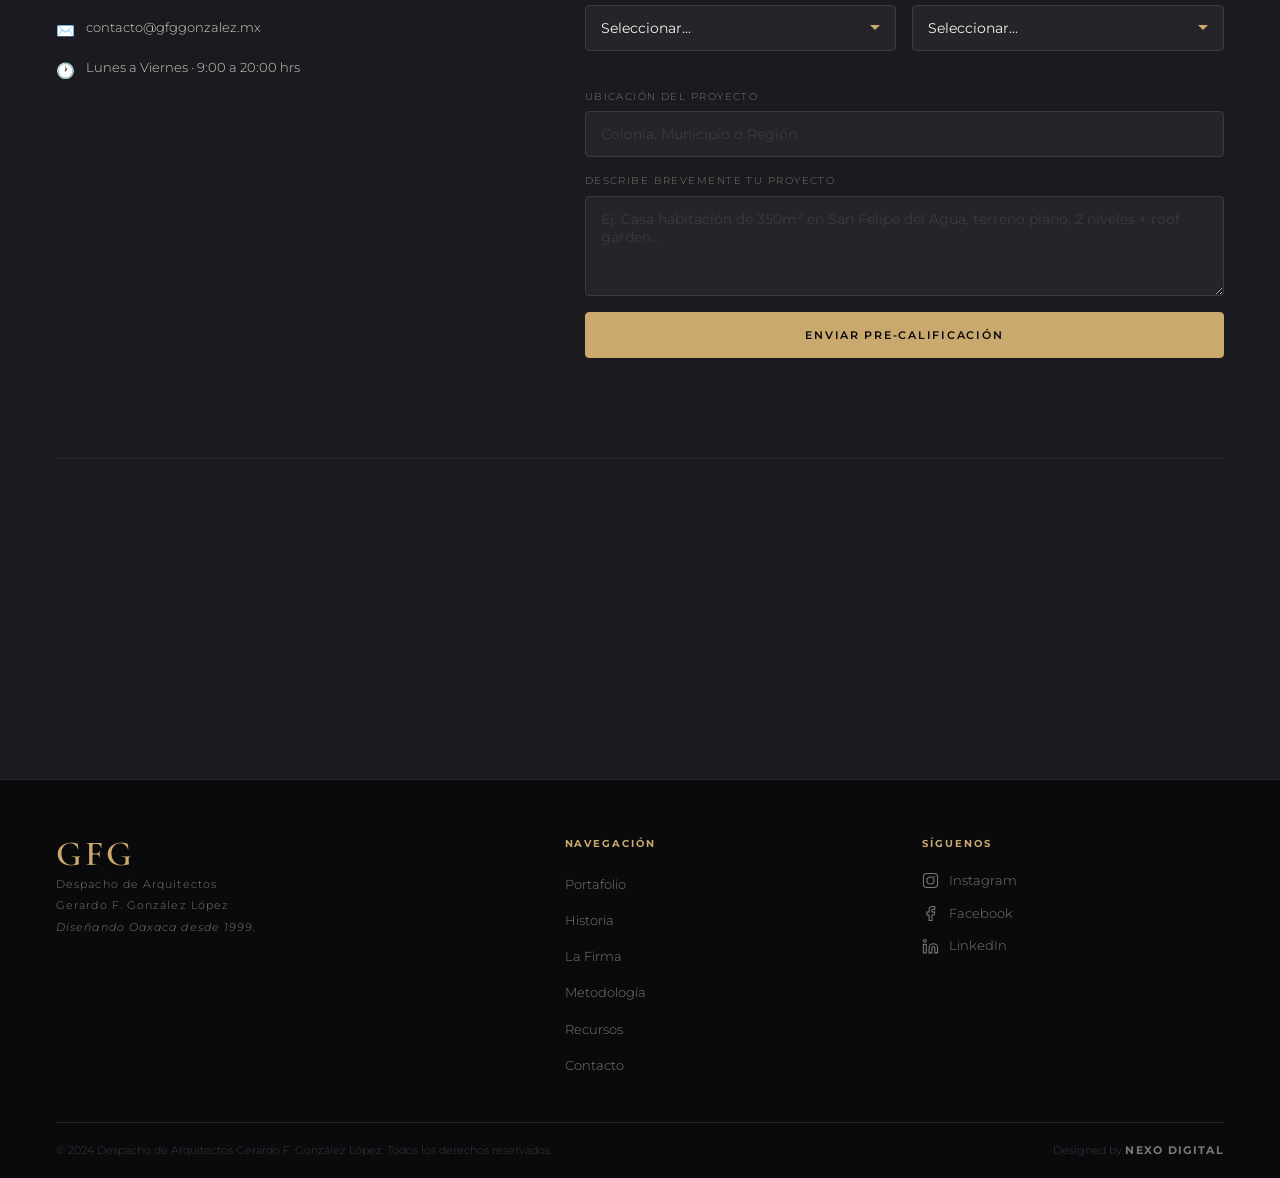
==== commit 28065a74: "Update index.html" ====
--- a/index.html
+++ b/index.html
@@ -129,99 +129,7 @@
   </section>
 
   <!-- CRONOLOGÍA -->
-  <section id="historia">
-    <div class="section-header">
-      <p class="section-eyebrow">Nuestra historia · 1999 – 2024</p>
-      <h2 class="section-title">25 años <em>construyendo</em> Oaxaca</h2>
-      <p class="section-desc">Desde 1999, cada proyecto ha dejado una huella en el tejido urbano y natural del estado.</p>
-    </div>
-    <div class="timeline-wrap">
-      <div class="timeline-line"></div>
-
-      <div class="tl-item tl-left reveal">
-        <div class="tl-badge">1999</div>
-        <div class="tl-content">
-          <span class="tl-tag">Fundación</span>
-          <h3>Nace el Despacho</h3>
-          <p>Gerardo F. González López funda el despacho en Oaxaca de Juárez. Los primeros proyectos son casas habitación en colonias del centro con la misión de elevar el estándar técnico de la arquitectura regional.</p>
-        </div>
-      </div>
-
-      <div class="tl-item tl-right reveal">
-        <div class="tl-badge">2002</div>
-        <div class="tl-content">
-          <span class="tl-tag">Primer hito</span>
-          <h3>Primera Obra de Infraestructura</h3>
-          <p>El despacho gana su primer contrato de obra pública: un puente vehicular en los Valles Centrales. El proyecto establece la reputación técnica ante dependencias de gobierno estatal.</p>
-        </div>
-      </div>
-
-      <div class="tl-item tl-left reveal">
-        <div class="tl-badge">2006</div>
-        <div class="tl-content">
-          <span class="tl-tag">Expansión</span>
-          <h3>Sector Comercial e Industrial</h3>
-          <p>Se consolida la práctica en proyectos comerciales e industriales. Primera nave industrial en el parque logístico del Istmo con análisis sísmico avanzado para la zona D.</p>
-        </div>
-      </div>
-
-      <div class="tl-item tl-right reveal">
-        <div class="tl-badge">2010</div>
-        <div class="tl-content">
-          <span class="tl-tag">Reconocimiento</span>
-          <h3>50 Proyectos Entregados</h3>
-          <p>El despacho supera los 50 proyectos concluidos en 8 distritos del estado. Se inicia colaboración formal con el INAH para intervenciones en la zona de monumentos del Centro Histórico.</p>
-        </div>
-      </div>
-
-      <div class="tl-item tl-left reveal">
-        <div class="tl-badge">2013</div>
-        <div class="tl-content">
-          <span class="tl-tag">Especialización</span>
-          <h3>Sistemas Antisísmicos en Oaxaca</h3>
-          <p>Se desarrollan protocolos propios de análisis estructural para suelos blandos oaxaqueños. El despacho se especializa en aislamiento sísmico y cimentaciones profundas.</p>
-        </div>
-      </div>
-
-      <div class="tl-item tl-right reveal">
-        <div class="tl-badge">2017</div>
-        <div class="tl-content">
-          <span class="tl-tag">Respuesta técnica</span>
-          <h3>Respuesta al Sismo 19-S</h3>
-          <p>El equipo participa activamente en la evaluación de daños estructurales tras el terremoto de 8.2 grados. Se dictaminan más de 40 edificaciones y se coordinan refuerzos de emergencia.</p>
-        </div>
-      </div>
-
-      <div class="tl-item tl-left reveal">
-        <div class="tl-badge">2020</div>
-        <div class="tl-content">
-          <span class="tl-tag">Costa</span>
-          <h3>Infraestructura Turística y Costera</h3>
-          <p>Consolidación de proyectos en la Costa: muelles en Huatulco, hoteles boutique en Puerto Escondido y plantas de tratamiento para desarrollos ecoturísticos en la Sierra Sur.</p>
-        </div>
-      </div>
-
-      <div class="tl-item tl-right reveal">
-        <div class="tl-badge">2022</div>
-        <div class="tl-content">
-          <span class="tl-tag">Nueva asociación</span>
-          <h3>Integración del Socio Estratégico</h3>
-          <p>El despacho se fortalece con la incorporación de un nuevo socio especializado en desarrollos de alto impacto. La fusión potencia la capacidad técnica con visión contemporánea orientada a mercados premium.</p>
-        </div>
-      </div>
-
-      <div class="tl-item tl-center reveal">
-        <div class="tl-badge tl-badge--gold">2024</div>
-        <div class="tl-content tl-content--gold">
-          <span class="tl-tag tl-tag--gold">★ Hoy</span>
-          <h3>25 Años · 180+ Proyectos</h3>
-          <p>El despacho celebra su 25 aniversario con presencia en toda la región: Oaxaca, la Costa y el Istmo de Tehuantepec. La historia sigue escribiéndose proyecto a proyecto.</p>
-          <a href="#contacto" class="btn-primary" style="margin-top:1.2rem;display:inline-flex;">Ser parte de la historia</a>
-        </div>
-      </div>
-
-    </div>
-  </section>
+
 
   <!-- LA FIRMA -->
   <section id="firma">
